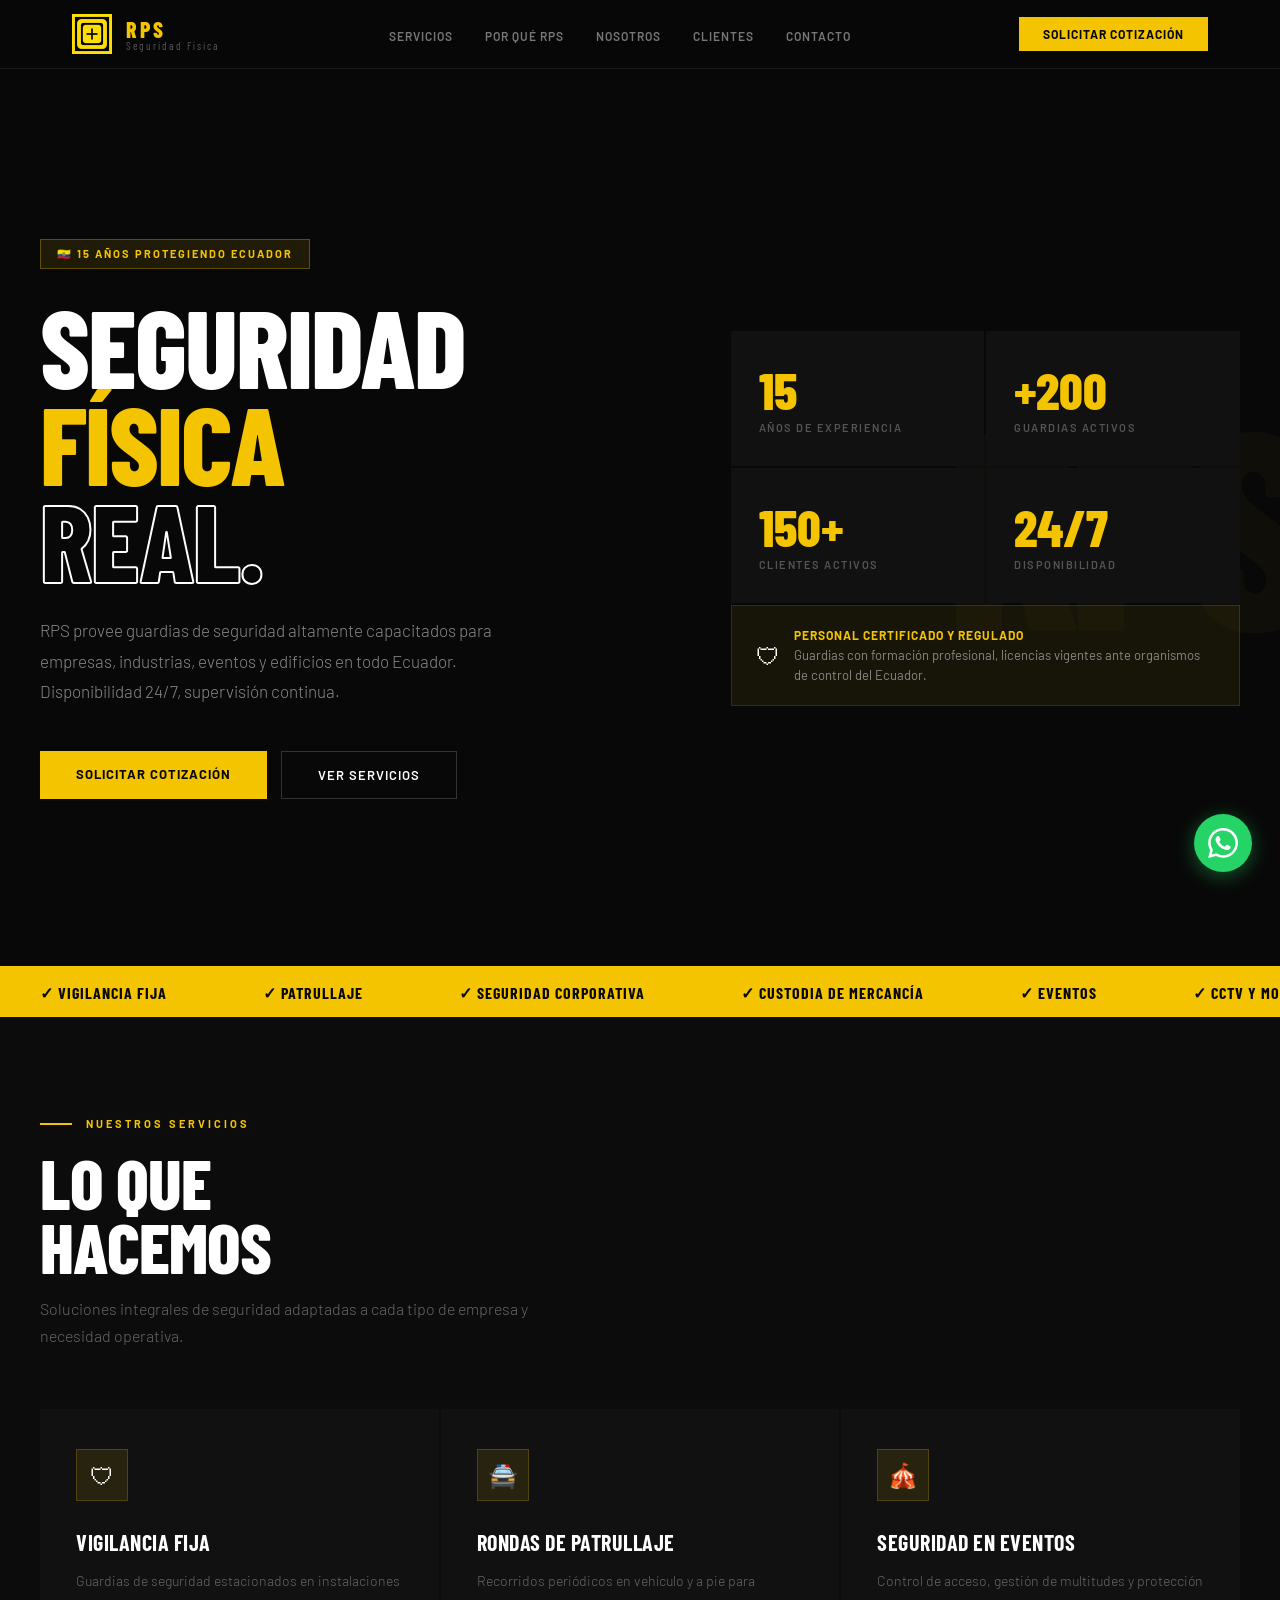
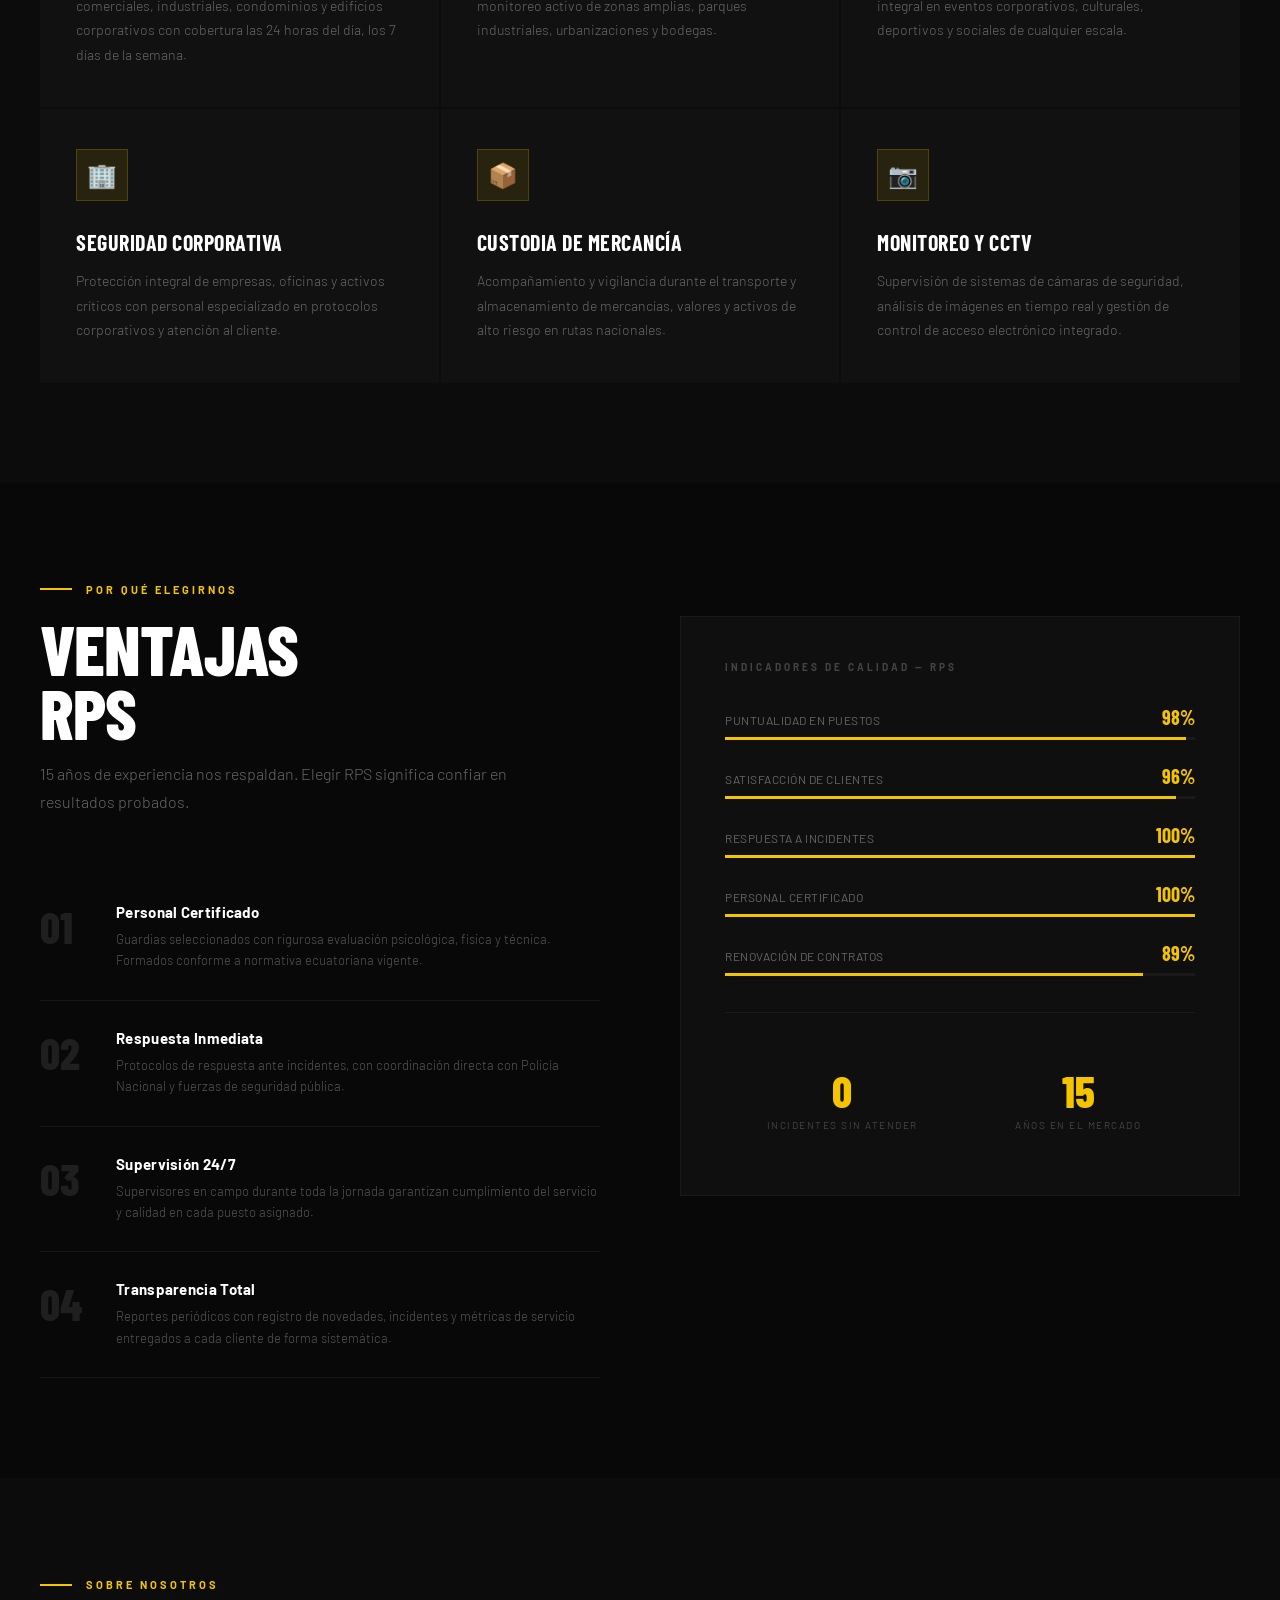
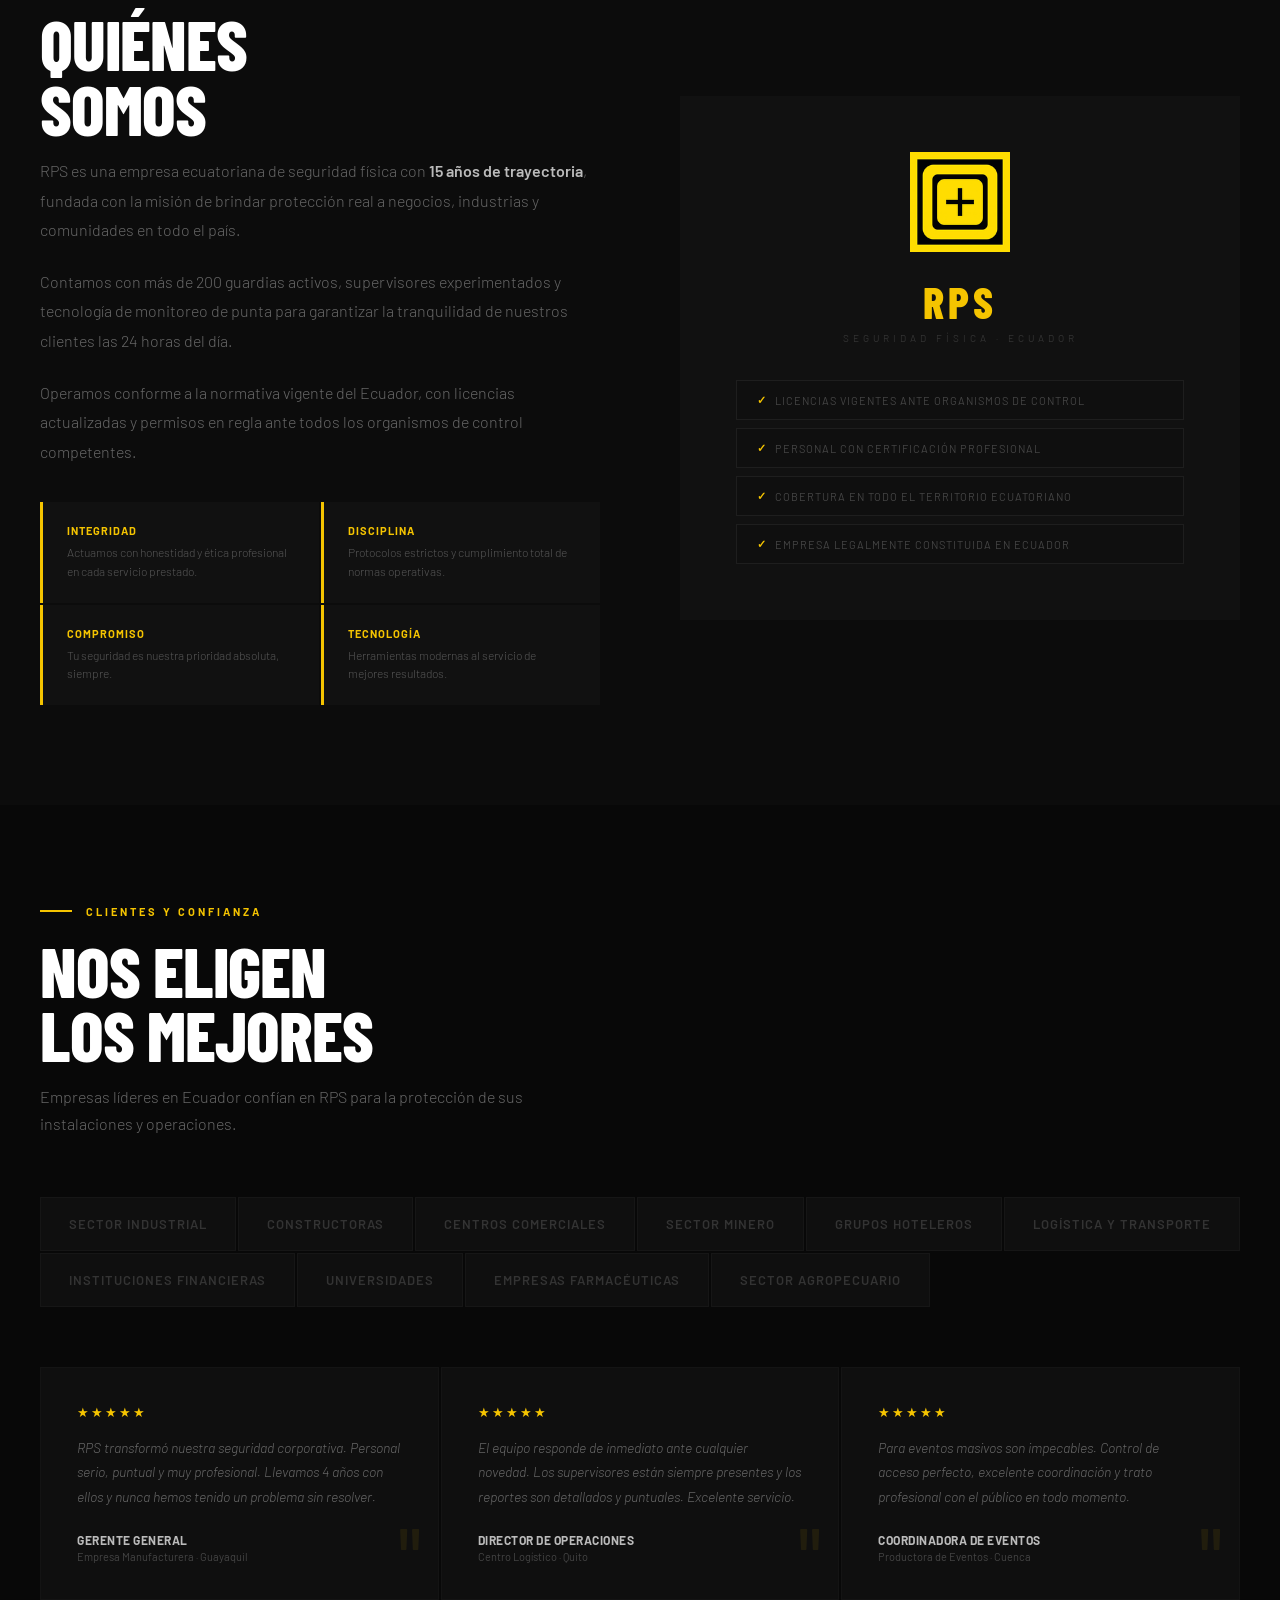
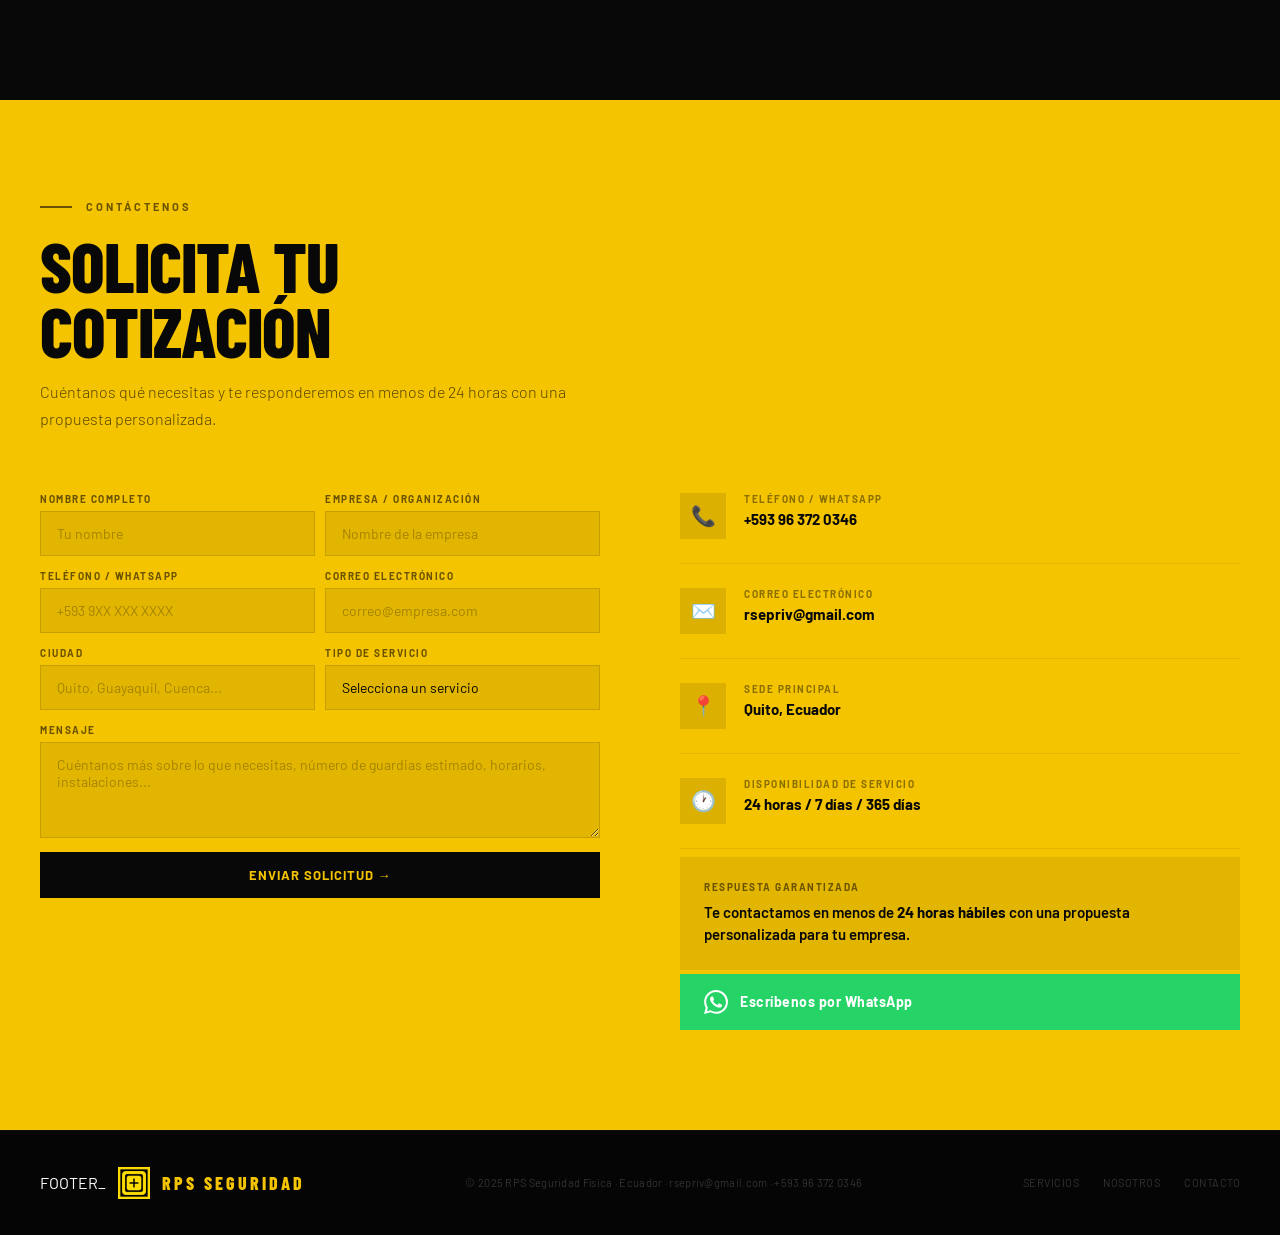
==== index.html @ f6c8dfe0 "Rename RPS_Seguridad_Website.html to index.html" ====
<!DOCTYPE html>
<html lang="es">
<head>
<meta charset="UTF-8">
<meta name="viewport" content="width=device-width, initial-scale=1.0">
<title>RPS Seguridad – Guardias de Seguridad Física en Ecuador</title>
<meta name="description" content="RPS Seguridad Física: empresa ecuatoriana con 15 años de experiencia en guardias de seguridad, vigilancia, patrullaje y protección corporativa en Ecuador.">
<link rel="preconnect" href="https://fonts.googleapis.com">
<link href="https://fonts.googleapis.com/css2?family=Barlow+Condensed:wght@400;600;700;800&family=Barlow:wght@300;400;500;600&display=swap" rel="stylesheet">
<style>
*{margin:0;padding:0;box-sizing:border-box}
:root{--black:#080808;--dark:#111;--mid:#1a1a1a;--yellow:#F5C400;--yellow-hover:#ffd700;--white:#fff;--gray-text:#aaa;--gray-dim:#666;--border:#222}
html{scroll-behavior:smooth}
body{background:var(--black);color:var(--white);font-family:'Barlow',sans-serif;overflow-x:hidden}

/* NAV */
nav{position:sticky;top:0;z-index:999;background:rgba(8,8,8,0.97);backdrop-filter:blur(10px);border-bottom:1px solid #1a1a1a}
.nav-inner{max-width:1200px;margin:0 auto;display:flex;align-items:center;justify-content:space-between;height:68px;padding:0 32px}
.logo-wrap{display:flex;align-items:center;gap:14px;text-decoration:none}
.logo-img{width:40px;height:40px;object-fit:contain}
.logo-text{font-family:'Barlow Condensed',sans-serif;font-weight:800;font-size:22px;letter-spacing:3px;color:var(--yellow);line-height:1}
.logo-text span{color:#555;font-weight:400;font-size:11px;letter-spacing:2px;display:block}
.nav-links{display:flex;gap:32px;list-style:none}
.nav-links a{color:#777;text-decoration:none;font-size:12px;font-weight:600;letter-spacing:1px;text-transform:uppercase;transition:color .2s}
.nav-links a:hover{color:var(--yellow)}
.nav-cta{background:var(--yellow);color:var(--black);padding:10px 24px;font-weight:700;font-size:12px;letter-spacing:1px;text-transform:uppercase;border:none;cursor:pointer;font-family:'Barlow',sans-serif;transition:background .2s;text-decoration:none;display:inline-block}
.nav-cta:hover{background:var(--yellow-hover)}

/* HERO */
.hero{min-height:100vh;background:var(--black);display:flex;align-items:center;padding:80px 32px;position:relative;overflow:hidden}
.hero-bg-text{position:absolute;right:-2%;top:50%;transform:translateY(-50%);font-family:'Barlow Condensed',sans-serif;font-size:clamp(160px,22vw,320px);font-weight:800;color:rgba(245,196,0,0.028);letter-spacing:-12px;user-select:none;pointer-events:none;line-height:1}
.hero-stripe{position:absolute;left:0;bottom:0;width:100%;height:3px;background:var(--yellow)}
.hero-content{position:relative;z-index:2;max-width:1200px;margin:0 auto;width:100%;display:grid;grid-template-columns:1.2fr 1fr;gap:80px;align-items:center}
.hero-badge{display:inline-flex;align-items:center;gap:8px;background:rgba(245,196,0,0.1);border:1px solid rgba(245,196,0,0.3);color:var(--yellow);font-size:11px;font-weight:700;letter-spacing:2px;text-transform:uppercase;padding:7px 16px;margin-bottom:28px}
.hero h1{font-family:'Barlow Condensed',sans-serif;font-size:clamp(60px,9vw,110px);font-weight:800;line-height:0.88;text-transform:uppercase;letter-spacing:-2px;margin-bottom:28px}
.hero h1 .accent{color:var(--yellow)}
.hero h1 .outline{-webkit-text-stroke:2px #fff;color:transparent}
.hero-sub{font-size:17px;color:#888;max-width:480px;line-height:1.8;margin-bottom:44px;font-weight:300}
.hero-btns{display:flex;gap:14px;flex-wrap:wrap}
.btn-primary{background:var(--yellow);color:var(--black);padding:15px 36px;font-weight:700;font-size:13px;letter-spacing:1px;text-transform:uppercase;border:none;cursor:pointer;font-family:'Barlow',sans-serif;transition:background .2s;text-decoration:none;display:inline-block}
.btn-primary:hover{background:var(--yellow-hover)}
.btn-ghost{background:transparent;color:var(--white);padding:15px 36px;font-weight:600;font-size:13px;letter-spacing:1px;text-transform:uppercase;border:1.5px solid #333;cursor:pointer;font-family:'Barlow',sans-serif;transition:all .2s;text-decoration:none;display:inline-block}
.btn-ghost:hover{border-color:var(--yellow);color:var(--yellow)}
.hero-right{display:flex;flex-direction:column;gap:0}
.hero-stats{display:grid;grid-template-columns:1fr 1fr;gap:2px}
.stat-box{background:#111;padding:32px 28px}
.stat-box:hover{background:#161616}
.stat-num{font-family:'Barlow Condensed',sans-serif;font-size:52px;font-weight:800;color:var(--yellow);line-height:1}
.stat-label{font-size:11px;color:#555;text-transform:uppercase;letter-spacing:1.5px;margin-top:6px;font-weight:600}
.hero-certif{background:rgba(245,196,0,0.06);border:1px solid rgba(245,196,0,0.15);padding:20px 24px;margin-top:2px;display:flex;align-items:center;gap:14px}
.certif-icon{font-size:24px}
.certif-text{font-size:13px;color:#888;line-height:1.5}
.certif-text strong{color:var(--yellow);display:block;font-size:12px;letter-spacing:1px;text-transform:uppercase;margin-bottom:2px}

/* STRIP */
.strip{background:var(--yellow);padding:14px 32px;overflow:hidden}
.strip-inner{max-width:1200px;margin:0 auto;display:flex;align-items:center;gap:48px;white-space:nowrap}
.strip-item{font-family:'Barlow Condensed',sans-serif;font-size:16px;font-weight:700;letter-spacing:1px;text-transform:uppercase;color:var(--black);display:flex;align-items:center;gap:10px;flex-shrink:0}
.strip-dot{width:5px;height:5px;background:rgba(0,0,0,0.3);border-radius:50%}

/* SERVICIOS */
#servicios{background:#0c0c0c;padding:100px 32px}
.container{max-width:1200px;margin:0 auto}
.section-eyebrow{display:flex;align-items:center;gap:14px;margin-bottom:20px}
.eyebrow-line{width:32px;height:2px;background:var(--yellow)}
.eyebrow-text{font-size:11px;font-weight:700;letter-spacing:3px;text-transform:uppercase;color:var(--yellow)}
.section-title{font-family:'Barlow Condensed',sans-serif;font-size:clamp(40px,6vw,70px);font-weight:800;line-height:0.92;text-transform:uppercase;letter-spacing:-1px;margin-bottom:16px}
.section-sub{font-size:16px;color:#666;max-width:540px;line-height:1.7;font-weight:300;margin-bottom:60px}
.services-grid{display:grid;grid-template-columns:repeat(3,1fr);gap:2px}
.service-card{background:#111;padding:40px 36px;position:relative;overflow:hidden;transition:background .25s;cursor:default}
.service-card::before{content:'';position:absolute;top:0;left:0;width:3px;height:0;background:var(--yellow);transition:height .4s}
.service-card:hover{background:#161616}
.service-card:hover::before{height:100%}
.s-icon{width:52px;height:52px;background:rgba(245,196,0,0.1);border:1px solid rgba(245,196,0,0.2);display:flex;align-items:center;justify-content:center;margin-bottom:28px;font-size:24px}
.s-title{font-family:'Barlow Condensed',sans-serif;font-size:22px;font-weight:700;text-transform:uppercase;letter-spacing:0.5px;margin-bottom:14px;color:var(--white)}
.s-desc{font-size:14px;color:#666;line-height:1.75;font-weight:300}

/* POR QUÉ */
#porque{background:var(--black);padding:100px 32px}
.porque-layout{display:grid;grid-template-columns:1fr 1fr;gap:80px;align-items:start}
.porque-items{display:flex;flex-direction:column}
.pq-item{display:grid;grid-template-columns:56px 1fr;gap:20px;padding:28px 0;border-bottom:1px solid #161616;align-items:start}
.pq-num{font-family:'Barlow Condensed',sans-serif;font-size:44px;font-weight:800;color:#1f1f1f;line-height:1;padding-top:2px}
.pq-title{font-size:15px;font-weight:700;letter-spacing:0.3px;margin-bottom:8px;color:var(--white)}
.pq-desc{font-size:13px;color:#555;line-height:1.65;font-weight:300}
.dashboard{background:#0f0f0f;border:1px solid #1a1a1a;padding:44px}
.dash-title{font-size:10px;font-weight:700;letter-spacing:3px;text-transform:uppercase;color:#444;margin-bottom:32px}
.metric{margin-bottom:24px}
.metric-top{display:flex;justify-content:space-between;align-items:baseline;margin-bottom:8px}
.metric-name{font-size:12px;color:#666;text-transform:uppercase;letter-spacing:0.5px}
.metric-val{font-family:'Barlow Condensed',sans-serif;font-size:20px;font-weight:700;color:var(--yellow)}
.metric-track{height:3px;background:#1a1a1a;position:relative}
.metric-fill{height:3px;background:var(--yellow);position:absolute;top:0;left:0;transition:width 1s}
.dash-kpis{display:grid;grid-template-columns:1fr 1fr;gap:2px;margin-top:36px;border-top:1px solid #1a1a1a;padding-top:36px}
.kpi{text-align:center;padding:20px}
.kpi-val{font-family:'Barlow Condensed',sans-serif;font-size:44px;font-weight:800;color:var(--yellow);line-height:1}
.kpi-label{font-size:10px;color:#444;text-transform:uppercase;letter-spacing:1.5px;margin-top:6px}

/* NOSOTROS */
#nosotros{background:#0c0c0c;padding:100px 32px}
.about-layout{display:grid;grid-template-columns:1fr 1fr;gap:80px;align-items:center}
.about-p{font-size:16px;color:#666;line-height:1.85;font-weight:300;margin-bottom:22px}
.values{display:grid;grid-template-columns:1fr 1fr;gap:2px;margin-top:36px}
.val{background:#111;padding:22px 24px;border-left:3px solid var(--yellow)}
.val-t{font-size:11px;font-weight:700;text-transform:uppercase;letter-spacing:1px;color:var(--yellow);margin-bottom:6px}
.val-d{font-size:12px;color:#555;line-height:1.55;font-weight:300}
.about-visual{background:#111;padding:56px;display:flex;flex-direction:column;align-items:center;justify-content:center;min-height:480px;gap:0}
.av-logo{width:100px;height:100px;object-fit:contain;margin-bottom:28px}
.av-name{font-family:'Barlow Condensed',sans-serif;font-size:44px;font-weight:800;letter-spacing:4px;color:var(--yellow);line-height:1}
.av-sub{font-size:10px;color:#333;letter-spacing:4px;text-transform:uppercase;margin-top:8px;margin-bottom:36px}
.badges{display:flex;flex-direction:column;gap:8px;width:100%}
.badge{background:#0f0f0f;border:1px solid #1e1e1e;padding:12px 20px;font-size:11px;color:#444;text-transform:uppercase;letter-spacing:1px;display:flex;align-items:center;gap:8px}
.badge::before{content:'✓';color:var(--yellow);font-weight:700}

/* CLIENTES */
#clientes{background:var(--black);padding:100px 32px}
.clients-logos{display:flex;flex-wrap:wrap;gap:2px;margin-bottom:60px}
.client-tag{background:#0f0f0f;border:1px solid #161616;padding:18px 28px;font-size:13px;font-weight:600;color:#333;text-transform:uppercase;letter-spacing:1px;transition:all .25s;cursor:default}
.client-tag:hover{background:#131300;border-color:rgba(245,196,0,0.3);color:var(--yellow)}
.testimonials{display:grid;grid-template-columns:repeat(3,1fr);gap:2px}
.tcard{background:#0f0f0f;border:1px solid #141414;padding:36px;position:relative;overflow:hidden}
.tcard::after{content:'"';font-family:'Barlow Condensed',sans-serif;font-size:100px;color:var(--yellow);position:absolute;bottom:-10px;right:16px;line-height:1;opacity:0.08;pointer-events:none}
.ttext{font-size:14px;color:#666;line-height:1.75;margin-bottom:24px;font-weight:300;font-style:italic}
.tauthor{font-size:12px;font-weight:700;text-transform:uppercase;letter-spacing:0.5px;color:#bbb}
.trole{font-size:11px;color:#444;margin-top:3px}
.tstar{color:var(--yellow);font-size:13px;margin-bottom:16px;letter-spacing:2px}

/* CONTACTO */
#contacto{background:var(--yellow);padding:100px 32px}
.contact-layout{display:grid;grid-template-columns:1fr 1fr;gap:80px}
#contacto .eyebrow-text{color:#6a5200}
#contacto .eyebrow-line{background:#6a5200}
#contacto .section-title{color:var(--black)}
#contacto .section-sub{color:#5a4700}
.cform{display:flex;flex-direction:column;gap:14px}
.frow{display:grid;grid-template-columns:1fr 1fr;gap:10px}
.fgroup{display:flex;flex-direction:column;gap:6px}
.fgroup label{font-size:10px;font-weight:700;text-transform:uppercase;letter-spacing:1.5px;color:#6a5200}
.fgroup input,.fgroup select,.fgroup textarea{background:rgba(0,0,0,0.08);border:1.5px solid rgba(0,0,0,0.12);padding:13px 16px;font-size:14px;color:var(--black);font-family:'Barlow',sans-serif;outline:none;transition:border .2s;-webkit-appearance:none}
.fgroup input::placeholder,.fgroup textarea::placeholder{color:rgba(0,0,0,0.28)}
.fgroup input:focus,.fgroup select:focus,.fgroup textarea:focus{border-color:rgba(0,0,0,0.45)}
.fgroup textarea{min-height:96px;resize:vertical}
.btn-dark{background:var(--black);color:var(--yellow);padding:15px 0;font-weight:700;font-size:13px;letter-spacing:1px;text-transform:uppercase;border:none;cursor:pointer;font-family:'Barlow',sans-serif;width:100%;transition:background .2s}
.btn-dark:hover{background:#1a1a1a}
.cinfo{display:flex;flex-direction:column;gap:0}
.citem{display:flex;gap:18px;align-items:flex-start;padding:24px 0;border-bottom:1px solid rgba(0,0,0,0.08)}
.citem:first-child{padding-top:0}
.cico{width:46px;height:46px;background:rgba(0,0,0,0.1);display:flex;align-items:center;justify-content:center;font-size:20px;flex-shrink:0}
.cdl{font-size:10px;font-weight:700;text-transform:uppercase;letter-spacing:1.5px;color:#8a6f00;margin-bottom:5px}
.cdv{font-size:15px;font-weight:700;color:var(--black)}
.cdv a{color:var(--black);text-decoration:none}
.cdv a:hover{text-decoration:underline}
.cbox{background:rgba(0,0,0,0.08);padding:24px;margin-top:8px}
.cbox-t{font-size:10px;font-weight:700;text-transform:uppercase;letter-spacing:1.5px;color:#6a5200;margin-bottom:8px}
.cbox-d{font-size:15px;font-weight:600;color:var(--black);line-height:1.5}

/* FOOTER */
footer{background:#050505;border-top:1px solid #111;padding:36px 32px}
.foot-inner{max-width:1200px;margin:0 auto;display:flex;align-items:center;justify-content:space-between;flex-wrap:wrap;gap:20px}
.foot-logo{display:flex;align-items:center;gap:12px}
.foot-logo img{width:32px;height:32px;object-fit:contain}
.foot-logo-text{font-family:'Barlow Condensed',sans-serif;font-weight:800;font-size:18px;letter-spacing:3px;color:var(--yellow)}
.foot-copy{font-size:11px;color:#333;letter-spacing:0.3px}
.foot-links{display:flex;gap:24px}
.foot-links a{font-size:11px;color:#333;text-decoration:none;transition:color .2s;letter-spacing:0.5px;text-transform:uppercase}
.foot-links a:hover{color:var(--yellow)}

/* WHATSAPP FLOAT */
.wa-btn{position:fixed;bottom:28px;right:28px;z-index:9999;width:58px;height:58px;background:#25D366;border-radius:50%;display:flex;align-items:center;justify-content:center;text-decoration:none;box-shadow:0 4px 20px rgba(37,211,102,0.4);transition:transform .2s,box-shadow .2s}
.wa-btn:hover{transform:scale(1.08);box-shadow:0 6px 28px rgba(37,211,102,0.55)}
.wa-btn svg{width:30px;height:30px;fill:white}

@media(max-width:900px){
  .hero-content,.porque-layout,.about-layout,.contact-layout{grid-template-columns:1fr}
  .hero-right{display:none}
  .services-grid{grid-template-columns:1fr 1fr}
  .testimonials{grid-template-columns:1fr}
  .nav-links{display:none}
}
@media(max-width:600px){
  .services-grid{grid-template-columns:1fr}
  .values{grid-template-columns:1fr}
  .frow{grid-template-columns:1fr}
  .hero-stats{grid-template-columns:1fr 1fr}
}
</style>
</head>
<body>

<!-- WHATSAPP -->
<a href="https://wa.me/593963720346?text=Hola,%20me%20interesa%20solicitar%20información%20sobre%20sus%20servicios%20de%20seguridad." class="wa-btn" target="_blank" aria-label="Contáctanos por WhatsApp">
  <svg viewBox="0 0 24 24" xmlns="http://www.w3.org/2000/svg"><path d="M17.472 14.382c-.297-.149-1.758-.867-2.03-.967-.273-.099-.471-.148-.67.15-.197.297-.767.966-.94 1.164-.173.199-.347.223-.644.075-.297-.15-1.255-.463-2.39-1.475-.883-.788-1.48-1.761-1.653-2.059-.173-.297-.018-.458.13-.606.134-.133.298-.347.446-.52.149-.174.198-.298.298-.497.099-.198.05-.371-.025-.52-.075-.149-.669-1.612-.916-2.207-.242-.579-.487-.5-.669-.51-.173-.008-.371-.01-.57-.01-.198 0-.52.074-.792.372-.272.297-1.04 1.016-1.04 2.479 0 1.462 1.065 2.875 1.213 3.074.149.198 2.096 3.2 5.077 4.487.709.306 1.262.489 1.694.625.712.227 1.36.195 1.871.118.571-.085 1.758-.719 2.006-1.413.248-.694.248-1.289.173-1.413-.074-.124-.272-.198-.57-.347m-5.421 7.403h-.004a9.87 9.87 0 01-5.031-1.378l-.361-.214-3.741.982.998-3.648-.235-.374a9.86 9.86 0 01-1.51-5.26c.001-5.45 4.436-9.884 9.888-9.884 2.64 0 5.122 1.03 6.988 2.898a9.825 9.825 0 012.893 6.994c-.003 5.45-4.437 9.884-9.885 9.884m8.413-18.297A11.815 11.815 0 0012.05 0C5.495 0 .16 5.335.157 11.892c0 2.096.547 4.142 1.588 5.945L.057 24l6.305-1.654a11.882 11.882 0 005.683 1.448h.005c6.554 0 11.89-5.335 11.893-11.893a11.821 11.821 0 00-3.48-8.413z"/></svg>
</a>

<!-- NAV -->
<nav>
  <div class="nav-inner">
    <a class="logo-wrap" href="#">
      <img src="[data-uri]" alt="Logo RPS Seguridad" class="logo-img">
      <div class="logo-text">RPS<span>Seguridad Física</span></div>
    </a>
    <ul class="nav-links">
      <li><a href="#servicios">Servicios</a></li>
      <li><a href="#porque">Por qué RPS</a></li>
      <li><a href="#nosotros">Nosotros</a></li>
      <li><a href="#clientes">Clientes</a></li>
      <li><a href="#contacto">Contacto</a></li>
    </ul>
    <a class="nav-cta" href="#contacto">Solicitar Cotización</a>
  </div>
</nav>

<!-- HERO -->
<section class="hero">
  <div class="hero-bg-text">RPS</div>
  <div class="hero-stripe"></div>
  <div class="hero-content">
    <div>
      <div class="hero-badge">🇪🇨 15 años protegiendo Ecuador</div>
      <h1>
        SEGURIDAD<br>
        <span class="accent">FÍSICA</span><br>
        <span class="outline">REAL.</span>
      </h1>
      <p class="hero-sub">RPS provee guardias de seguridad altamente capacitados para empresas, industrias, eventos y edificios en todo Ecuador. Disponibilidad 24/7, supervisión continua.</p>
      <div class="hero-btns">
        <a class="btn-primary" href="#contacto">Solicitar Cotización</a>
        <a class="btn-ghost" href="#servicios">Ver Servicios</a>
      </div>
    </div>
    <div class="hero-right">
      <div class="hero-stats">
        <div class="stat-box"><div class="stat-num">15</div><div class="stat-label">Años de Experiencia</div></div>
        <div class="stat-box"><div class="stat-num">+200</div><div class="stat-label">Guardias Activos</div></div>
        <div class="stat-box"><div class="stat-num">150+</div><div class="stat-label">Clientes Activos</div></div>
        <div class="stat-box"><div class="stat-num">24/7</div><div class="stat-label">Disponibilidad</div></div>
      </div>
      <div class="hero-certif">
        <div class="certif-icon">🛡</div>
        <div class="certif-text"><strong>Personal certificado y regulado</strong>Guardias con formación profesional, licencias vigentes ante organismos de control del Ecuador.</div>
      </div>
    </div>
  </div>
</section>

<!-- STRIP -->
<div class="strip">
  <div class="strip-inner">
    <div class="strip-item">✓ Vigilancia Fija</div>
    <div class="strip-dot"></div>
    <div class="strip-item">✓ Patrullaje</div>
    <div class="strip-dot"></div>
    <div class="strip-item">✓ Seguridad Corporativa</div>
    <div class="strip-dot"></div>
    <div class="strip-item">✓ Custodia de Mercancía</div>
    <div class="strip-dot"></div>
    <div class="strip-item">✓ Eventos</div>
    <div class="strip-dot"></div>
    <div class="strip-item">✓ CCTV y Monitoreo</div>
    <div class="strip-dot"></div>
    <div class="strip-item">✓ Respuesta Rápida</div>
  </div>
</div>

<!-- SERVICIOS -->
<section id="servicios">
  <div class="container">
    <div class="section-eyebrow"><div class="eyebrow-line"></div><div class="eyebrow-text">Nuestros Servicios</div></div>
    <h2 class="section-title">LO QUE<br>HACEMOS</h2>
    <p class="section-sub">Soluciones integrales de seguridad adaptadas a cada tipo de empresa y necesidad operativa.</p>
    <div class="services-grid">
      <div class="service-card">
        <div class="s-icon">🛡</div>
        <div class="s-title">Vigilancia Fija</div>
        <p class="s-desc">Guardias de seguridad estacionados en instalaciones comerciales, industriales, condominios y edificios corporativos con cobertura las 24 horas del día, los 7 días de la semana.</p>
      </div>
      <div class="service-card">
        <div class="s-icon">🚔</div>
        <div class="s-title">Rondas de Patrullaje</div>
        <p class="s-desc">Recorridos periódicos en vehículo y a pie para monitoreo activo de zonas amplias, parques industriales, urbanizaciones y bodegas.</p>
      </div>
      <div class="service-card">
        <div class="s-icon">🎪</div>
        <div class="s-title">Seguridad en Eventos</div>
        <p class="s-desc">Control de acceso, gestión de multitudes y protección integral en eventos corporativos, culturales, deportivos y sociales de cualquier escala.</p>
      </div>
      <div class="service-card">
        <div class="s-icon">🏢</div>
        <div class="s-title">Seguridad Corporativa</div>
        <p class="s-desc">Protección integral de empresas, oficinas y activos críticos con personal especializado en protocolos corporativos y atención al cliente.</p>
      </div>
      <div class="service-card">
        <div class="s-icon">📦</div>
        <div class="s-title">Custodia de Mercancía</div>
        <p class="s-desc">Acompañamiento y vigilancia durante el transporte y almacenamiento de mercancías, valores y activos de alto riesgo en rutas nacionales.</p>
      </div>
      <div class="service-card">
        <div class="s-icon">📷</div>
        <div class="s-title">Monitoreo y CCTV</div>
        <p class="s-desc">Supervisión de sistemas de cámaras de seguridad, análisis de imágenes en tiempo real y gestión de control de acceso electrónico integrado.</p>
      </div>
    </div>
  </div>
</section>

<!-- POR QUÉ -->
<section id="porque">
  <div class="container">
    <div class="section-eyebrow"><div class="eyebrow-line"></div><div class="eyebrow-text">Por qué elegirnos</div></div>
    <div class="porque-layout">
      <div>
        <h2 class="section-title">VENTAJAS<br>RPS</h2>
        <p class="section-sub">15 años de experiencia nos respaldan. Elegir RPS significa confiar en resultados probados.</p>
        <div class="porque-items">
          <div class="pq-item">
            <div class="pq-num">01</div>
            <div><div class="pq-title">Personal Certificado</div><p class="pq-desc">Guardias seleccionados con rigurosa evaluación psicológica, física y técnica. Formados conforme a normativa ecuatoriana vigente.</p></div>
          </div>
          <div class="pq-item">
            <div class="pq-num">02</div>
            <div><div class="pq-title">Respuesta Inmediata</div><p class="pq-desc">Protocolos de respuesta ante incidentes, con coordinación directa con Policía Nacional y fuerzas de seguridad pública.</p></div>
          </div>
          <div class="pq-item">
            <div class="pq-num">03</div>
            <div><div class="pq-title">Supervisión 24/7</div><p class="pq-desc">Supervisores en campo durante toda la jornada garantizan cumplimiento del servicio y calidad en cada puesto asignado.</p></div>
          </div>
          <div class="pq-item">
            <div class="pq-num">04</div>
            <div><div class="pq-title">Transparencia Total</div><p class="pq-desc">Reportes periódicos con registro de novedades, incidentes y métricas de servicio entregados a cada cliente de forma sistemática.</p></div>
          </div>
        </div>
      </div>
      <div class="dashboard">
        <div class="dash-title">Indicadores de Calidad — RPS</div>
        <div class="metric"><div class="metric-top"><span class="metric-name">Puntualidad en puestos</span><span class="metric-val">98%</span></div><div class="metric-track"><div class="metric-fill" style="width:98%"></div></div></div>
        <div class="metric"><div class="metric-top"><span class="metric-name">Satisfacción de clientes</span><span class="metric-val">96%</span></div><div class="metric-track"><div class="metric-fill" style="width:96%"></div></div></div>
        <div class="metric"><div class="metric-top"><span class="metric-name">Respuesta a incidentes</span><span class="metric-val">100%</span></div><div class="metric-track"><div class="metric-fill" style="width:100%"></div></div></div>
        <div class="metric"><div class="metric-top"><span class="metric-name">Personal certificado</span><span class="metric-val">100%</span></div><div class="metric-track"><div class="metric-fill" style="width:100%"></div></div></div>
        <div class="metric"><div class="metric-top"><span class="metric-name">Renovación de contratos</span><span class="metric-val">89%</span></div><div class="metric-track"><div class="metric-fill" style="width:89%"></div></div></div>
        <div class="dash-kpis">
          <div class="kpi"><div class="kpi-val">0</div><div class="kpi-label">Incidentes sin atender</div></div>
          <div class="kpi"><div class="kpi-val">15</div><div class="kpi-label">Años en el mercado</div></div>
        </div>
      </div>
    </div>
  </div>
</section>

<!-- NOSOTROS -->
<section id="nosotros">
  <div class="container">
    <div class="section-eyebrow"><div class="eyebrow-line"></div><div class="eyebrow-text">Sobre Nosotros</div></div>
    <div class="about-layout">
      <div>
        <h2 class="section-title">QUIÉNES<br>SOMOS</h2>
        <p class="about-p">RPS es una empresa ecuatoriana de seguridad física con <strong style="color:#bbb;font-weight:600">15 años de trayectoria</strong>, fundada con la misión de brindar protección real a negocios, industrias y comunidades en todo el país.</p>
        <p class="about-p">Contamos con más de 200 guardias activos, supervisores experimentados y tecnología de monitoreo de punta para garantizar la tranquilidad de nuestros clientes las 24 horas del día.</p>
        <p class="about-p">Operamos conforme a la normativa vigente del Ecuador, con licencias actualizadas y permisos en regla ante todos los organismos de control competentes.</p>
        <div class="values">
          <div class="val"><div class="val-t">Integridad</div><div class="val-d">Actuamos con honestidad y ética profesional en cada servicio prestado.</div></div>
          <div class="val"><div class="val-t">Disciplina</div><div class="val-d">Protocolos estrictos y cumplimiento total de normas operativas.</div></div>
          <div class="val"><div class="val-t">Compromiso</div><div class="val-d">Tu seguridad es nuestra prioridad absoluta, siempre.</div></div>
          <div class="val"><div class="val-t">Tecnología</div><div class="val-d">Herramientas modernas al servicio de mejores resultados.</div></div>
        </div>
      </div>
      <div class="about-visual">
        <img src="[data-uri]" alt="Logo RPS" class="av-logo">
        <div class="av-name">RPS</div>
        <div class="av-sub">Seguridad Física · Ecuador</div>
        <div class="badges">
          <div class="badge">Licencias vigentes ante organismos de control</div>
          <div class="badge">Personal con certificación profesional</div>
          <div class="badge">Cobertura en todo el territorio ecuatoriano</div>
          <div class="badge">Empresa legalmente constituida en Ecuador</div>
        </div>
      </div>
    </div>
  </div>
</section>

<!-- CLIENTES -->
<section id="clientes">
  <div class="container">
    <div class="section-eyebrow"><div class="eyebrow-line"></div><div class="eyebrow-text">Clientes y Confianza</div></div>
    <h2 class="section-title">NOS ELIGEN<br>LOS MEJORES</h2>
    <p class="section-sub">Empresas líderes en Ecuador confían en RPS para la protección de sus instalaciones y operaciones.</p>
    <div class="clients-logos">
      <div class="client-tag">Sector Industrial</div>
      <div class="client-tag">Constructoras</div>
      <div class="client-tag">Centros Comerciales</div>
      <div class="client-tag">Sector Minero</div>
      <div class="client-tag">Grupos Hoteleros</div>
      <div class="client-tag">Logística y Transporte</div>
      <div class="client-tag">Instituciones Financieras</div>
      <div class="client-tag">Universidades</div>
      <div class="client-tag">Empresas Farmacéuticas</div>
      <div class="client-tag">Sector Agropecuario</div>
    </div>
    <div class="testimonials">
      <div class="tcard">
        <div class="tstar">★★★★★</div>
        <p class="ttext">RPS transformó nuestra seguridad corporativa. Personal serio, puntual y muy profesional. Llevamos 4 años con ellos y nunca hemos tenido un problema sin resolver.</p>
        <div class="tauthor">Gerente General</div>
        <div class="trole">Empresa Manufacturera · Guayaquil</div>
      </div>
      <div class="tcard">
        <div class="tstar">★★★★★</div>
        <p class="ttext">El equipo responde de inmediato ante cualquier novedad. Los supervisores están siempre presentes y los reportes son detallados y puntuales. Excelente servicio.</p>
        <div class="tauthor">Director de Operaciones</div>
        <div class="trole">Centro Logístico · Quito</div>
      </div>
      <div class="tcard">
        <div class="tstar">★★★★★</div>
        <p class="ttext">Para eventos masivos son impecables. Control de acceso perfecto, excelente coordinación y trato profesional con el público en todo momento.</p>
        <div class="tauthor">Coordinadora de Eventos</div>
        <div class="trole">Productora de Eventos · Cuenca</div>
      </div>
    </div>
  </div>
</section>

<!-- CONTACTO -->
<section id="contacto">
  <div class="container">
    <div class="section-eyebrow"><div class="eyebrow-line"></div><div class="eyebrow-text">Contáctenos</div></div>
    <h2 class="section-title">SOLICITA TU<br>COTIZACIÓN</h2>
    <p class="section-sub">Cuéntanos qué necesitas y te responderemos en menos de 24 horas con una propuesta personalizada.</p>
    <div class="contact-layout">
      <div class="cform">
        <div class="frow">
          <div class="fgroup"><label>Nombre completo</label><input type="text" placeholder="Tu nombre"></div>
          <div class="fgroup"><label>Empresa / Organización</label><input type="text" placeholder="Nombre de la empresa"></div>
        </div>
        <div class="frow">
          <div class="fgroup"><label>Teléfono / WhatsApp</label><input type="tel" placeholder="+593 9XX XXX XXXX"></div>
          <div class="fgroup"><label>Correo electrónico</label><input type="email" placeholder="correo@empresa.com"></div>
        </div>
        <div class="frow">
          <div class="fgroup"><label>Ciudad</label><input type="text" placeholder="Quito, Guayaquil, Cuenca..."></div>
          <div class="fgroup"><label>Tipo de servicio</label>
            <select>
              <option value="">Selecciona un servicio</option>
              <option>Vigilancia fija</option>
              <option>Rondas de patrullaje</option>
              <option>Seguridad en eventos</option>
              <option>Seguridad corporativa</option>
              <option>Custodia de mercancía</option>
              <option>Monitoreo y CCTV</option>
              <option>Consulta general</option>
            </select>
          </div>
        </div>
        <div class="fgroup"><label>Mensaje</label><textarea placeholder="Cuéntanos más sobre lo que necesitas, número de guardias estimado, horarios, instalaciones..."></textarea></div>
        <button class="btn-dark">Enviar Solicitud →</button>
      </div>
      <div class="cinfo">
        <div class="citem">
          <div class="cico">📞</div>
          <div><div class="cdl">Teléfono / WhatsApp</div><div class="cdv"><a href="tel:+593963720346">+593 96 372 0346</a></div></div>
        </div>
        <div class="citem">
          <div class="cico">✉️</div>
          <div><div class="cdl">Correo Electrónico</div><div class="cdv"><a href="mailto:rsepriv@gmail.com">rsepriv@gmail.com</a></div></div>
        </div>
        <div class="citem">
          <div class="cico">📍</div>
          <div><div class="cdl">Sede principal</div><div class="cdv">Quito, Ecuador</div></div>
        </div>
        <div class="citem">
          <div class="cico">🕐</div>
          <div><div class="cdl">Disponibilidad de servicio</div><div class="cdv">24 horas / 7 días / 365 días</div></div>
        </div>
        <div class="cbox">
          <div class="cbox-t">Respuesta garantizada</div>
          <div class="cbox-d">Te contactamos en menos de <strong>24 horas hábiles</strong> con una propuesta personalizada para tu empresa.</div>
        </div>
        <a href="https://wa.me/593963720346?text=Hola,%20me%20interesa%20solicitar%20información%20sobre%20sus%20servicios%20de%20seguridad." target="_blank" style="display:flex;align-items:center;gap:12px;background:#25D366;padding:16px 24px;text-decoration:none;margin-top:4px">
          <svg width="24" height="24" viewBox="0 0 24 24" fill="white"><path d="M17.472 14.382c-.297-.149-1.758-.867-2.03-.967-.273-.099-.471-.148-.67.15-.197.297-.767.966-.94 1.164-.173.199-.347.223-.644.075-.297-.15-1.255-.463-2.39-1.475-.883-.788-1.48-1.761-1.653-2.059-.173-.297-.018-.458.13-.606.134-.133.298-.347.446-.52.149-.174.198-.298.298-.497.099-.198.05-.371-.025-.52-.075-.149-.669-1.612-.916-2.207-.242-.579-.487-.5-.669-.51-.173-.008-.371-.01-.57-.01-.198 0-.52.074-.792.372-.272.297-1.04 1.016-1.04 2.479 0 1.462 1.065 2.875 1.213 3.074.149.198 2.096 3.2 5.077 4.487.709.306 1.262.489 1.694.625.712.227 1.36.195 1.871.118.571-.085 1.758-.719 2.006-1.413.248-.694.248-1.289.173-1.413-.074-.124-.272-.198-.57-.347m-5.421 7.403h-.004a9.87 9.87 0 01-5.031-1.378l-.361-.214-3.741.982.998-3.648-.235-.374a9.86 9.86 0 01-1.51-5.26c.001-5.45 4.436-9.884 9.888-9.884 2.64 0 5.122 1.03 6.988 2.898a9.825 9.825 0 012.893 6.994c-.003 5.45-4.437 9.884-9.885 9.884m8.413-18.297A11.815 11.815 0 0012.05 0C5.495 0 .16 5.335.157 11.892c0 2.096.547 4.142 1.588 5.945L.057 24l6.305-1.654a11.882 11.882 0 005.683 1.448h.005c6.554 0 11.89-5.335 11.893-11.893a11.821 11.821 0 00-3.48-8.413z"/></svg>
          <span style="font-weight:700;font-size:14px;color:white;letter-spacing:0.5px">Escríbenos por WhatsApp</span>
        </a>
      </div>
    </div>
  </div>
</section>

<!-- FOOTER -->
<footer>
  <div class="foot-inner">
    <div class="foot-logo">
      FOOTER_<img src="[data-uri]" alt="Logo RPS Seguridad" class="logo-img">
      <div class="foot-logo-text">RPS SEGURIDAD</div>
    </div>
    <div class="foot-copy">© 2025 RPS Seguridad Física · Ecuador · rsepriv@gmail.com · +593 96 372 0346</div>
    <div class="foot-links">
      <a href="#servicios">Servicios</a>
      <a href="#nosotros">Nosotros</a>
      <a href="#contacto">Contacto</a>
    </div>
  </div>
</footer>

</body>
</html>
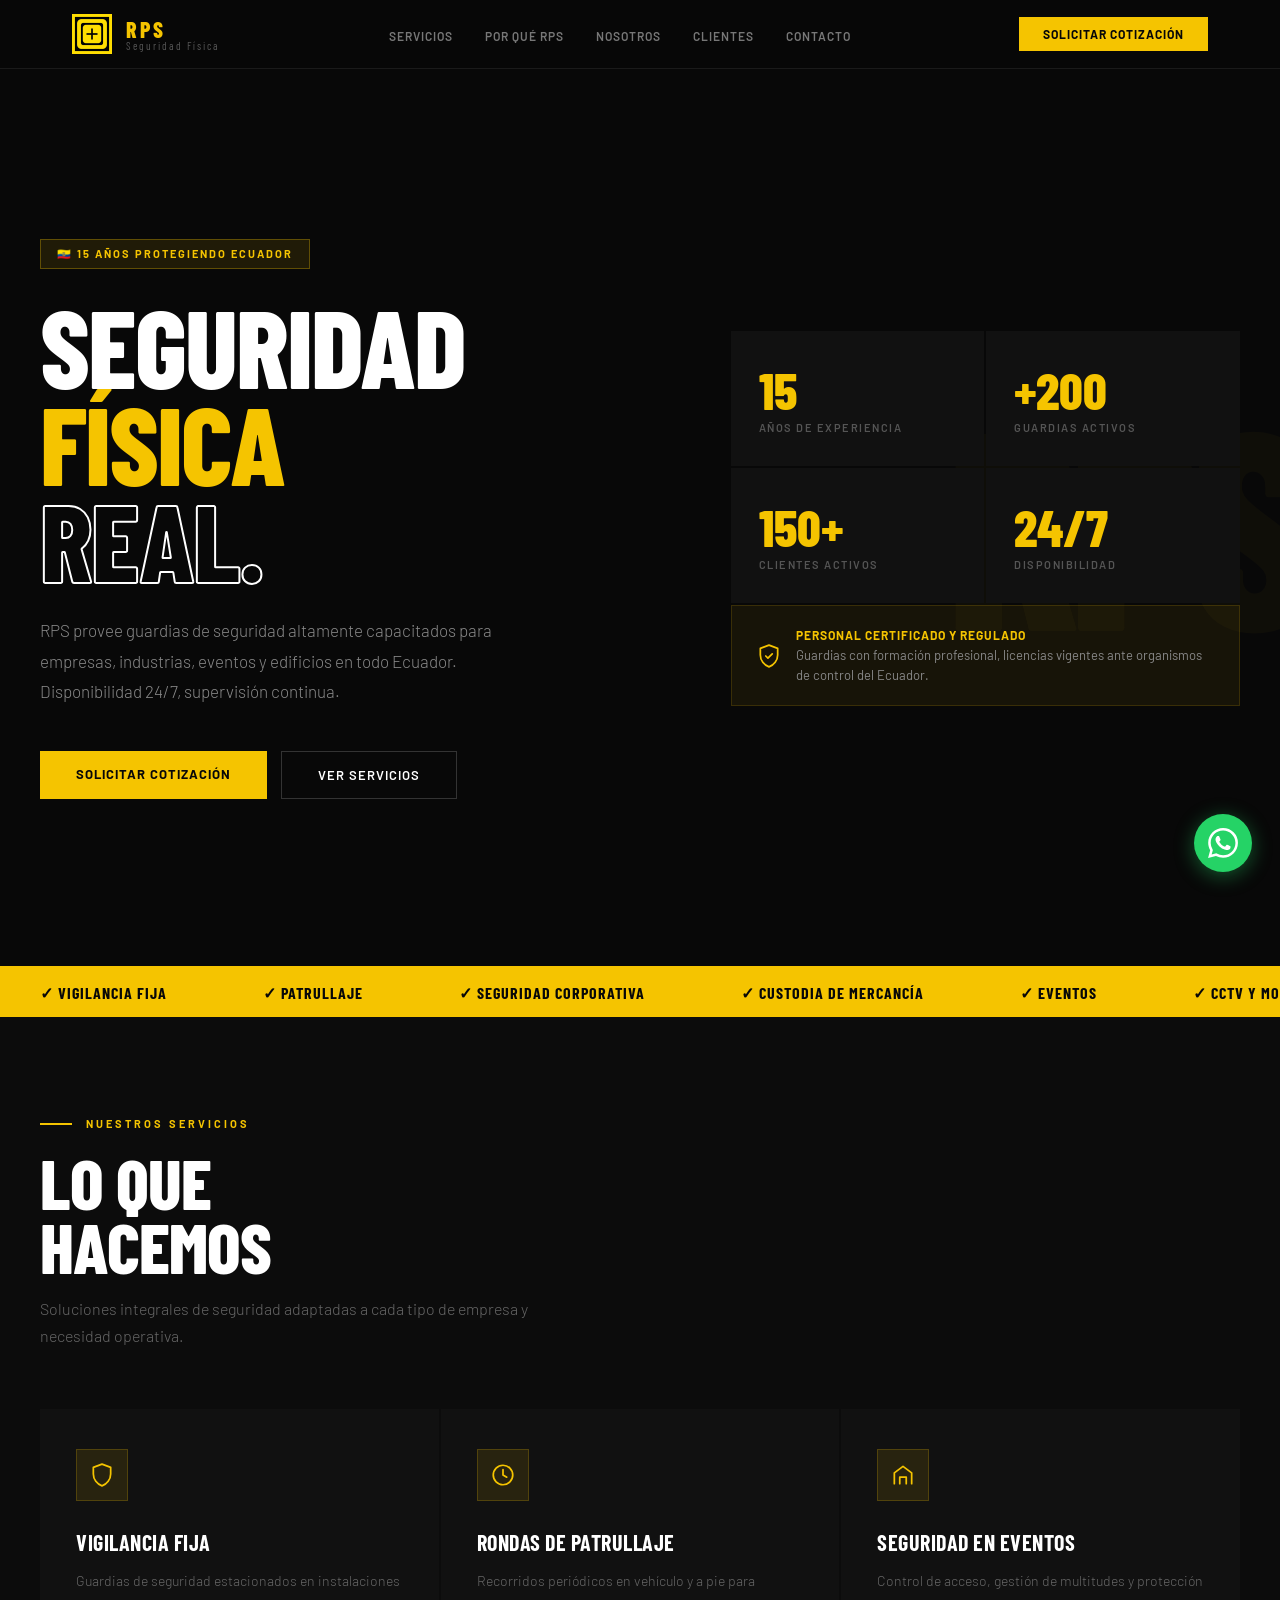
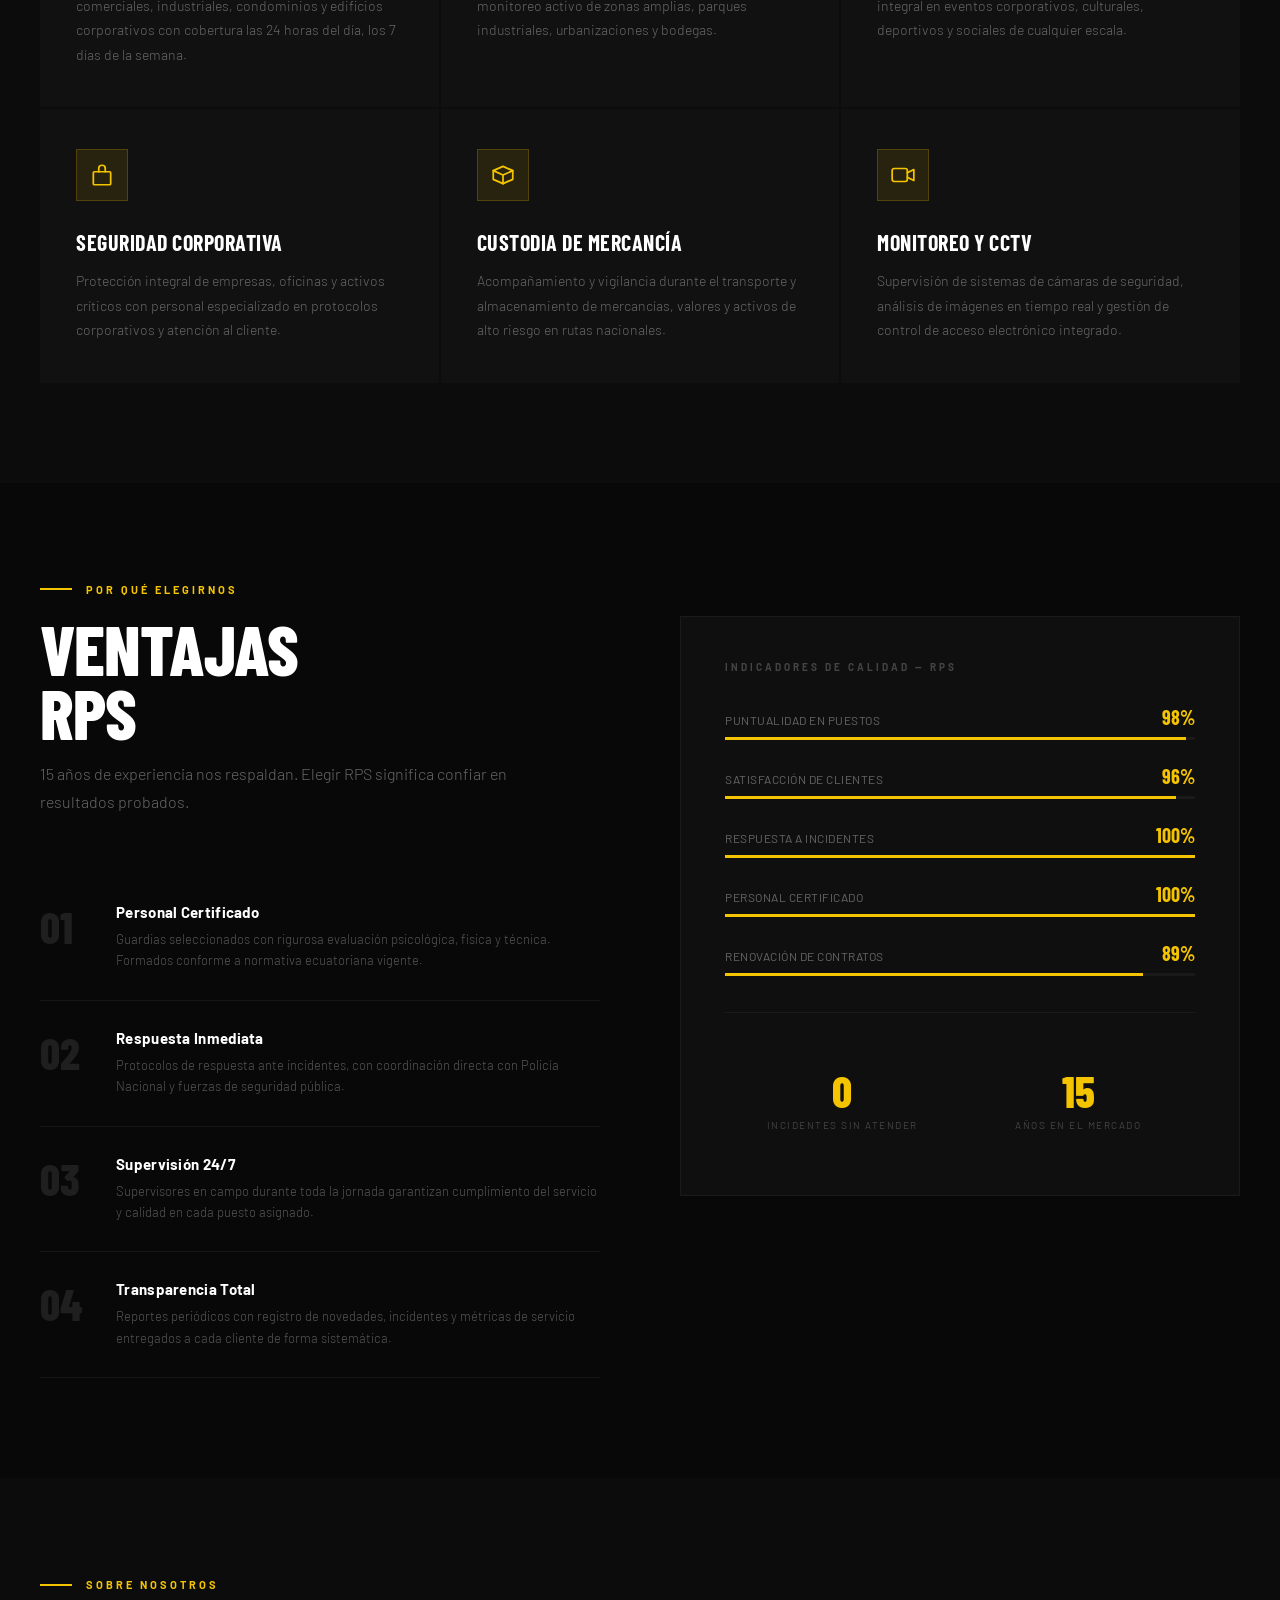
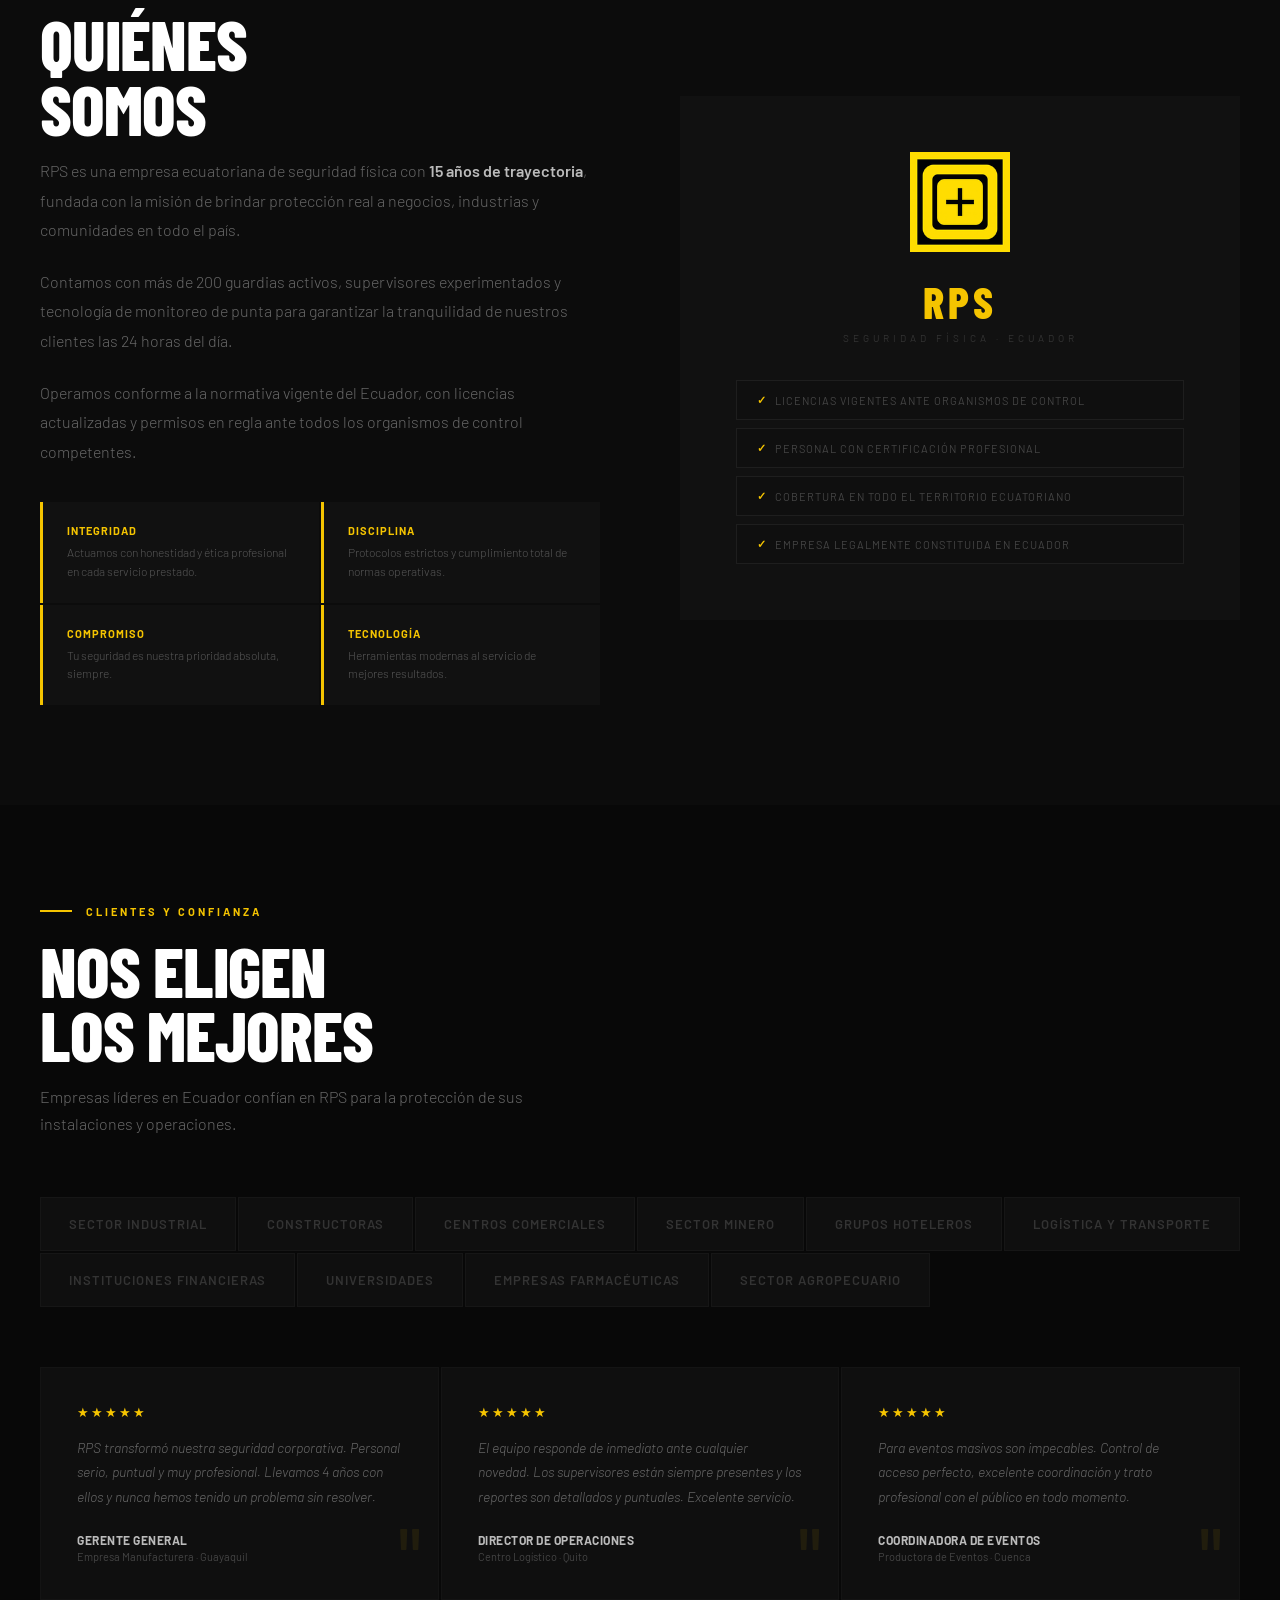
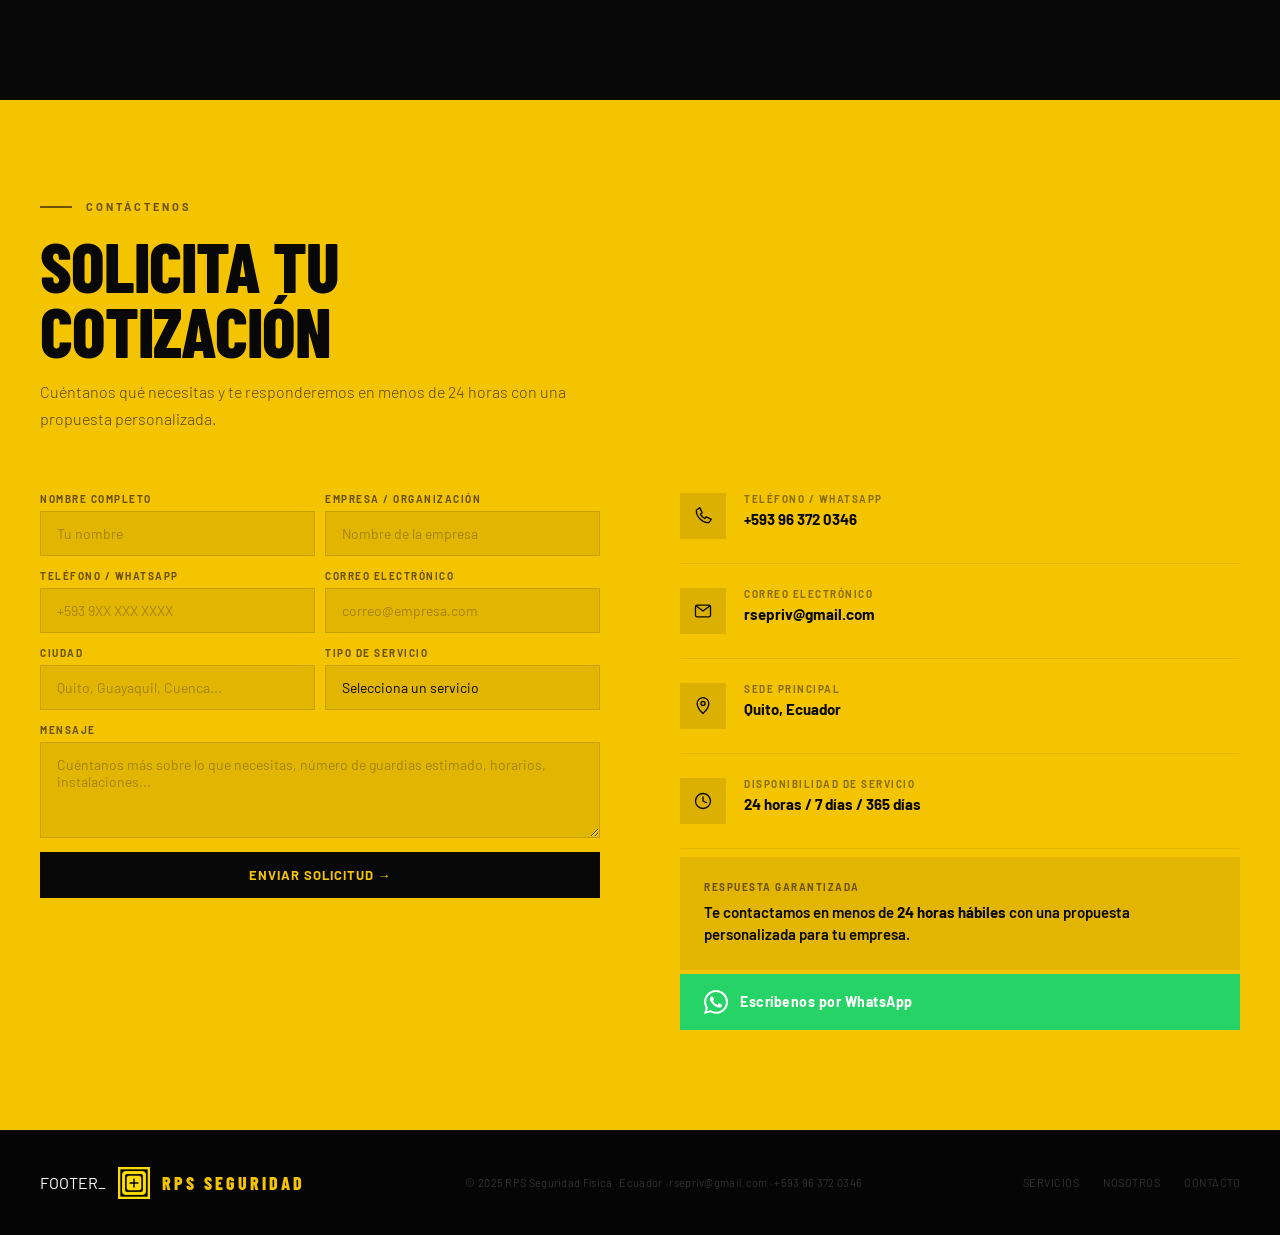
==== commit 1e10c680: "Add files via upload" ====
--- a/index.html
+++ b/index.html
@@ -5,6 +5,15 @@
 <meta name="viewport" content="width=device-width, initial-scale=1.0">
 <title>RPS Seguridad – Guardias de Seguridad Física en Ecuador</title>
 <meta name="description" content="RPS Seguridad Física: empresa ecuatoriana con 15 años de experiencia en guardias de seguridad, vigilancia, patrullaje y protección corporativa en Ecuador.">
+<meta name="theme-color" content="#080808">
+<meta property="og:type" content="website">
+<meta property="og:site_name" content="RPS Seguridad Física">
+<meta property="og:title" content="RPS Seguridad Física – Guardias de Seguridad en Ecuador">
+<meta property="og:description" content="15 años protegiendo empresas, industrias y eventos en todo Ecuador. Guardias certificados, supervisión 24/7, respuesta inmediata.">
+<meta property="og:locale" content="es_EC">
+<meta name="twitter:card" content="summary">
+<meta name="twitter:title" content="RPS Seguridad Física – Guardias de Seguridad en Ecuador">
+<meta name="twitter:description" content="15 años protegiendo empresas, industrias y eventos en todo Ecuador. Guardias certificados, supervisión 24/7, respuesta inmediata.">
 <link rel="preconnect" href="https://fonts.googleapis.com">
 <link href="https://fonts.googleapis.com/css2?family=Barlow+Condensed:wght@400;600;700;800&family=Barlow:wght@300;400;500;600&display=swap" rel="stylesheet">
 <style>
@@ -23,8 +32,19 @@
 .nav-links{display:flex;gap:32px;list-style:none}
 .nav-links a{color:#777;text-decoration:none;font-size:12px;font-weight:600;letter-spacing:1px;text-transform:uppercase;transition:color .2s}
 .nav-links a:hover{color:var(--yellow)}
-.nav-cta{background:var(--yellow);color:var(--black);padding:10px 24px;font-weight:700;font-size:12px;letter-spacing:1px;text-transform:uppercase;border:none;cursor:pointer;font-family:'Barlow',sans-serif;transition:background .2s;text-decoration:none;display:inline-block}
+.nav-cta{background:var(--yellow);color:var(--black);padding:10px 24px;font-weight:700;font-size:12px;letter-spacing:1px;text-transform:uppercase;border:none;cursor:pointer;font-family:'Barlow',sans-serif;transition:background .2s,transform .12s ease-out;text-decoration:none;display:inline-block}
 .nav-cta:hover{background:var(--yellow-hover)}
+.nav-cta:active,.btn-primary:active,.btn-dark:active,.btn-ghost:active{transform:scale(0.97)}
+.nav-burger{display:none;flex-direction:column;justify-content:center;gap:5px;width:34px;height:34px;background:none;border:none;cursor:pointer;padding:0}
+.nav-burger span{display:block;width:100%;height:2px;background:var(--white);transition:transform .25s ease-out,opacity .2s}
+.nav-burger[aria-expanded="true"] span:nth-child(1){transform:translateY(7px) rotate(45deg)}
+.nav-burger[aria-expanded="true"] span:nth-child(2){opacity:0}
+.nav-burger[aria-expanded="true"] span:nth-child(3){transform:translateY(-7px) rotate(-45deg)}
+.mobile-nav{display:flex;position:fixed;top:68px;left:0;right:0;background:rgba(8,8,8,0.98);backdrop-filter:blur(10px);border-bottom:1px solid #1a1a1a;padding:8px 24px 20px;flex-direction:column;gap:2px;z-index:998;transform:translateY(-8px);opacity:0;visibility:hidden;pointer-events:none;transition:transform .22s ease-out,opacity .18s,visibility 0s linear .22s}
+.mobile-nav.open{transform:translateY(0);opacity:1;visibility:visible;pointer-events:auto;transition:transform .22s ease-out,opacity .18s}
+@media(min-width:901px){.mobile-nav{display:none}}
+.mobile-nav a{color:#999;text-decoration:none;font-size:13px;font-weight:600;letter-spacing:1px;text-transform:uppercase;padding:14px 4px;border-bottom:1px solid #161616;transition:color .2s}
+.mobile-nav a:hover,.mobile-nav a:active{color:var(--yellow)}
 
 /* HERO */
 .hero{min-height:100vh;background:var(--black);display:flex;align-items:center;padding:80px 32px;position:relative;overflow:hidden}
@@ -166,9 +186,39 @@
 .foot-links a:hover{color:var(--yellow)}
 
 /* WHATSAPP FLOAT */
-.wa-btn{position:fixed;bottom:28px;right:28px;z-index:9999;width:58px;height:58px;background:#25D366;border-radius:50%;display:flex;align-items:center;justify-content:center;text-decoration:none;box-shadow:0 4px 20px rgba(37,211,102,0.4);transition:transform .2s,box-shadow .2s}
+.wa-btn{position:fixed;bottom:28px;right:28px;z-index:9999;width:58px;height:58px;background:#25D366;border-radius:50%;display:flex;align-items:center;justify-content:center;text-decoration:none;box-shadow:0 4px 20px rgba(37,211,102,0.4);transition:transform .2s,box-shadow .2s;animation:wa-pulse 2.6s ease-out 1.5s 3}
 .wa-btn:hover{transform:scale(1.08);box-shadow:0 6px 28px rgba(37,211,102,0.55)}
+.wa-btn:active{transform:scale(0.95)}
 .wa-btn svg{width:30px;height:30px;fill:white}
+@keyframes wa-pulse{0%,100%{box-shadow:0 4px 20px rgba(37,211,102,0.4)}50%{box-shadow:0 4px 20px rgba(37,211,102,0.4),0 0 0 10px rgba(37,211,102,0.18)}}
+
+/* ICONS */
+.icon{width:1em;height:1em;stroke:currentColor;fill:none;stroke-width:1.6;stroke-linecap:round;stroke-linejoin:round;display:block}
+.s-icon .icon,.certif-icon .icon{width:26px;height:26px;color:var(--yellow)}
+.cico .icon{width:20px;height:20px;color:var(--black)}
+
+/* SCROLL REVEAL */
+[data-reveal]{opacity:0;transform:translateY(22px);transition:opacity .6s cubic-bezier(0.16,1,0.3,1),transform .6s cubic-bezier(0.16,1,0.3,1)}
+[data-reveal].in-view{opacity:1;transform:translateY(0)}
+[data-reveal-group].in-view [data-reveal-item]{opacity:1;transform:translateY(0)}
+[data-reveal-item]{opacity:0;transform:translateY(18px);transition:opacity .55s cubic-bezier(0.16,1,0.3,1),transform .55s cubic-bezier(0.16,1,0.3,1)}
+[data-reveal-item]:nth-child(1){transition-delay:0ms}
+[data-reveal-item]:nth-child(2){transition-delay:60ms}
+[data-reveal-item]:nth-child(3){transition-delay:120ms}
+[data-reveal-item]:nth-child(4){transition-delay:180ms}
+[data-reveal-item]:nth-child(5){transition-delay:240ms}
+[data-reveal-item]:nth-child(6){transition-delay:300ms}
+
+/* FOCUS (keyboard accessibility) */
+a:focus-visible,button:focus-visible,input:focus-visible,select:focus-visible,textarea:focus-visible{outline:2px solid var(--yellow);outline-offset:2px}
+#contacto a:focus-visible,#contacto button:focus-visible,#contacto input:focus-visible,#contacto select:focus-visible,#contacto textarea:focus-visible{outline-color:var(--black)}
+
+@media(prefers-reduced-motion:reduce){
+  html{scroll-behavior:auto}
+  [data-reveal],[data-reveal-item]{opacity:1!important;transform:none!important;transition:none!important}
+  .wa-btn{animation:none}
+  *{animation-duration:.01ms!important;transition-duration:.01ms!important}
+}
 
 @media(max-width:900px){
   .hero-content,.porque-layout,.about-layout,.contact-layout{grid-template-columns:1fr}
@@ -176,6 +226,7 @@
   .services-grid{grid-template-columns:1fr 1fr}
   .testimonials{grid-template-columns:1fr}
   .nav-links{display:none}
+  .nav-burger{display:flex}
 }
 @media(max-width:600px){
   .services-grid{grid-template-columns:1fr}
@@ -207,6 +258,16 @@
       <li><a href="#contacto">Contacto</a></li>
     </ul>
     <a class="nav-cta" href="#contacto">Solicitar Cotización</a>
+    <button class="nav-burger" id="navBurger" aria-label="Abrir menú" aria-expanded="false" aria-controls="mobileNav">
+      <span></span><span></span><span></span>
+    </button>
+  </div>
+  <div class="mobile-nav" id="mobileNav">
+    <a href="#servicios">Servicios</a>
+    <a href="#porque">Por qué RPS</a>
+    <a href="#nosotros">Nosotros</a>
+    <a href="#clientes">Clientes</a>
+    <a href="#contacto">Contacto</a>
   </div>
 </nav>
 
@@ -215,7 +276,7 @@
   <div class="hero-bg-text">RPS</div>
   <div class="hero-stripe"></div>
   <div class="hero-content">
-    <div>
+    <div data-reveal>
       <div class="hero-badge">🇪🇨 15 años protegiendo Ecuador</div>
       <h1>
         SEGURIDAD<br>
@@ -228,7 +289,7 @@
         <a class="btn-ghost" href="#servicios">Ver Servicios</a>
       </div>
     </div>
-    <div class="hero-right">
+    <div class="hero-right" data-reveal>
       <div class="hero-stats">
         <div class="stat-box"><div class="stat-num">15</div><div class="stat-label">Años de Experiencia</div></div>
         <div class="stat-box"><div class="stat-num">+200</div><div class="stat-label">Guardias Activos</div></div>
@@ -236,7 +297,7 @@
         <div class="stat-box"><div class="stat-num">24/7</div><div class="stat-label">Disponibilidad</div></div>
       </div>
       <div class="hero-certif">
-        <div class="certif-icon">🛡</div>
+        <div class="certif-icon"><svg class="icon" viewBox="0 0 24 24"><path d="M12 2 4 5v6c0 5 3.4 9.4 8 11 4.6-1.6 8-6 8-11V5l-8-3Z"/><path d="m9 12 2 2 4-4"/></svg></div>
         <div class="certif-text"><strong>Personal certificado y regulado</strong>Guardias con formación profesional, licencias vigentes ante organismos de control del Ecuador.</div>
       </div>
     </div>
@@ -265,37 +326,37 @@
 <!-- SERVICIOS -->
 <section id="servicios">
   <div class="container">
-    <div class="section-eyebrow"><div class="eyebrow-line"></div><div class="eyebrow-text">Nuestros Servicios</div></div>
-    <h2 class="section-title">LO QUE<br>HACEMOS</h2>
-    <p class="section-sub">Soluciones integrales de seguridad adaptadas a cada tipo de empresa y necesidad operativa.</p>
-    <div class="services-grid">
-      <div class="service-card">
-        <div class="s-icon">🛡</div>
+    <div class="section-eyebrow" data-reveal><div class="eyebrow-line"></div><div class="eyebrow-text">Nuestros Servicios</div></div>
+    <h2 class="section-title" data-reveal>LO QUE<br>HACEMOS</h2>
+    <p class="section-sub" data-reveal>Soluciones integrales de seguridad adaptadas a cada tipo de empresa y necesidad operativa.</p>
+    <div class="services-grid" data-reveal-group>
+      <div class="service-card" data-reveal-item>
+        <div class="s-icon"><svg class="icon" viewBox="0 0 24 24"><path d="M12 2 4 5v6c0 5 3.4 9.4 8 11 4.6-1.6 8-6 8-11V5l-8-3Z"/></svg></div>
         <div class="s-title">Vigilancia Fija</div>
         <p class="s-desc">Guardias de seguridad estacionados en instalaciones comerciales, industriales, condominios y edificios corporativos con cobertura las 24 horas del día, los 7 días de la semana.</p>
       </div>
-      <div class="service-card">
-        <div class="s-icon">🚔</div>
+      <div class="service-card" data-reveal-item>
+        <div class="s-icon"><svg class="icon" viewBox="0 0 24 24"><circle cx="12" cy="12" r="9"/><path d="M12 7v5l3.5 2"/></svg></div>
         <div class="s-title">Rondas de Patrullaje</div>
         <p class="s-desc">Recorridos periódicos en vehículo y a pie para monitoreo activo de zonas amplias, parques industriales, urbanizaciones y bodegas.</p>
       </div>
-      <div class="service-card">
-        <div class="s-icon">🎪</div>
+      <div class="service-card" data-reveal-item>
+        <div class="s-icon"><svg class="icon" viewBox="0 0 24 24"><path d="M4 20V10l8-6 8 6v10"/><path d="M9 20v-6h6v6"/></svg></div>
         <div class="s-title">Seguridad en Eventos</div>
         <p class="s-desc">Control de acceso, gestión de multitudes y protección integral en eventos corporativos, culturales, deportivos y sociales de cualquier escala.</p>
       </div>
-      <div class="service-card">
-        <div class="s-icon">🏢</div>
+      <div class="service-card" data-reveal-item>
+        <div class="s-icon"><svg class="icon" viewBox="0 0 24 24"><rect x="4" y="9" width="16" height="12" rx="1"/><path d="M9 9V6a3 3 0 0 1 6 0v3"/></svg></div>
         <div class="s-title">Seguridad Corporativa</div>
         <p class="s-desc">Protección integral de empresas, oficinas y activos críticos con personal especializado en protocolos corporativos y atención al cliente.</p>
       </div>
-      <div class="service-card">
-        <div class="s-icon">📦</div>
+      <div class="service-card" data-reveal-item>
+        <div class="s-icon"><svg class="icon" viewBox="0 0 24 24"><path d="M3 8 12 4l9 4-9 4-9-4Z"/><path d="M3 8v8l9 4 9-4V8"/><path d="M12 12v8"/></svg></div>
         <div class="s-title">Custodia de Mercancía</div>
         <p class="s-desc">Acompañamiento y vigilancia durante el transporte y almacenamiento de mercancías, valores y activos de alto riesgo en rutas nacionales.</p>
       </div>
-      <div class="service-card">
-        <div class="s-icon">📷</div>
+      <div class="service-card" data-reveal-item>
+        <div class="s-icon"><svg class="icon" viewBox="0 0 24 24"><rect x="2" y="6" width="14" height="12" rx="2"/><path d="m16 10 6-3v10l-6-3"/></svg></div>
         <div class="s-title">Monitoreo y CCTV</div>
         <p class="s-desc">Supervisión de sistemas de cámaras de seguridad, análisis de imágenes en tiempo real y gestión de control de acceso electrónico integrado.</p>
       </div>
@@ -306,9 +367,9 @@
 <!-- POR QUÉ -->
 <section id="porque">
   <div class="container">
-    <div class="section-eyebrow"><div class="eyebrow-line"></div><div class="eyebrow-text">Por qué elegirnos</div></div>
+    <div class="section-eyebrow" data-reveal><div class="eyebrow-line"></div><div class="eyebrow-text">Por qué elegirnos</div></div>
     <div class="porque-layout">
-      <div>
+      <div data-reveal>
         <h2 class="section-title">VENTAJAS<br>RPS</h2>
         <p class="section-sub">15 años de experiencia nos respaldan. Elegir RPS significa confiar en resultados probados.</p>
         <div class="porque-items">
@@ -330,7 +391,7 @@
           </div>
         </div>
       </div>
-      <div class="dashboard">
+      <div class="dashboard" data-reveal>
         <div class="dash-title">Indicadores de Calidad — RPS</div>
         <div class="metric"><div class="metric-top"><span class="metric-name">Puntualidad en puestos</span><span class="metric-val">98%</span></div><div class="metric-track"><div class="metric-fill" style="width:98%"></div></div></div>
         <div class="metric"><div class="metric-top"><span class="metric-name">Satisfacción de clientes</span><span class="metric-val">96%</span></div><div class="metric-track"><div class="metric-fill" style="width:96%"></div></div></div>
@@ -349,9 +410,9 @@
 <!-- NOSOTROS -->
 <section id="nosotros">
   <div class="container">
-    <div class="section-eyebrow"><div class="eyebrow-line"></div><div class="eyebrow-text">Sobre Nosotros</div></div>
+    <div class="section-eyebrow" data-reveal><div class="eyebrow-line"></div><div class="eyebrow-text">Sobre Nosotros</div></div>
     <div class="about-layout">
-      <div>
+      <div data-reveal>
         <h2 class="section-title">QUIÉNES<br>SOMOS</h2>
         <p class="about-p">RPS es una empresa ecuatoriana de seguridad física con <strong style="color:#bbb;font-weight:600">15 años de trayectoria</strong>, fundada con la misión de brindar protección real a negocios, industrias y comunidades en todo el país.</p>
         <p class="about-p">Contamos con más de 200 guardias activos, supervisores experimentados y tecnología de monitoreo de punta para garantizar la tranquilidad de nuestros clientes las 24 horas del día.</p>
@@ -363,7 +424,7 @@
           <div class="val"><div class="val-t">Tecnología</div><div class="val-d">Herramientas modernas al servicio de mejores resultados.</div></div>
         </div>
       </div>
-      <div class="about-visual">
+      <div class="about-visual" data-reveal>
         <img src="[data-uri]" alt="Logo RPS" class="av-logo">
         <div class="av-name">RPS</div>
         <div class="av-sub">Seguridad Física · Ecuador</div>
@@ -381,35 +442,35 @@
 <!-- CLIENTES -->
 <section id="clientes">
   <div class="container">
-    <div class="section-eyebrow"><div class="eyebrow-line"></div><div class="eyebrow-text">Clientes y Confianza</div></div>
-    <h2 class="section-title">NOS ELIGEN<br>LOS MEJORES</h2>
-    <p class="section-sub">Empresas líderes en Ecuador confían en RPS para la protección de sus instalaciones y operaciones.</p>
-    <div class="clients-logos">
-      <div class="client-tag">Sector Industrial</div>
-      <div class="client-tag">Constructoras</div>
-      <div class="client-tag">Centros Comerciales</div>
-      <div class="client-tag">Sector Minero</div>
-      <div class="client-tag">Grupos Hoteleros</div>
-      <div class="client-tag">Logística y Transporte</div>
-      <div class="client-tag">Instituciones Financieras</div>
-      <div class="client-tag">Universidades</div>
-      <div class="client-tag">Empresas Farmacéuticas</div>
-      <div class="client-tag">Sector Agropecuario</div>
-    </div>
-    <div class="testimonials">
-      <div class="tcard">
+    <div class="section-eyebrow" data-reveal><div class="eyebrow-line"></div><div class="eyebrow-text">Clientes y Confianza</div></div>
+    <h2 class="section-title" data-reveal>NOS ELIGEN<br>LOS MEJORES</h2>
+    <p class="section-sub" data-reveal>Empresas líderes en Ecuador confían en RPS para la protección de sus instalaciones y operaciones.</p>
+    <div class="clients-logos" data-reveal-group>
+      <div class="client-tag" data-reveal-item>Sector Industrial</div>
+      <div class="client-tag" data-reveal-item>Constructoras</div>
+      <div class="client-tag" data-reveal-item>Centros Comerciales</div>
+      <div class="client-tag" data-reveal-item>Sector Minero</div>
+      <div class="client-tag" data-reveal-item>Grupos Hoteleros</div>
+      <div class="client-tag" data-reveal-item>Logística y Transporte</div>
+      <div class="client-tag" data-reveal-item>Instituciones Financieras</div>
+      <div class="client-tag" data-reveal-item>Universidades</div>
+      <div class="client-tag" data-reveal-item>Empresas Farmacéuticas</div>
+      <div class="client-tag" data-reveal-item>Sector Agropecuario</div>
+    </div>
+    <div class="testimonials" data-reveal-group>
+      <div class="tcard" data-reveal-item>
         <div class="tstar">★★★★★</div>
         <p class="ttext">RPS transformó nuestra seguridad corporativa. Personal serio, puntual y muy profesional. Llevamos 4 años con ellos y nunca hemos tenido un problema sin resolver.</p>
         <div class="tauthor">Gerente General</div>
         <div class="trole">Empresa Manufacturera · Guayaquil</div>
       </div>
-      <div class="tcard">
+      <div class="tcard" data-reveal-item>
         <div class="tstar">★★★★★</div>
         <p class="ttext">El equipo responde de inmediato ante cualquier novedad. Los supervisores están siempre presentes y los reportes son detallados y puntuales. Excelente servicio.</p>
         <div class="tauthor">Director de Operaciones</div>
         <div class="trole">Centro Logístico · Quito</div>
       </div>
-      <div class="tcard">
+      <div class="tcard" data-reveal-item>
         <div class="tstar">★★★★★</div>
         <p class="ttext">Para eventos masivos son impecables. Control de acceso perfecto, excelente coordinación y trato profesional con el público en todo momento.</p>
         <div class="tauthor">Coordinadora de Eventos</div>
@@ -422,23 +483,23 @@
 <!-- CONTACTO -->
 <section id="contacto">
   <div class="container">
-    <div class="section-eyebrow"><div class="eyebrow-line"></div><div class="eyebrow-text">Contáctenos</div></div>
-    <h2 class="section-title">SOLICITA TU<br>COTIZACIÓN</h2>
-    <p class="section-sub">Cuéntanos qué necesitas y te responderemos en menos de 24 horas con una propuesta personalizada.</p>
+    <div class="section-eyebrow" data-reveal><div class="eyebrow-line"></div><div class="eyebrow-text">Contáctenos</div></div>
+    <h2 class="section-title" data-reveal>SOLICITA TU<br>COTIZACIÓN</h2>
+    <p class="section-sub" data-reveal>Cuéntanos qué necesitas y te responderemos en menos de 24 horas con una propuesta personalizada.</p>
     <div class="contact-layout">
-      <div class="cform">
+      <form class="cform" id="cotizarForm" data-reveal>
         <div class="frow">
-          <div class="fgroup"><label>Nombre completo</label><input type="text" placeholder="Tu nombre"></div>
-          <div class="fgroup"><label>Empresa / Organización</label><input type="text" placeholder="Nombre de la empresa"></div>
+          <div class="fgroup"><label for="cf-nombre">Nombre completo</label><input id="cf-nombre" name="nombre" type="text" placeholder="Tu nombre" required></div>
+          <div class="fgroup"><label for="cf-empresa">Empresa / Organización</label><input id="cf-empresa" name="empresa" type="text" placeholder="Nombre de la empresa"></div>
         </div>
         <div class="frow">
-          <div class="fgroup"><label>Teléfono / WhatsApp</label><input type="tel" placeholder="+593 9XX XXX XXXX"></div>
-          <div class="fgroup"><label>Correo electrónico</label><input type="email" placeholder="correo@empresa.com"></div>
+          <div class="fgroup"><label for="cf-telefono">Teléfono / WhatsApp</label><input id="cf-telefono" name="telefono" type="tel" placeholder="+593 9XX XXX XXXX" required></div>
+          <div class="fgroup"><label for="cf-email">Correo electrónico</label><input id="cf-email" name="email" type="email" placeholder="correo@empresa.com"></div>
         </div>
         <div class="frow">
-          <div class="fgroup"><label>Ciudad</label><input type="text" placeholder="Quito, Guayaquil, Cuenca..."></div>
-          <div class="fgroup"><label>Tipo de servicio</label>
-            <select>
+          <div class="fgroup"><label for="cf-ciudad">Ciudad</label><input id="cf-ciudad" name="ciudad" type="text" placeholder="Quito, Guayaquil, Cuenca..."></div>
+          <div class="fgroup"><label for="cf-servicio">Tipo de servicio</label>
+            <select id="cf-servicio" name="servicio" required>
               <option value="">Selecciona un servicio</option>
               <option>Vigilancia fija</option>
               <option>Rondas de patrullaje</option>
@@ -450,24 +511,24 @@
             </select>
           </div>
         </div>
-        <div class="fgroup"><label>Mensaje</label><textarea placeholder="Cuéntanos más sobre lo que necesitas, número de guardias estimado, horarios, instalaciones..."></textarea></div>
-        <button class="btn-dark">Enviar Solicitud →</button>
-      </div>
+        <div class="fgroup"><label for="cf-mensaje">Mensaje</label><textarea id="cf-mensaje" name="mensaje" placeholder="Cuéntanos más sobre lo que necesitas, número de guardias estimado, horarios, instalaciones..."></textarea></div>
+        <button class="btn-dark" type="submit">Enviar Solicitud →</button>
+      </form>
       <div class="cinfo">
         <div class="citem">
-          <div class="cico">📞</div>
+          <div class="cico"><svg class="icon" viewBox="0 0 24 24"><path d="M4 5c0 8 7 15 15 15l3-4-6-3-2 2c-2-1-4-3-5-5l2-2-3-6-4 3Z"/></svg></div>
           <div><div class="cdl">Teléfono / WhatsApp</div><div class="cdv"><a href="tel:+593963720346">+593 96 372 0346</a></div></div>
         </div>
         <div class="citem">
-          <div class="cico">✉️</div>
+          <div class="cico"><svg class="icon" viewBox="0 0 24 24"><rect x="3" y="5" width="18" height="14" rx="2"/><path d="m4 6 8 6 8-6"/></svg></div>
           <div><div class="cdl">Correo Electrónico</div><div class="cdv"><a href="mailto:rsepriv@gmail.com">rsepriv@gmail.com</a></div></div>
         </div>
         <div class="citem">
-          <div class="cico">📍</div>
+          <div class="cico"><svg class="icon" viewBox="0 0 24 24"><path d="M12 21s7-6.5 7-12a7 7 0 1 0-14 0c0 5.5 7 12 7 12Z"/><circle cx="12" cy="9" r="2.4"/></svg></div>
           <div><div class="cdl">Sede principal</div><div class="cdv">Quito, Ecuador</div></div>
         </div>
         <div class="citem">
-          <div class="cico">🕐</div>
+          <div class="cico"><svg class="icon" viewBox="0 0 24 24"><circle cx="12" cy="12" r="9"/><path d="M12 7v5l4 2"/></svg></div>
           <div><div class="cdl">Disponibilidad de servicio</div><div class="cdv">24 horas / 7 días / 365 días</div></div>
         </div>
         <div class="cbox">
@@ -499,5 +560,78 @@
   </div>
 </footer>
 
+<script>
+(function(){
+  "use strict";
+
+  /* Menú móvil */
+  var burger = document.getElementById('navBurger');
+  var mobileNav = document.getElementById('mobileNav');
+  if (burger && mobileNav) {
+    burger.addEventListener('click', function(){
+      var open = mobileNav.classList.toggle('open');
+      burger.setAttribute('aria-expanded', open ? 'true' : 'false');
+    });
+    mobileNav.querySelectorAll('a').forEach(function(link){
+      link.addEventListener('click', function(){
+        mobileNav.classList.remove('open');
+        burger.setAttribute('aria-expanded', 'false');
+      });
+    });
+  }
+
+  /* Animación al hacer scroll (respeta prefers-reduced-motion) */
+  var reduceMotion = window.matchMedia && window.matchMedia('(prefers-reduced-motion: reduce)').matches;
+  var revealTargets = document.querySelectorAll('[data-reveal], [data-reveal-group]');
+  if (reduceMotion || !('IntersectionObserver' in window)) {
+    revealTargets.forEach(function(el){ el.classList.add('in-view'); });
+  } else {
+    var io = new IntersectionObserver(function(entries){
+      entries.forEach(function(entry){
+        if (entry.isIntersecting) {
+          entry.target.classList.add('in-view');
+          io.unobserve(entry.target);
+        }
+      });
+    }, { threshold: 0.15, rootMargin: '0px 0px -40px 0px' });
+    revealTargets.forEach(function(el){ io.observe(el); });
+  }
+
+  /* Formulario de cotización -> WhatsApp (sitio estático, sin backend) */
+  var form = document.getElementById('cotizarForm');
+  if (form) {
+    form.addEventListener('submit', function(e){
+      e.preventDefault();
+      var v = function(id){ var el = document.getElementById(id); return el ? el.value.trim() : ''; };
+      var nombre = v('cf-nombre'), empresa = v('cf-empresa'), telefono = v('cf-telefono'),
+          email = v('cf-email'), ciudad = v('cf-ciudad'), servicio = v('cf-servicio'), mensaje = v('cf-mensaje');
+
+      if (!nombre || !telefono || !servicio) {
+        form.reportValidity();
+        return;
+      }
+
+      var lines = [
+        'Hola, quiero solicitar una cotización de seguridad.',
+        'Nombre: ' + nombre,
+        empresa ? 'Empresa: ' + empresa : null,
+        'Teléfono: ' + telefono,
+        email ? 'Correo: ' + email : null,
+        ciudad ? 'Ciudad: ' + ciudad : null,
+        'Servicio: ' + servicio,
+        mensaje ? 'Mensaje: ' + mensaje : null
+      ].filter(Boolean).join('\n');
+
+      var btn = form.querySelector('button[type="submit"]');
+      if (btn) btn.textContent = 'Abriendo WhatsApp...';
+
+      window.open('https://wa.me/593963720346?text=' + encodeURIComponent(lines), '_blank');
+
+      if (btn) setTimeout(function(){ btn.textContent = 'Enviar Solicitud →'; }, 2500);
+    });
+  }
+})();
+</script>
+
 </body>
 </html>
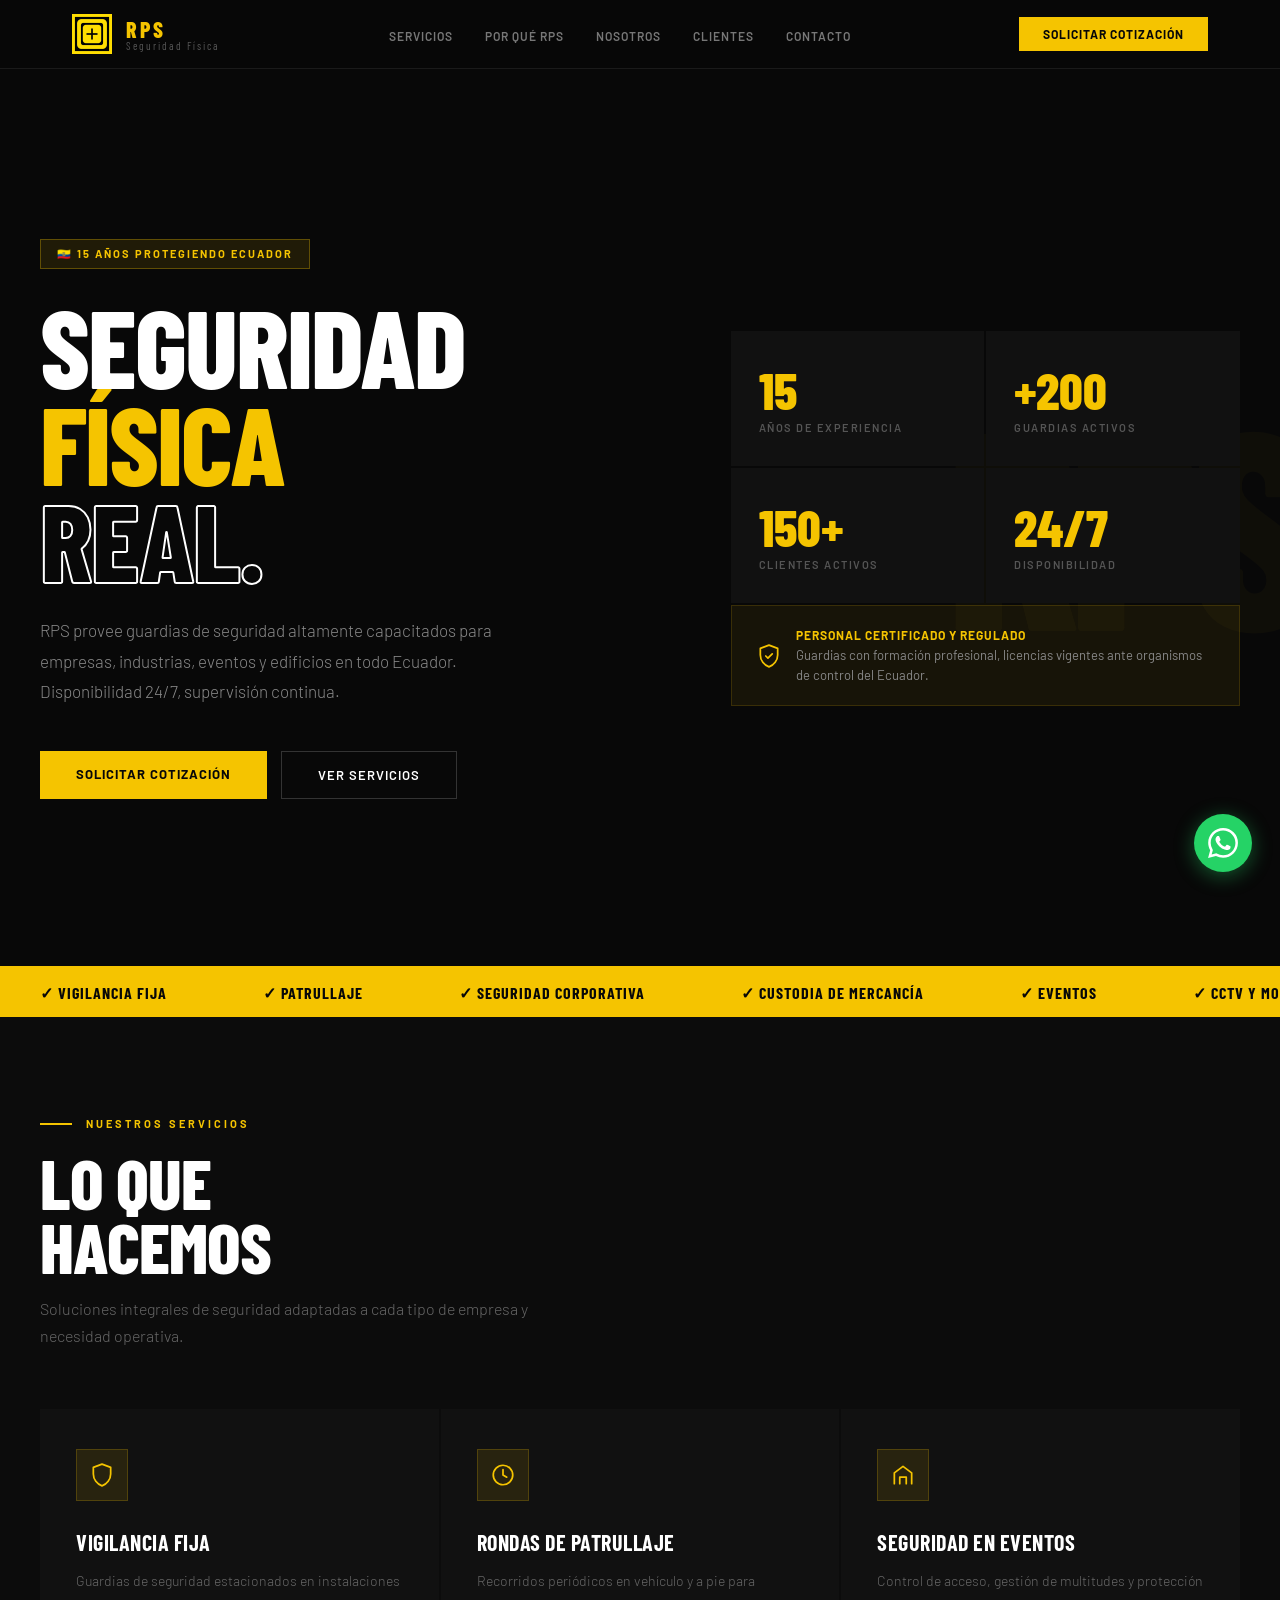
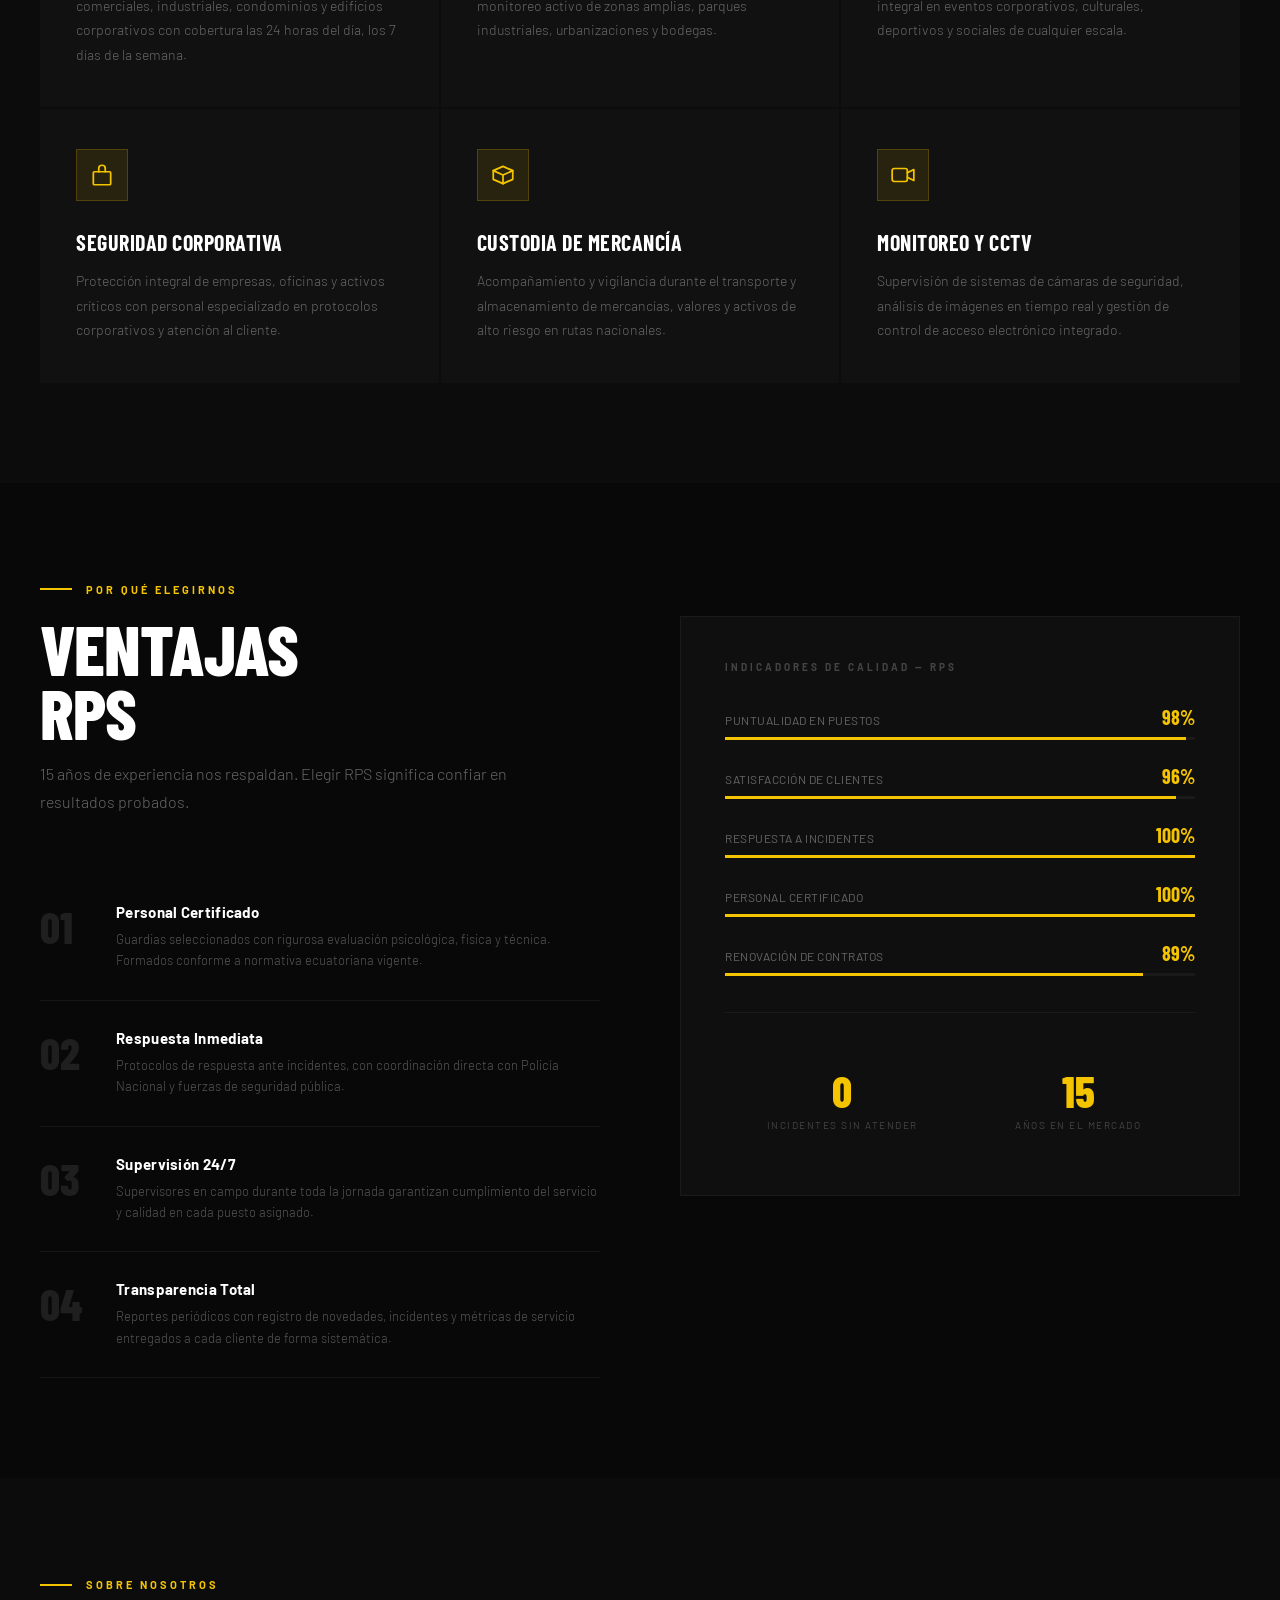
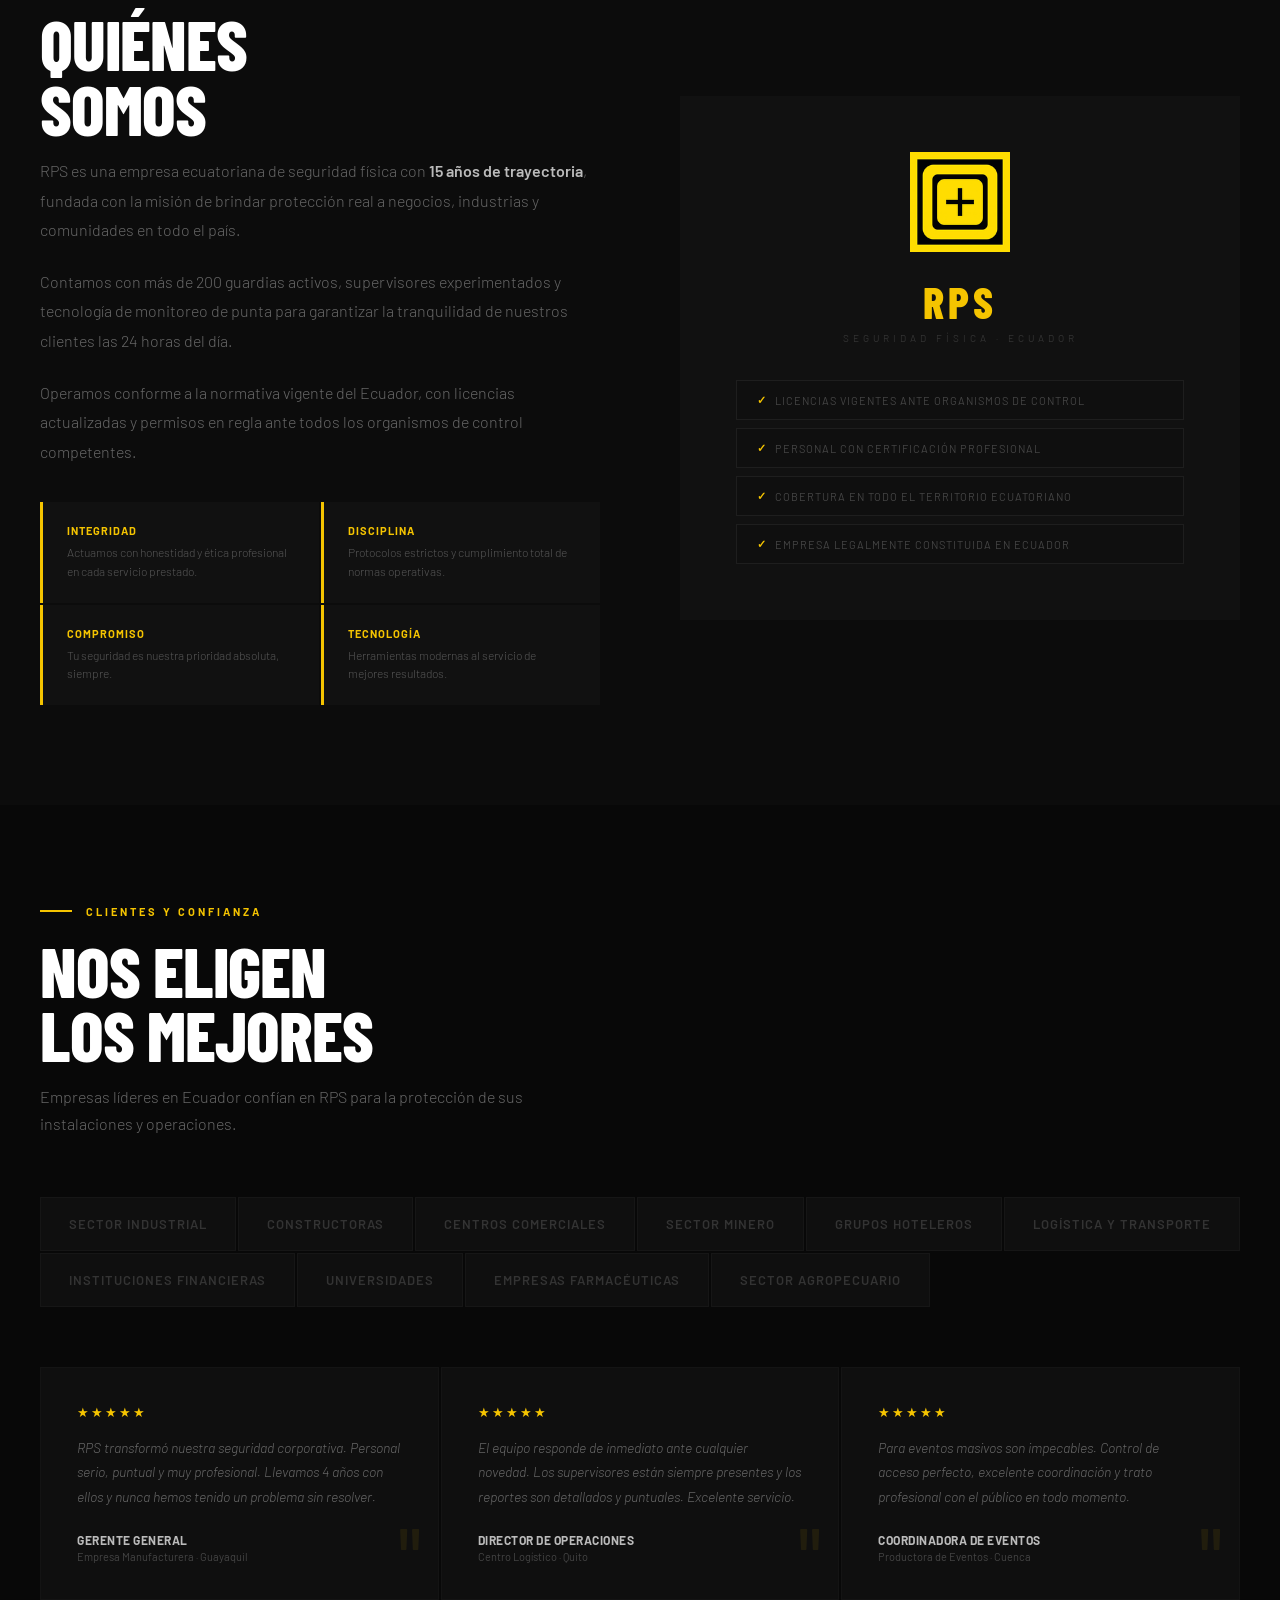
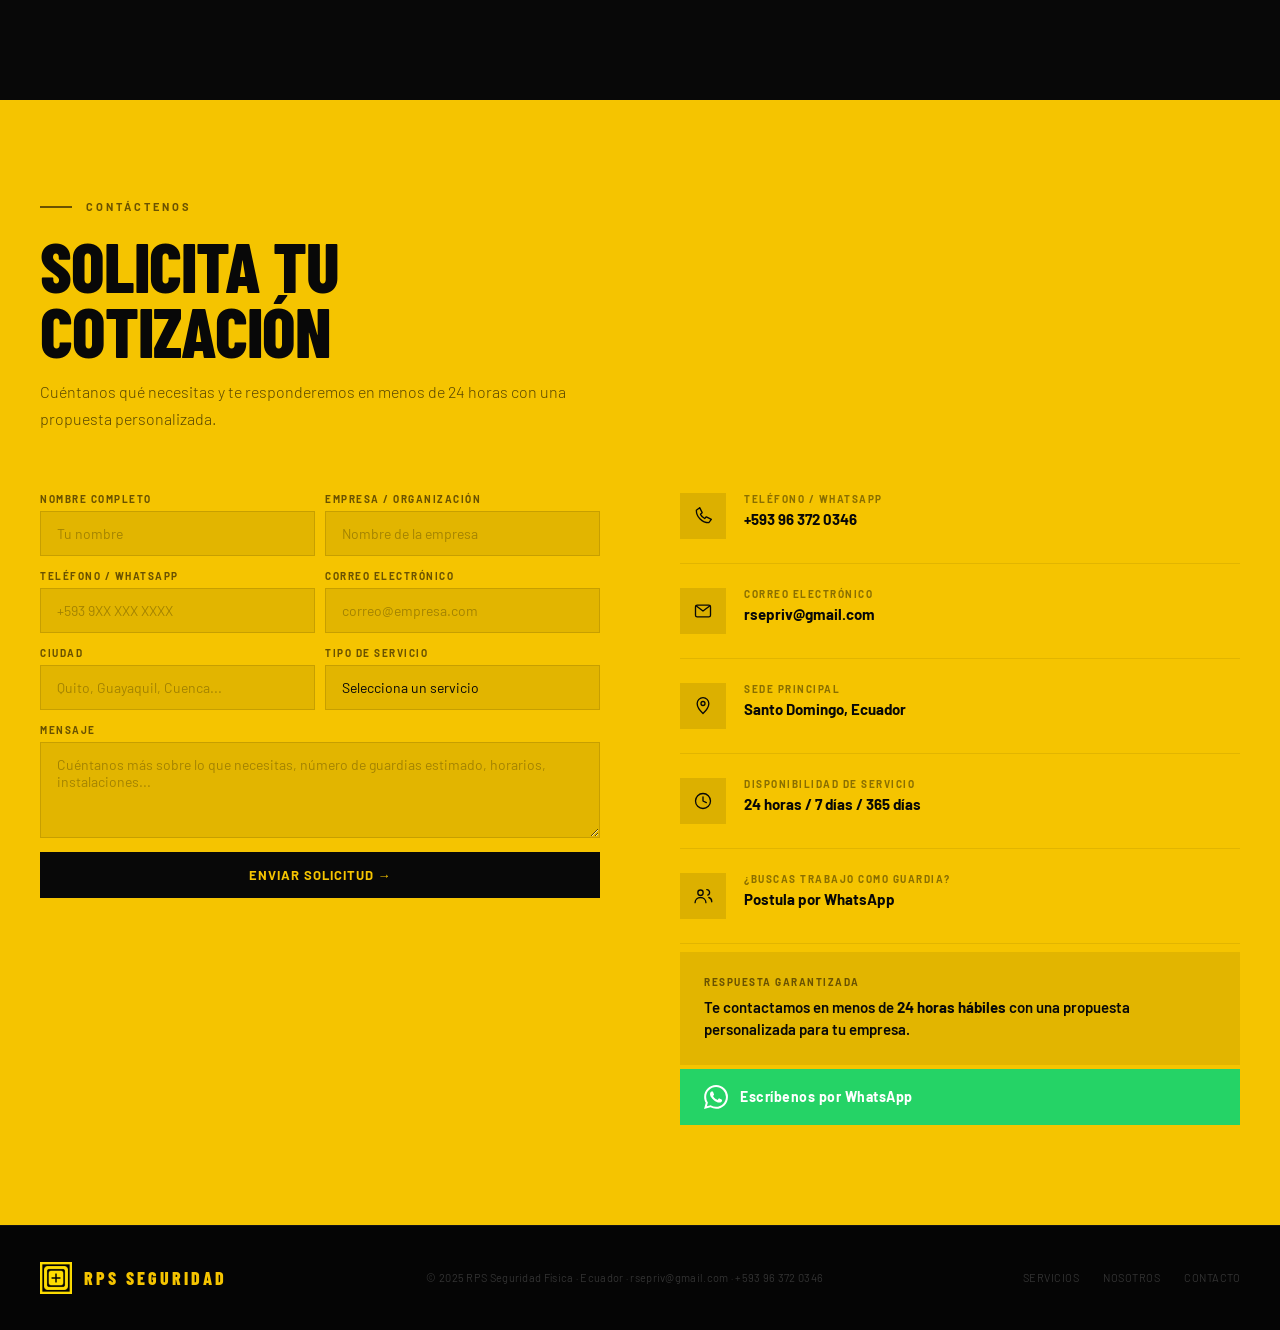
==== commit 1c2ee9bb: "Rename index_1.html to index.html" ====
--- a/index.html
+++ b/index.html
@@ -525,11 +525,15 @@
         </div>
         <div class="citem">
           <div class="cico"><svg class="icon" viewBox="0 0 24 24"><path d="M12 21s7-6.5 7-12a7 7 0 1 0-14 0c0 5.5 7 12 7 12Z"/><circle cx="12" cy="9" r="2.4"/></svg></div>
-          <div><div class="cdl">Sede principal</div><div class="cdv">Quito, Ecuador</div></div>
+          <div><div class="cdl">Sede principal</div><div class="cdv">Santo Domingo, Ecuador</div></div>
         </div>
         <div class="citem">
           <div class="cico"><svg class="icon" viewBox="0 0 24 24"><circle cx="12" cy="12" r="9"/><path d="M12 7v5l4 2"/></svg></div>
           <div><div class="cdl">Disponibilidad de servicio</div><div class="cdv">24 horas / 7 días / 365 días</div></div>
+        </div>
+        <div class="citem">
+          <div class="cico"><svg class="icon" viewBox="0 0 24 24"><circle cx="9" cy="8" r="3.2"/><path d="M2.5 20c0-3.6 2.9-6.2 6.5-6.2s6.5 2.6 6.5 6.2"/><path d="M16.5 4.3A3.5 3.5 0 0 1 17.8 11"/><path d="M19 13.8c2.4.6 3.5 2.6 3.5 5.2"/></svg></div>
+          <div><div class="cdl">¿Buscas trabajo como guardia?</div><div class="cdv"><a href="https://wa.me/593963720346?text=Hola,%20quiero%20postular%20para%20trabajar%20como%20guardia%20de%20seguridad%20en%20RPS." target="_blank">Postula por WhatsApp</a></div></div>
         </div>
         <div class="cbox">
           <div class="cbox-t">Respuesta garantizada</div>
@@ -548,7 +552,7 @@
 <footer>
   <div class="foot-inner">
     <div class="foot-logo">
-      FOOTER_<img src="[data-uri]" alt="Logo RPS Seguridad" class="logo-img">
+      <img src="[data-uri]" alt="Logo RPS Seguridad" class="logo-img">
       <div class="foot-logo-text">RPS SEGURIDAD</div>
     </div>
     <div class="foot-copy">© 2025 RPS Seguridad Física · Ecuador · rsepriv@gmail.com · +593 96 372 0346</div>
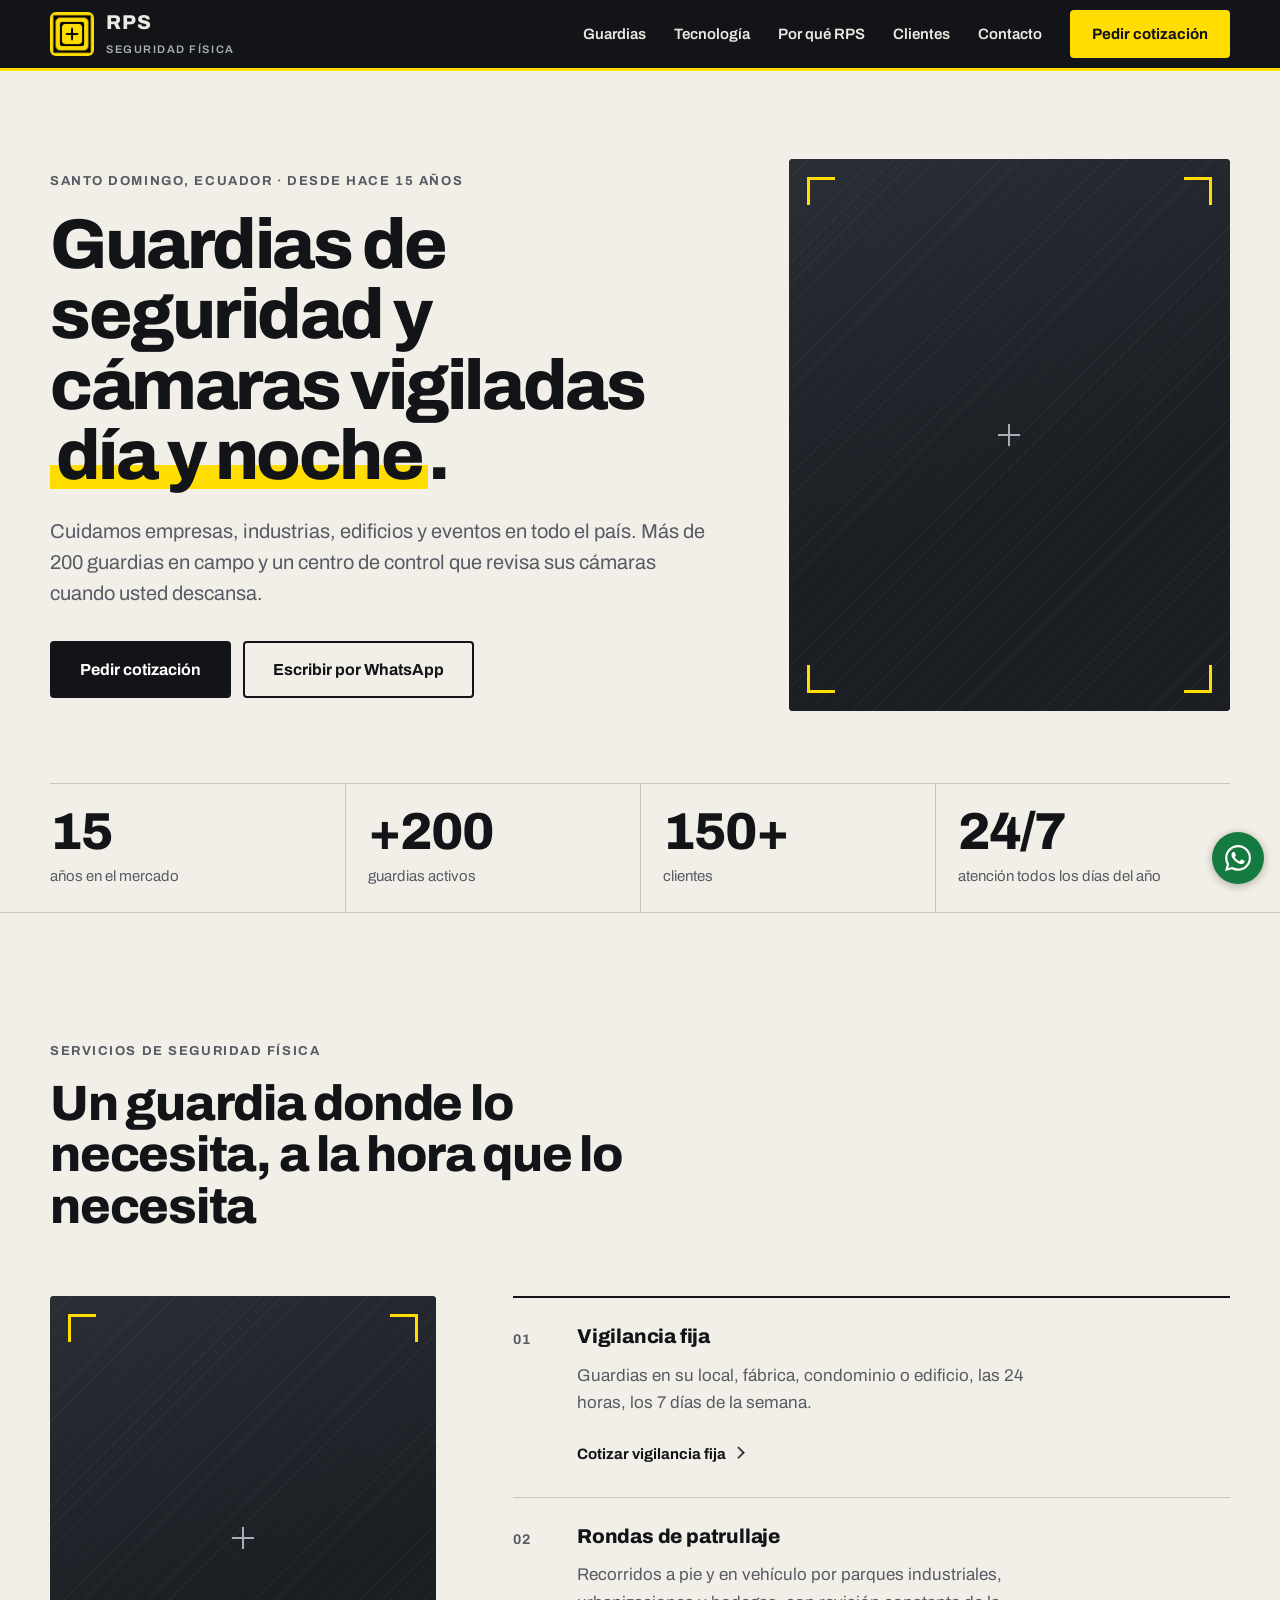
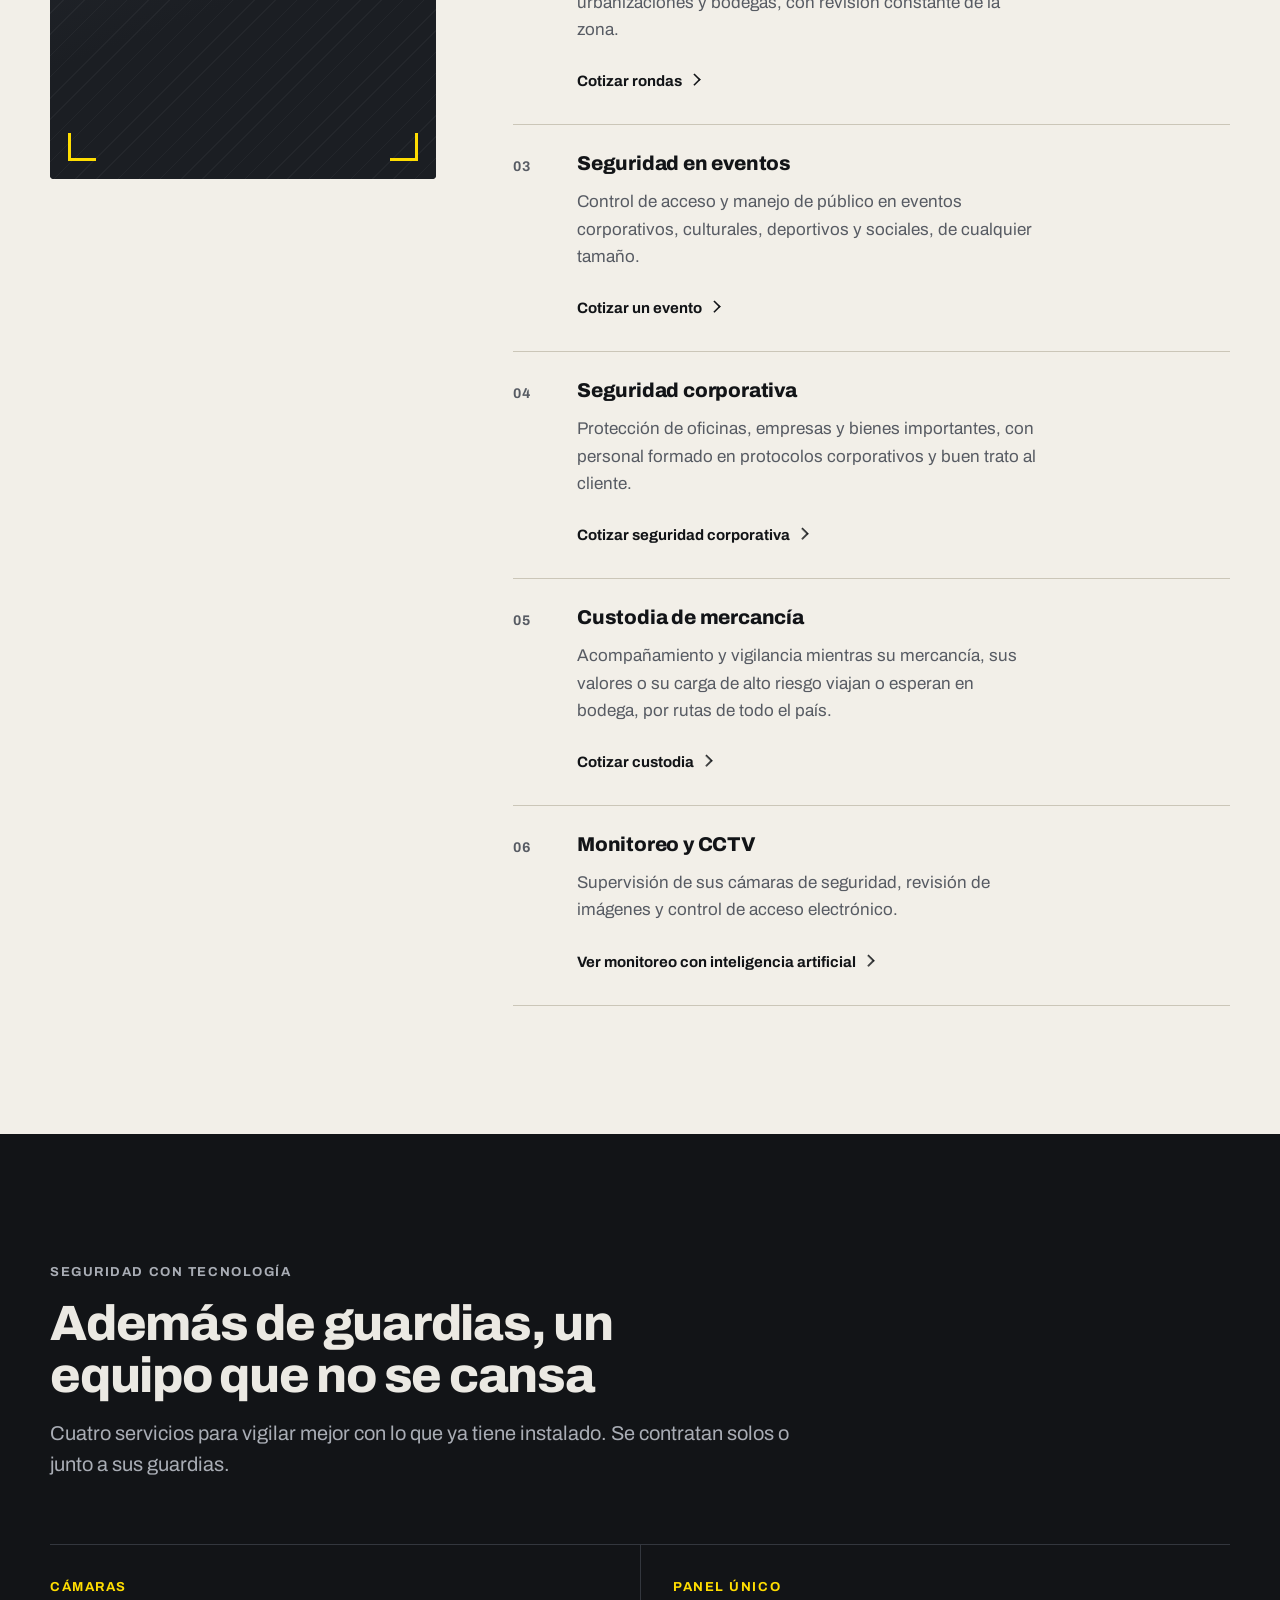
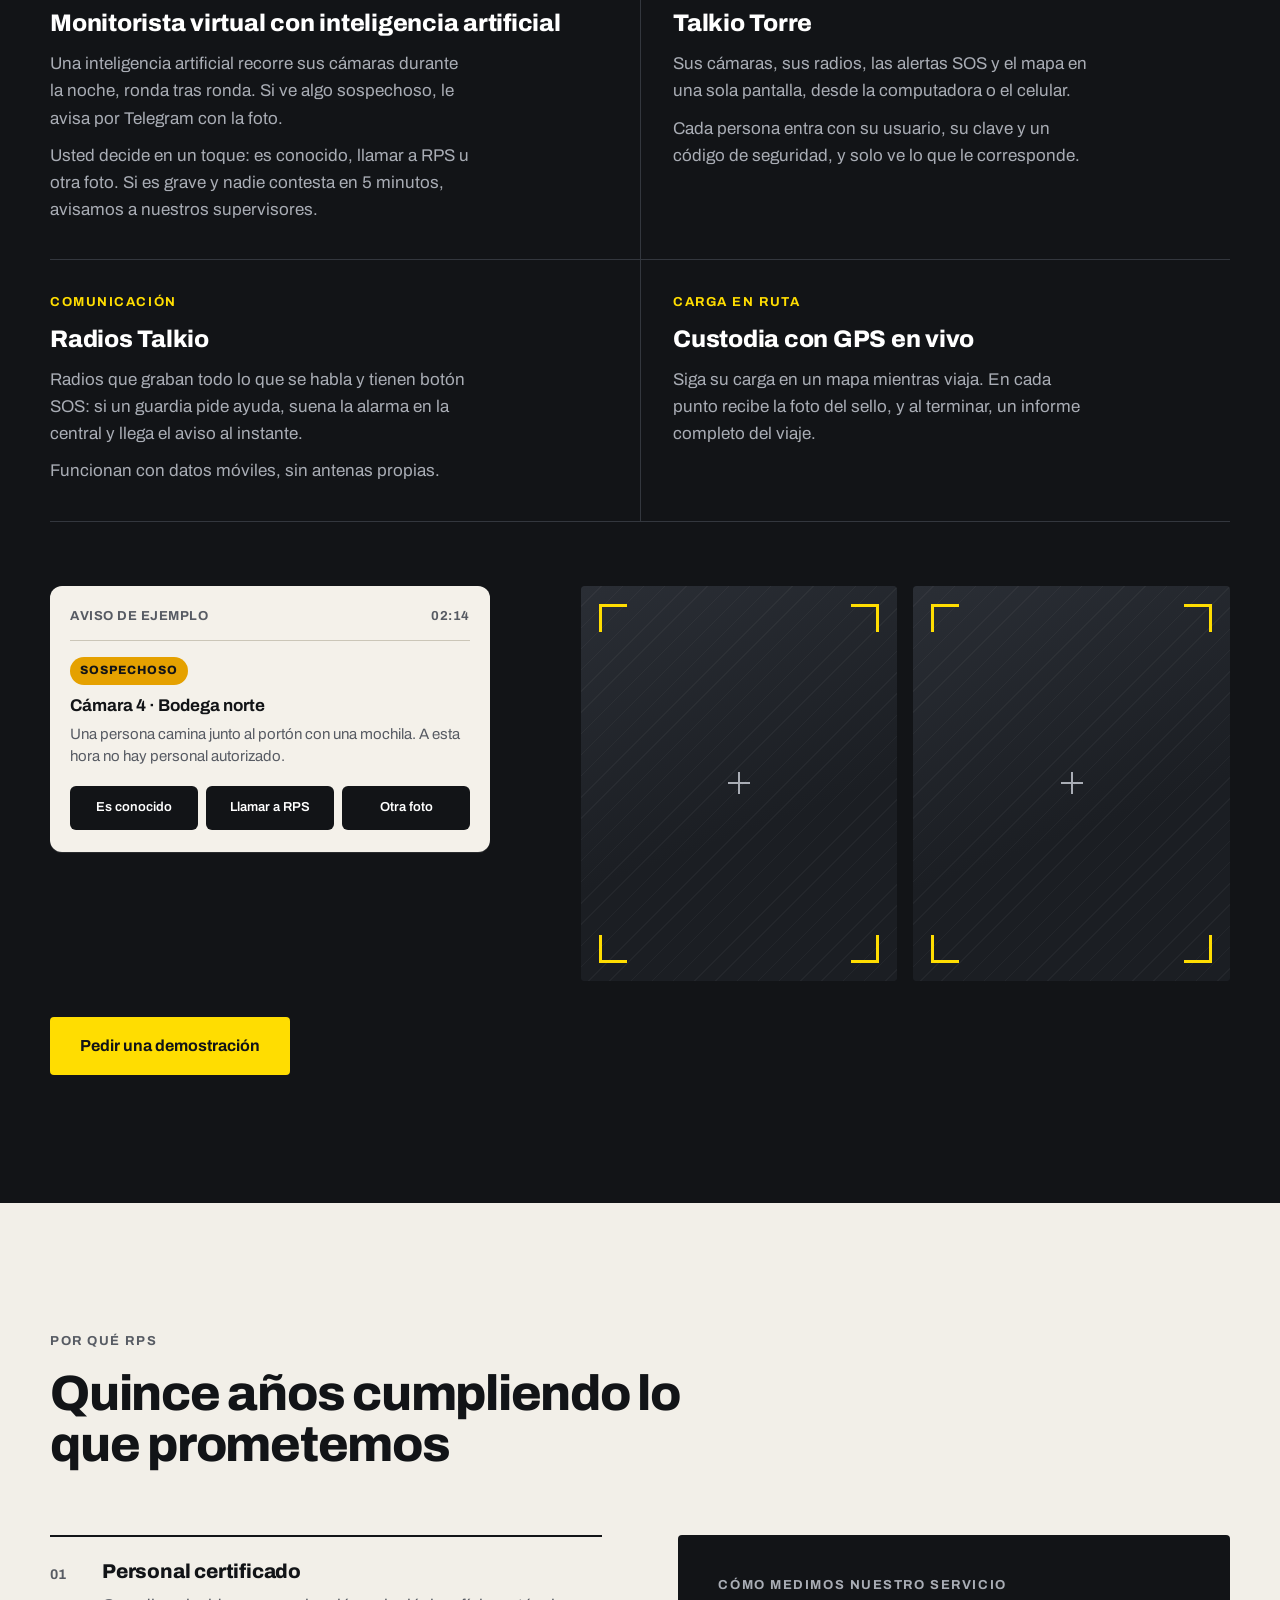
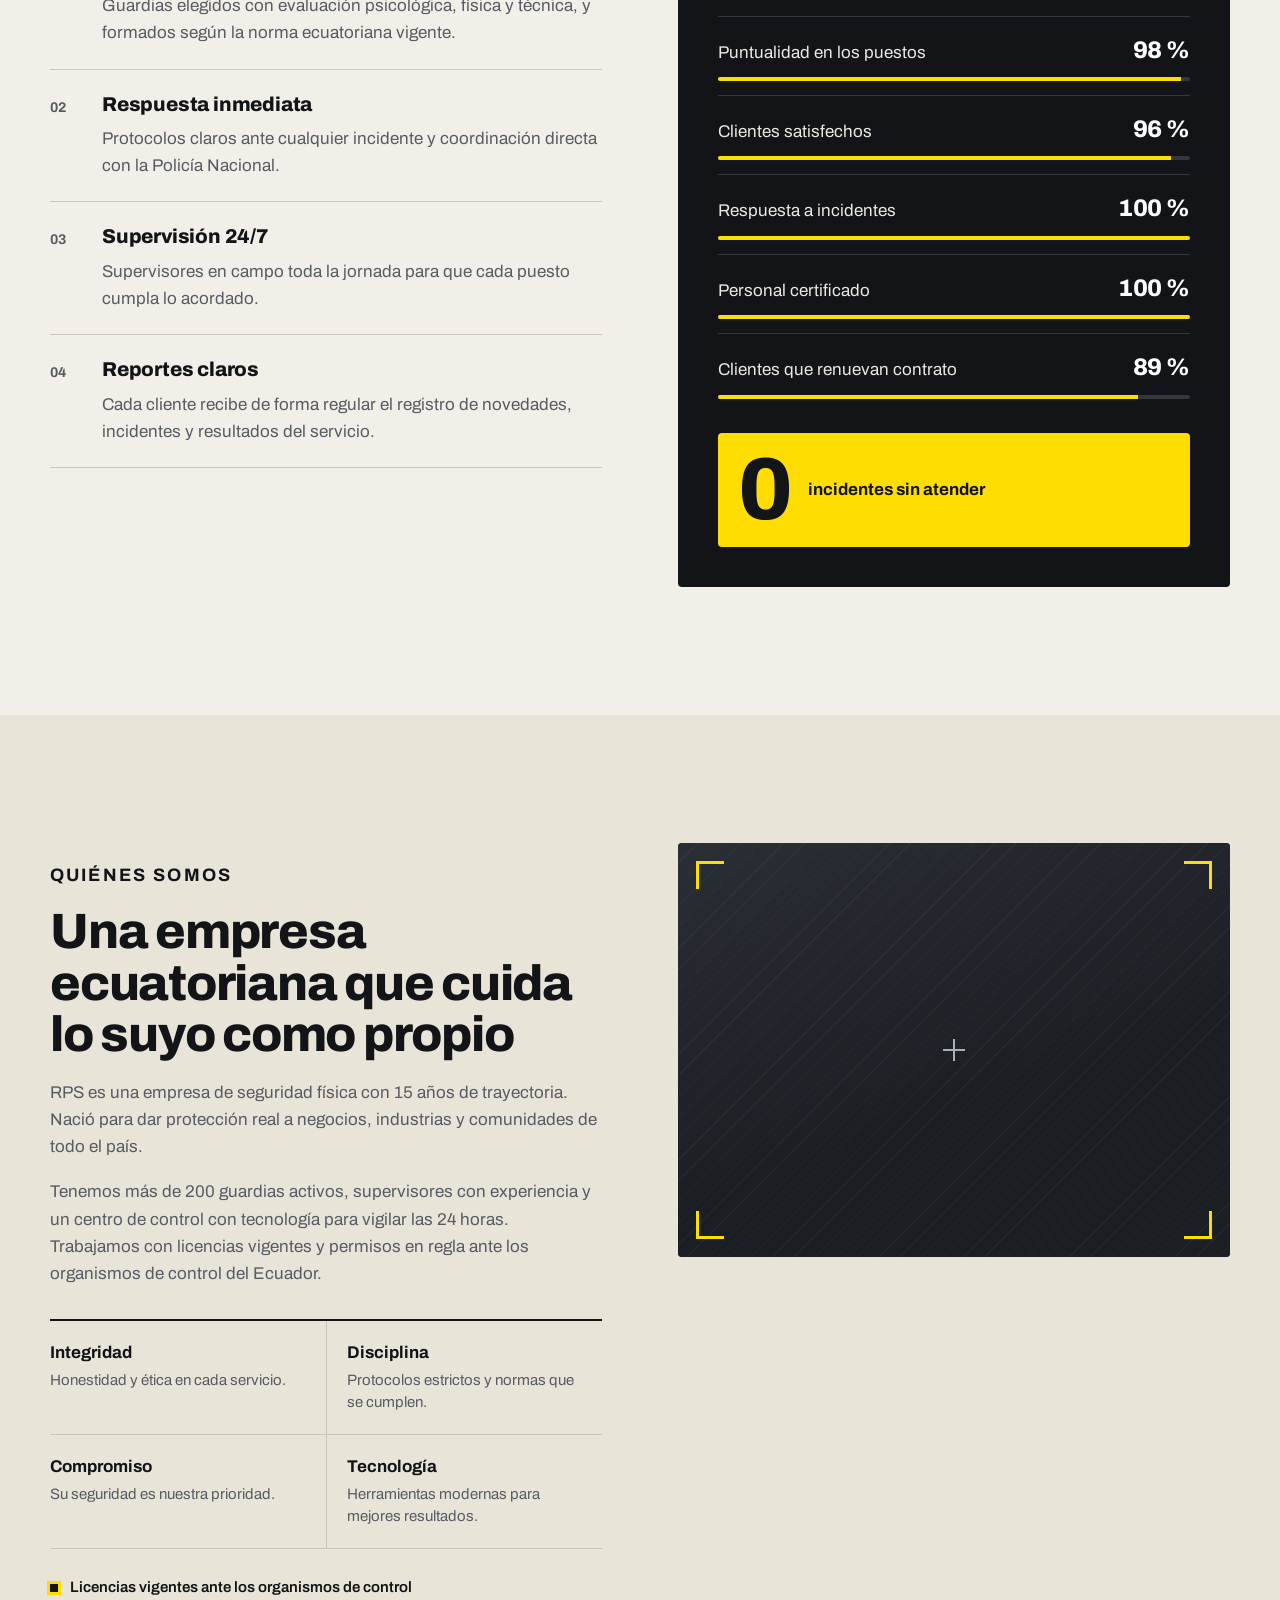
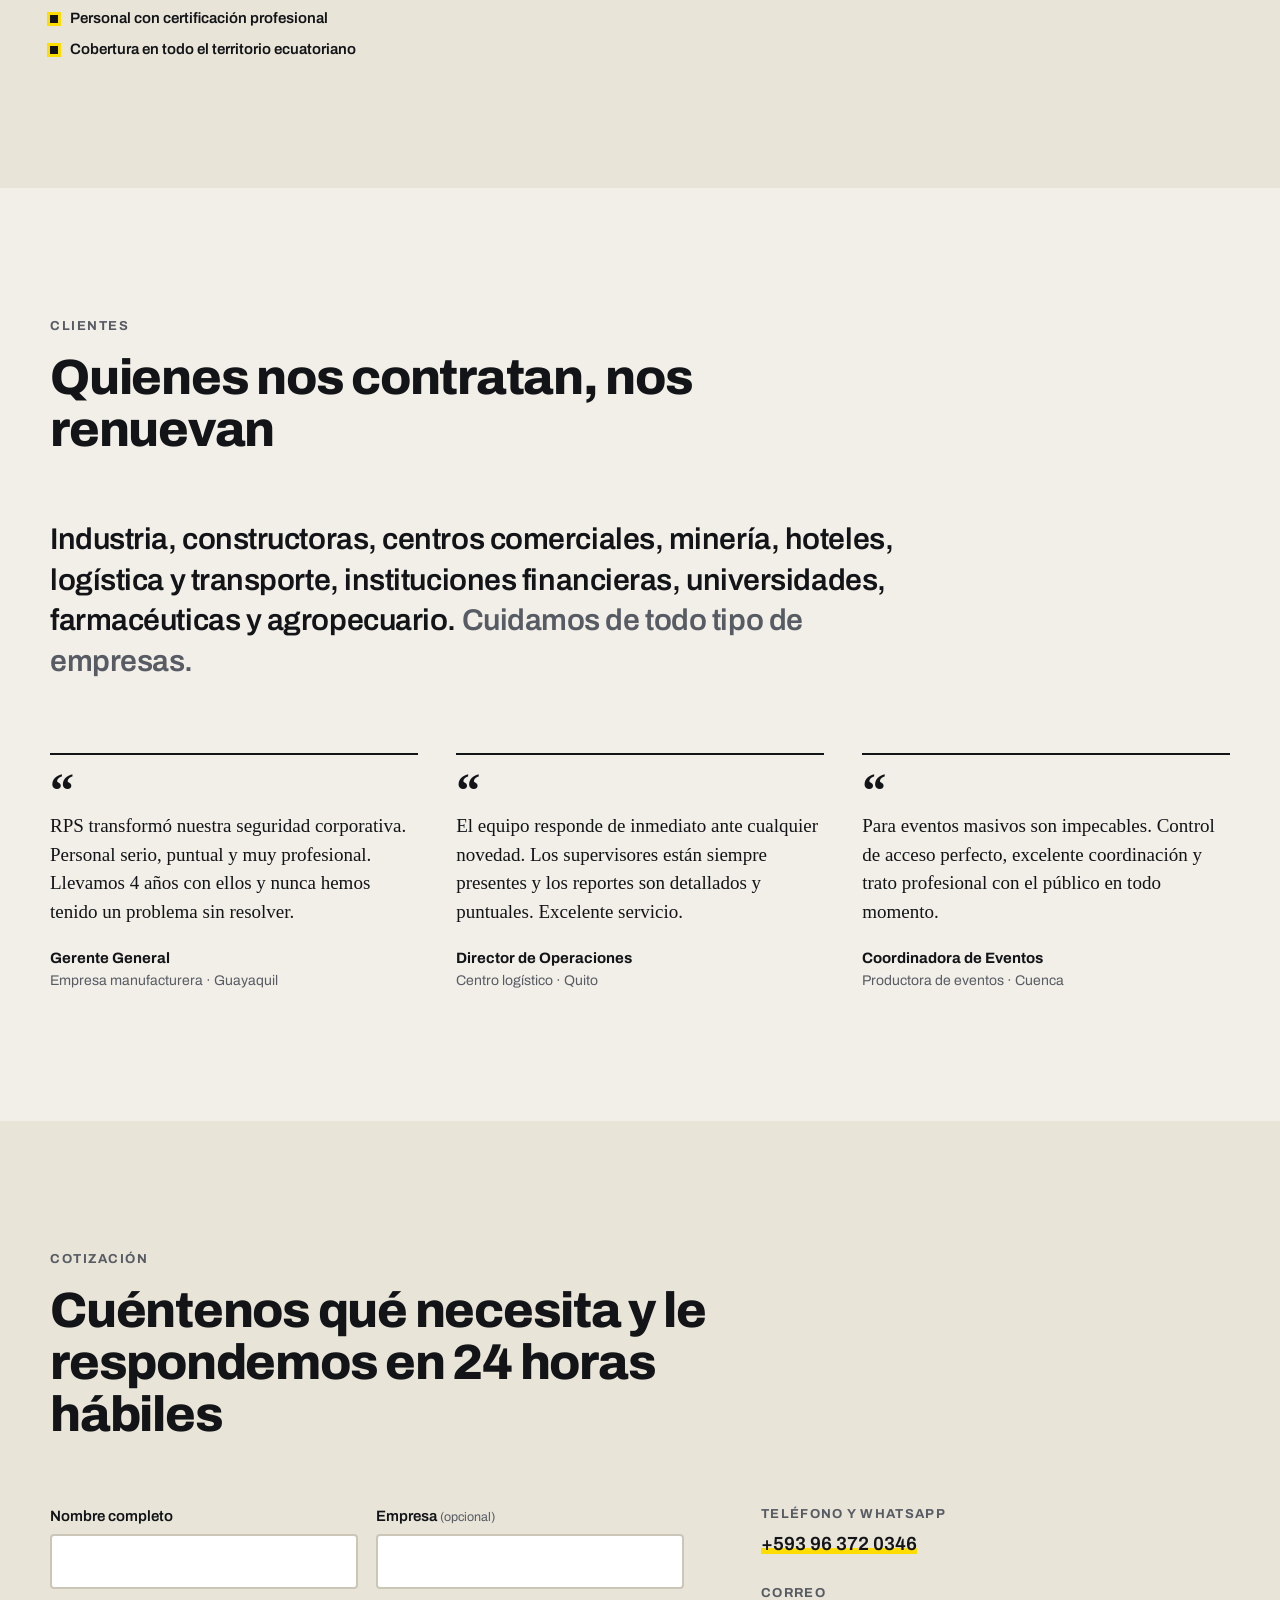
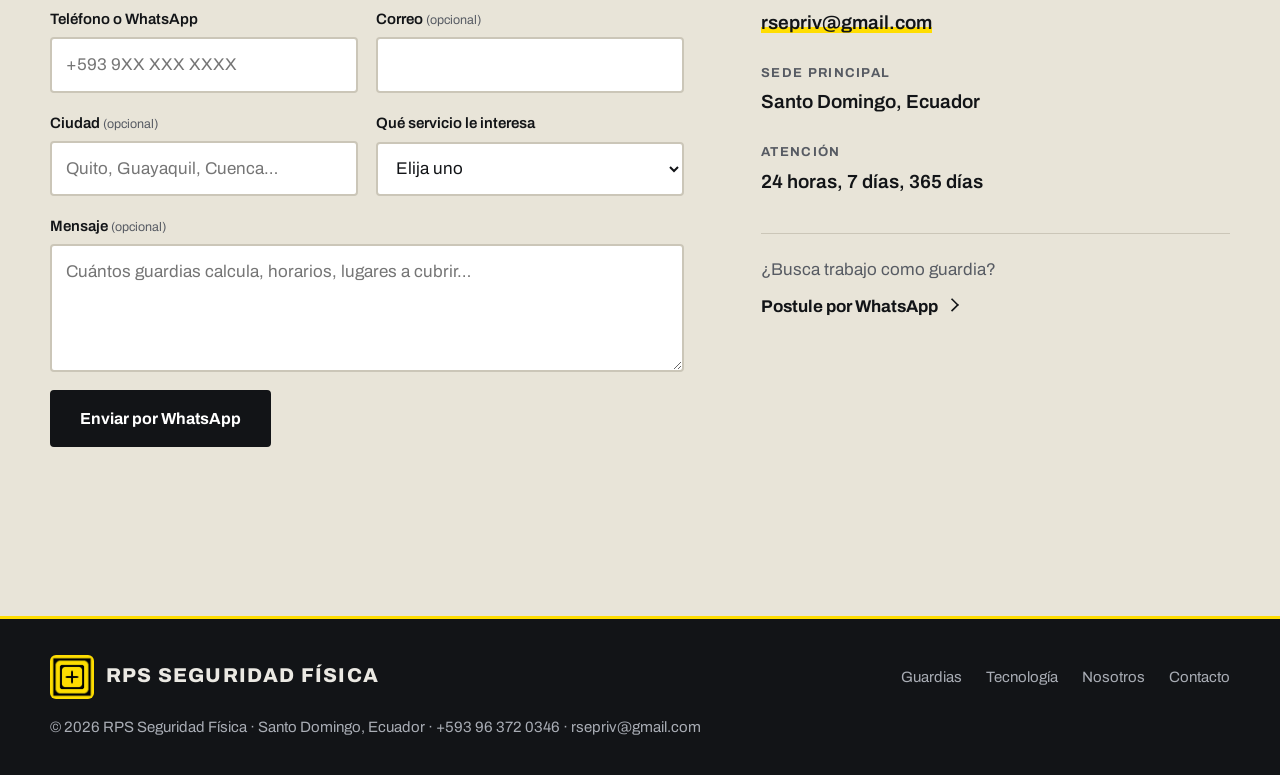
==== commit eaf62ef0: "Rediseño del sitio: una página con guardias y servicios tecnológicos de RPS Co-Authored-By: Claude S" ====
--- a/index.html
+++ b/index.html
@@ -2,640 +2,395 @@
 <html lang="es">
 <head>
 <meta charset="UTF-8">
-<meta name="viewport" content="width=device-width, initial-scale=1.0">
-<title>RPS Seguridad – Guardias de Seguridad Física en Ecuador</title>
-<meta name="description" content="RPS Seguridad Física: empresa ecuatoriana con 15 años de experiencia en guardias de seguridad, vigilancia, patrullaje y protección corporativa en Ecuador.">
-<meta name="theme-color" content="#080808">
+<meta name="viewport" content="width=device-width, initial-scale=1">
+<title>RPS Seguridad Física | Guardias de seguridad y monitoreo con cámaras en Ecuador</title>
+<meta name="description" content="RPS Seguridad Física, de Santo Domingo, Ecuador: 15 años con guardias, rondas, custodia de mercancía y monitoreo con cámaras e inteligencia artificial para empresas, industrias y eventos.">
+<meta name="theme-color" content="#121417">
+<link rel="canonical" href="https://rpssec.com/">
 <meta property="og:type" content="website">
 <meta property="og:site_name" content="RPS Seguridad Física">
-<meta property="og:title" content="RPS Seguridad Física – Guardias de Seguridad en Ecuador">
-<meta property="og:description" content="15 años protegiendo empresas, industrias y eventos en todo Ecuador. Guardias certificados, supervisión 24/7, respuesta inmediata.">
+<meta property="og:title" content="RPS Seguridad Física: guardias y monitoreo con cámaras en Ecuador">
+<meta property="og:description" content="15 años cuidando empresas, industrias y eventos. Más de 200 guardias y un centro de control que revisa sus cámaras de noche.">
+<meta property="og:url" content="https://rpssec.com/">
 <meta property="og:locale" content="es_EC">
-<meta name="twitter:card" content="summary">
-<meta name="twitter:title" content="RPS Seguridad Física – Guardias de Seguridad en Ecuador">
-<meta name="twitter:description" content="15 años protegiendo empresas, industrias y eventos en todo Ecuador. Guardias certificados, supervisión 24/7, respuesta inmediata.">
-<link rel="preconnect" href="https://fonts.googleapis.com">
-<link href="https://fonts.googleapis.com/css2?family=Barlow+Condensed:wght@400;600;700;800&family=Barlow:wght@300;400;500;600&display=swap" rel="stylesheet">
-<style>
-*{margin:0;padding:0;box-sizing:border-box}
-:root{--black:#080808;--dark:#111;--mid:#1a1a1a;--yellow:#F5C400;--yellow-hover:#ffd700;--white:#fff;--gray-text:#aaa;--gray-dim:#666;--border:#222}
-html{scroll-behavior:smooth}
-body{background:var(--black);color:var(--white);font-family:'Barlow',sans-serif;overflow-x:hidden}
-
-/* NAV */
-nav{position:sticky;top:0;z-index:999;background:rgba(8,8,8,0.97);backdrop-filter:blur(10px);border-bottom:1px solid #1a1a1a}
-.nav-inner{max-width:1200px;margin:0 auto;display:flex;align-items:center;justify-content:space-between;height:68px;padding:0 32px}
-.logo-wrap{display:flex;align-items:center;gap:14px;text-decoration:none}
-.logo-img{width:40px;height:40px;object-fit:contain}
-.logo-text{font-family:'Barlow Condensed',sans-serif;font-weight:800;font-size:22px;letter-spacing:3px;color:var(--yellow);line-height:1}
-.logo-text span{color:#555;font-weight:400;font-size:11px;letter-spacing:2px;display:block}
-.nav-links{display:flex;gap:32px;list-style:none}
-.nav-links a{color:#777;text-decoration:none;font-size:12px;font-weight:600;letter-spacing:1px;text-transform:uppercase;transition:color .2s}
-.nav-links a:hover{color:var(--yellow)}
-.nav-cta{background:var(--yellow);color:var(--black);padding:10px 24px;font-weight:700;font-size:12px;letter-spacing:1px;text-transform:uppercase;border:none;cursor:pointer;font-family:'Barlow',sans-serif;transition:background .2s,transform .12s ease-out;text-decoration:none;display:inline-block}
-.nav-cta:hover{background:var(--yellow-hover)}
-.nav-cta:active,.btn-primary:active,.btn-dark:active,.btn-ghost:active{transform:scale(0.97)}
-.nav-burger{display:none;flex-direction:column;justify-content:center;gap:5px;width:34px;height:34px;background:none;border:none;cursor:pointer;padding:0}
-.nav-burger span{display:block;width:100%;height:2px;background:var(--white);transition:transform .25s ease-out,opacity .2s}
-.nav-burger[aria-expanded="true"] span:nth-child(1){transform:translateY(7px) rotate(45deg)}
-.nav-burger[aria-expanded="true"] span:nth-child(2){opacity:0}
-.nav-burger[aria-expanded="true"] span:nth-child(3){transform:translateY(-7px) rotate(-45deg)}
-.mobile-nav{display:flex;position:fixed;top:68px;left:0;right:0;background:rgba(8,8,8,0.98);backdrop-filter:blur(10px);border-bottom:1px solid #1a1a1a;padding:8px 24px 20px;flex-direction:column;gap:2px;z-index:998;transform:translateY(-8px);opacity:0;visibility:hidden;pointer-events:none;transition:transform .22s ease-out,opacity .18s,visibility 0s linear .22s}
-.mobile-nav.open{transform:translateY(0);opacity:1;visibility:visible;pointer-events:auto;transition:transform .22s ease-out,opacity .18s}
-@media(min-width:901px){.mobile-nav{display:none}}
-.mobile-nav a{color:#999;text-decoration:none;font-size:13px;font-weight:600;letter-spacing:1px;text-transform:uppercase;padding:14px 4px;border-bottom:1px solid #161616;transition:color .2s}
-.mobile-nav a:hover,.mobile-nav a:active{color:var(--yellow)}
-
-/* HERO */
-.hero{min-height:100vh;background:var(--black);display:flex;align-items:center;padding:80px 32px;position:relative;overflow:hidden}
-.hero-bg-text{position:absolute;right:-2%;top:50%;transform:translateY(-50%);font-family:'Barlow Condensed',sans-serif;font-size:clamp(160px,22vw,320px);font-weight:800;color:rgba(245,196,0,0.028);letter-spacing:-12px;user-select:none;pointer-events:none;line-height:1}
-.hero-stripe{position:absolute;left:0;bottom:0;width:100%;height:3px;background:var(--yellow)}
-.hero-content{position:relative;z-index:2;max-width:1200px;margin:0 auto;width:100%;display:grid;grid-template-columns:1.2fr 1fr;gap:80px;align-items:center}
-.hero-badge{display:inline-flex;align-items:center;gap:8px;background:rgba(245,196,0,0.1);border:1px solid rgba(245,196,0,0.3);color:var(--yellow);font-size:11px;font-weight:700;letter-spacing:2px;text-transform:uppercase;padding:7px 16px;margin-bottom:28px}
-.hero h1{font-family:'Barlow Condensed',sans-serif;font-size:clamp(60px,9vw,110px);font-weight:800;line-height:0.88;text-transform:uppercase;letter-spacing:-2px;margin-bottom:28px}
-.hero h1 .accent{color:var(--yellow)}
-.hero h1 .outline{-webkit-text-stroke:2px #fff;color:transparent}
-.hero-sub{font-size:17px;color:#888;max-width:480px;line-height:1.8;margin-bottom:44px;font-weight:300}
-.hero-btns{display:flex;gap:14px;flex-wrap:wrap}
-.btn-primary{background:var(--yellow);color:var(--black);padding:15px 36px;font-weight:700;font-size:13px;letter-spacing:1px;text-transform:uppercase;border:none;cursor:pointer;font-family:'Barlow',sans-serif;transition:background .2s;text-decoration:none;display:inline-block}
-.btn-primary:hover{background:var(--yellow-hover)}
-.btn-ghost{background:transparent;color:var(--white);padding:15px 36px;font-weight:600;font-size:13px;letter-spacing:1px;text-transform:uppercase;border:1.5px solid #333;cursor:pointer;font-family:'Barlow',sans-serif;transition:all .2s;text-decoration:none;display:inline-block}
-.btn-ghost:hover{border-color:var(--yellow);color:var(--yellow)}
-.hero-right{display:flex;flex-direction:column;gap:0}
-.hero-stats{display:grid;grid-template-columns:1fr 1fr;gap:2px}
-.stat-box{background:#111;padding:32px 28px}
-.stat-box:hover{background:#161616}
-.stat-num{font-family:'Barlow Condensed',sans-serif;font-size:52px;font-weight:800;color:var(--yellow);line-height:1}
-.stat-label{font-size:11px;color:#555;text-transform:uppercase;letter-spacing:1.5px;margin-top:6px;font-weight:600}
-.hero-certif{background:rgba(245,196,0,0.06);border:1px solid rgba(245,196,0,0.15);padding:20px 24px;margin-top:2px;display:flex;align-items:center;gap:14px}
-.certif-icon{font-size:24px}
-.certif-text{font-size:13px;color:#888;line-height:1.5}
-.certif-text strong{color:var(--yellow);display:block;font-size:12px;letter-spacing:1px;text-transform:uppercase;margin-bottom:2px}
-
-/* STRIP */
-.strip{background:var(--yellow);padding:14px 32px;overflow:hidden}
-.strip-inner{max-width:1200px;margin:0 auto;display:flex;align-items:center;gap:48px;white-space:nowrap}
-.strip-item{font-family:'Barlow Condensed',sans-serif;font-size:16px;font-weight:700;letter-spacing:1px;text-transform:uppercase;color:var(--black);display:flex;align-items:center;gap:10px;flex-shrink:0}
-.strip-dot{width:5px;height:5px;background:rgba(0,0,0,0.3);border-radius:50%}
-
-/* SERVICIOS */
-#servicios{background:#0c0c0c;padding:100px 32px}
-.container{max-width:1200px;margin:0 auto}
-.section-eyebrow{display:flex;align-items:center;gap:14px;margin-bottom:20px}
-.eyebrow-line{width:32px;height:2px;background:var(--yellow)}
-.eyebrow-text{font-size:11px;font-weight:700;letter-spacing:3px;text-transform:uppercase;color:var(--yellow)}
-.section-title{font-family:'Barlow Condensed',sans-serif;font-size:clamp(40px,6vw,70px);font-weight:800;line-height:0.92;text-transform:uppercase;letter-spacing:-1px;margin-bottom:16px}
-.section-sub{font-size:16px;color:#666;max-width:540px;line-height:1.7;font-weight:300;margin-bottom:60px}
-.services-grid{display:grid;grid-template-columns:repeat(3,1fr);gap:2px}
-.service-card{background:#111;padding:40px 36px;position:relative;overflow:hidden;transition:background .25s;cursor:default}
-.service-card::before{content:'';position:absolute;top:0;left:0;width:3px;height:0;background:var(--yellow);transition:height .4s}
-.service-card:hover{background:#161616}
-.service-card:hover::before{height:100%}
-.s-icon{width:52px;height:52px;background:rgba(245,196,0,0.1);border:1px solid rgba(245,196,0,0.2);display:flex;align-items:center;justify-content:center;margin-bottom:28px;font-size:24px}
-.s-title{font-family:'Barlow Condensed',sans-serif;font-size:22px;font-weight:700;text-transform:uppercase;letter-spacing:0.5px;margin-bottom:14px;color:var(--white)}
-.s-desc{font-size:14px;color:#666;line-height:1.75;font-weight:300}
-
-/* POR QUÉ */
-#porque{background:var(--black);padding:100px 32px}
-.porque-layout{display:grid;grid-template-columns:1fr 1fr;gap:80px;align-items:start}
-.porque-items{display:flex;flex-direction:column}
-.pq-item{display:grid;grid-template-columns:56px 1fr;gap:20px;padding:28px 0;border-bottom:1px solid #161616;align-items:start}
-.pq-num{font-family:'Barlow Condensed',sans-serif;font-size:44px;font-weight:800;color:#1f1f1f;line-height:1;padding-top:2px}
-.pq-title{font-size:15px;font-weight:700;letter-spacing:0.3px;margin-bottom:8px;color:var(--white)}
-.pq-desc{font-size:13px;color:#555;line-height:1.65;font-weight:300}
-.dashboard{background:#0f0f0f;border:1px solid #1a1a1a;padding:44px}
-.dash-title{font-size:10px;font-weight:700;letter-spacing:3px;text-transform:uppercase;color:#444;margin-bottom:32px}
-.metric{margin-bottom:24px}
-.metric-top{display:flex;justify-content:space-between;align-items:baseline;margin-bottom:8px}
-.metric-name{font-size:12px;color:#666;text-transform:uppercase;letter-spacing:0.5px}
-.metric-val{font-family:'Barlow Condensed',sans-serif;font-size:20px;font-weight:700;color:var(--yellow)}
-.metric-track{height:3px;background:#1a1a1a;position:relative}
-.metric-fill{height:3px;background:var(--yellow);position:absolute;top:0;left:0;transition:width 1s}
-.dash-kpis{display:grid;grid-template-columns:1fr 1fr;gap:2px;margin-top:36px;border-top:1px solid #1a1a1a;padding-top:36px}
-.kpi{text-align:center;padding:20px}
-.kpi-val{font-family:'Barlow Condensed',sans-serif;font-size:44px;font-weight:800;color:var(--yellow);line-height:1}
-.kpi-label{font-size:10px;color:#444;text-transform:uppercase;letter-spacing:1.5px;margin-top:6px}
-
-/* NOSOTROS */
-#nosotros{background:#0c0c0c;padding:100px 32px}
-.about-layout{display:grid;grid-template-columns:1fr 1fr;gap:80px;align-items:center}
-.about-p{font-size:16px;color:#666;line-height:1.85;font-weight:300;margin-bottom:22px}
-.values{display:grid;grid-template-columns:1fr 1fr;gap:2px;margin-top:36px}
-.val{background:#111;padding:22px 24px;border-left:3px solid var(--yellow)}
-.val-t{font-size:11px;font-weight:700;text-transform:uppercase;letter-spacing:1px;color:var(--yellow);margin-bottom:6px}
-.val-d{font-size:12px;color:#555;line-height:1.55;font-weight:300}
-.about-visual{background:#111;padding:56px;display:flex;flex-direction:column;align-items:center;justify-content:center;min-height:480px;gap:0}
-.av-logo{width:100px;height:100px;object-fit:contain;margin-bottom:28px}
-.av-name{font-family:'Barlow Condensed',sans-serif;font-size:44px;font-weight:800;letter-spacing:4px;color:var(--yellow);line-height:1}
-.av-sub{font-size:10px;color:#333;letter-spacing:4px;text-transform:uppercase;margin-top:8px;margin-bottom:36px}
-.badges{display:flex;flex-direction:column;gap:8px;width:100%}
-.badge{background:#0f0f0f;border:1px solid #1e1e1e;padding:12px 20px;font-size:11px;color:#444;text-transform:uppercase;letter-spacing:1px;display:flex;align-items:center;gap:8px}
-.badge::before{content:'✓';color:var(--yellow);font-weight:700}
-
-/* CLIENTES */
-#clientes{background:var(--black);padding:100px 32px}
-.clients-logos{display:flex;flex-wrap:wrap;gap:2px;margin-bottom:60px}
-.client-tag{background:#0f0f0f;border:1px solid #161616;padding:18px 28px;font-size:13px;font-weight:600;color:#333;text-transform:uppercase;letter-spacing:1px;transition:all .25s;cursor:default}
-.client-tag:hover{background:#131300;border-color:rgba(245,196,0,0.3);color:var(--yellow)}
-.testimonials{display:grid;grid-template-columns:repeat(3,1fr);gap:2px}
-.tcard{background:#0f0f0f;border:1px solid #141414;padding:36px;position:relative;overflow:hidden}
-.tcard::after{content:'"';font-family:'Barlow Condensed',sans-serif;font-size:100px;color:var(--yellow);position:absolute;bottom:-10px;right:16px;line-height:1;opacity:0.08;pointer-events:none}
-.ttext{font-size:14px;color:#666;line-height:1.75;margin-bottom:24px;font-weight:300;font-style:italic}
-.tauthor{font-size:12px;font-weight:700;text-transform:uppercase;letter-spacing:0.5px;color:#bbb}
-.trole{font-size:11px;color:#444;margin-top:3px}
-.tstar{color:var(--yellow);font-size:13px;margin-bottom:16px;letter-spacing:2px}
-
-/* CONTACTO */
-#contacto{background:var(--yellow);padding:100px 32px}
-.contact-layout{display:grid;grid-template-columns:1fr 1fr;gap:80px}
-#contacto .eyebrow-text{color:#6a5200}
-#contacto .eyebrow-line{background:#6a5200}
-#contacto .section-title{color:var(--black)}
-#contacto .section-sub{color:#5a4700}
-.cform{display:flex;flex-direction:column;gap:14px}
-.frow{display:grid;grid-template-columns:1fr 1fr;gap:10px}
-.fgroup{display:flex;flex-direction:column;gap:6px}
-.fgroup label{font-size:10px;font-weight:700;text-transform:uppercase;letter-spacing:1.5px;color:#6a5200}
-.fgroup input,.fgroup select,.fgroup textarea{background:rgba(0,0,0,0.08);border:1.5px solid rgba(0,0,0,0.12);padding:13px 16px;font-size:14px;color:var(--black);font-family:'Barlow',sans-serif;outline:none;transition:border .2s;-webkit-appearance:none}
-.fgroup input::placeholder,.fgroup textarea::placeholder{color:rgba(0,0,0,0.28)}
-.fgroup input:focus,.fgroup select:focus,.fgroup textarea:focus{border-color:rgba(0,0,0,0.45)}
-.fgroup textarea{min-height:96px;resize:vertical}
-.btn-dark{background:var(--black);color:var(--yellow);padding:15px 0;font-weight:700;font-size:13px;letter-spacing:1px;text-transform:uppercase;border:none;cursor:pointer;font-family:'Barlow',sans-serif;width:100%;transition:background .2s}
-.btn-dark:hover{background:#1a1a1a}
-.cinfo{display:flex;flex-direction:column;gap:0}
-.citem{display:flex;gap:18px;align-items:flex-start;padding:24px 0;border-bottom:1px solid rgba(0,0,0,0.08)}
-.citem:first-child{padding-top:0}
-.cico{width:46px;height:46px;background:rgba(0,0,0,0.1);display:flex;align-items:center;justify-content:center;font-size:20px;flex-shrink:0}
-.cdl{font-size:10px;font-weight:700;text-transform:uppercase;letter-spacing:1.5px;color:#8a6f00;margin-bottom:5px}
-.cdv{font-size:15px;font-weight:700;color:var(--black)}
-.cdv a{color:var(--black);text-decoration:none}
-.cdv a:hover{text-decoration:underline}
-.cbox{background:rgba(0,0,0,0.08);padding:24px;margin-top:8px}
-.cbox-t{font-size:10px;font-weight:700;text-transform:uppercase;letter-spacing:1.5px;color:#6a5200;margin-bottom:8px}
-.cbox-d{font-size:15px;font-weight:600;color:var(--black);line-height:1.5}
-
-/* FOOTER */
-footer{background:#050505;border-top:1px solid #111;padding:36px 32px}
-.foot-inner{max-width:1200px;margin:0 auto;display:flex;align-items:center;justify-content:space-between;flex-wrap:wrap;gap:20px}
-.foot-logo{display:flex;align-items:center;gap:12px}
-.foot-logo img{width:32px;height:32px;object-fit:contain}
-.foot-logo-text{font-family:'Barlow Condensed',sans-serif;font-weight:800;font-size:18px;letter-spacing:3px;color:var(--yellow)}
-.foot-copy{font-size:11px;color:#333;letter-spacing:0.3px}
-.foot-links{display:flex;gap:24px}
-.foot-links a{font-size:11px;color:#333;text-decoration:none;transition:color .2s;letter-spacing:0.5px;text-transform:uppercase}
-.foot-links a:hover{color:var(--yellow)}
-
-/* WHATSAPP FLOAT */
-.wa-btn{position:fixed;bottom:28px;right:28px;z-index:9999;width:58px;height:58px;background:#25D366;border-radius:50%;display:flex;align-items:center;justify-content:center;text-decoration:none;box-shadow:0 4px 20px rgba(37,211,102,0.4);transition:transform .2s,box-shadow .2s;animation:wa-pulse 2.6s ease-out 1.5s 3}
-.wa-btn:hover{transform:scale(1.08);box-shadow:0 6px 28px rgba(37,211,102,0.55)}
-.wa-btn:active{transform:scale(0.95)}
-.wa-btn svg{width:30px;height:30px;fill:white}
-@keyframes wa-pulse{0%,100%{box-shadow:0 4px 20px rgba(37,211,102,0.4)}50%{box-shadow:0 4px 20px rgba(37,211,102,0.4),0 0 0 10px rgba(37,211,102,0.18)}}
-
-/* ICONS */
-.icon{width:1em;height:1em;stroke:currentColor;fill:none;stroke-width:1.6;stroke-linecap:round;stroke-linejoin:round;display:block}
-.s-icon .icon,.certif-icon .icon{width:26px;height:26px;color:var(--yellow)}
-.cico .icon{width:20px;height:20px;color:var(--black)}
-
-/* SCROLL REVEAL */
-[data-reveal]{opacity:0;transform:translateY(22px);transition:opacity .6s cubic-bezier(0.16,1,0.3,1),transform .6s cubic-bezier(0.16,1,0.3,1)}
-[data-reveal].in-view{opacity:1;transform:translateY(0)}
-[data-reveal-group].in-view [data-reveal-item]{opacity:1;transform:translateY(0)}
-[data-reveal-item]{opacity:0;transform:translateY(18px);transition:opacity .55s cubic-bezier(0.16,1,0.3,1),transform .55s cubic-bezier(0.16,1,0.3,1)}
-[data-reveal-item]:nth-child(1){transition-delay:0ms}
-[data-reveal-item]:nth-child(2){transition-delay:60ms}
-[data-reveal-item]:nth-child(3){transition-delay:120ms}
-[data-reveal-item]:nth-child(4){transition-delay:180ms}
-[data-reveal-item]:nth-child(5){transition-delay:240ms}
-[data-reveal-item]:nth-child(6){transition-delay:300ms}
-
-/* FOCUS (keyboard accessibility) */
-a:focus-visible,button:focus-visible,input:focus-visible,select:focus-visible,textarea:focus-visible{outline:2px solid var(--yellow);outline-offset:2px}
-#contacto a:focus-visible,#contacto button:focus-visible,#contacto input:focus-visible,#contacto select:focus-visible,#contacto textarea:focus-visible{outline-color:var(--black)}
-
-@media(prefers-reduced-motion:reduce){
-  html{scroll-behavior:auto}
-  [data-reveal],[data-reveal-item]{opacity:1!important;transform:none!important;transition:none!important}
-  .wa-btn{animation:none}
-  *{animation-duration:.01ms!important;transition-duration:.01ms!important}
+<meta property="og:image" content="https://rpssec.com/img/compartir.png">
+<meta property="og:image:width" content="1200">
+<meta property="og:image:height" content="630">
+<meta name="twitter:card" content="summary_large_image">
+<link rel="icon" type="image/png" sizes="48x48" href="img/favicon-48.png">
+<link rel="apple-touch-icon" href="img/icono-160.png">
+<link rel="preload" href="fonts/archivo-latin.woff2" as="font" type="font/woff2" crossorigin>
+<link rel="stylesheet" href="css/estilo.css">
+<script type="application/ld+json">
+{
+  "@context": "https://schema.org",
+  "@type": "LocalBusiness",
+  "name": "RPS Seguridad Física",
+  "url": "https://rpssec.com/",
+  "logo": "https://rpssec.com/img/logo.png",
+  "image": "https://rpssec.com/img/compartir.png",
+  "description": "Empresa ecuatoriana de seguridad física con 15 años de experiencia: vigilancia fija, rondas de patrullaje, seguridad en eventos, seguridad corporativa, custodia de mercancía y monitoreo con cámaras e inteligencia artificial.",
+  "telephone": "+593963720346",
+  "email": "rsepriv@gmail.com",
+  "address": {
+    "@type": "PostalAddress",
+    "addressLocality": "Santo Domingo",
+    "addressCountry": "EC"
+  },
+  "areaServed": { "@type": "Country", "name": "Ecuador" },
+  "hasOfferCatalog": {
+    "@type": "OfferCatalog",
+    "name": "Servicios de seguridad",
+    "itemListElement": [
+      { "@type": "Offer", "itemOffered": { "@type": "Service", "name": "Vigilancia fija" } },
+      { "@type": "Offer", "itemOffered": { "@type": "Service", "name": "Rondas de patrullaje" } },
+      { "@type": "Offer", "itemOffered": { "@type": "Service", "name": "Seguridad en eventos" } },
+      { "@type": "Offer", "itemOffered": { "@type": "Service", "name": "Seguridad corporativa" } },
+      { "@type": "Offer", "itemOffered": { "@type": "Service", "name": "Custodia de mercancía" } },
+      { "@type": "Offer", "itemOffered": { "@type": "Service", "name": "Monitoreo y CCTV" } },
+      { "@type": "Offer", "itemOffered": { "@type": "Service", "name": "Monitoreo con cámaras e inteligencia artificial" } },
+      { "@type": "Offer", "itemOffered": { "@type": "Service", "name": "Talkio Torre, panel de control de cámaras, radios y alertas" } },
+      { "@type": "Offer", "itemOffered": { "@type": "Service", "name": "Radios Talkio con grabación y botón SOS" } },
+      { "@type": "Offer", "itemOffered": { "@type": "Service", "name": "Custodia de carga con GPS en vivo" } }
+    ]
+  }
 }
-
-@media(max-width:900px){
-  .hero-content,.porque-layout,.about-layout,.contact-layout{grid-template-columns:1fr}
-  .hero-right{display:none}
-  .services-grid{grid-template-columns:1fr 1fr}
-  .testimonials{grid-template-columns:1fr}
-  .nav-links{display:none}
-  .nav-burger{display:flex}
-}
-@media(max-width:600px){
-  .services-grid{grid-template-columns:1fr}
-  .values{grid-template-columns:1fr}
-  .frow{grid-template-columns:1fr}
-  .hero-stats{grid-template-columns:1fr 1fr}
-}
-</style>
+</script>
 </head>
 <body>
-
-<!-- WHATSAPP -->
-<a href="https://wa.me/593963720346?text=Hola,%20me%20interesa%20solicitar%20información%20sobre%20sus%20servicios%20de%20seguridad." class="wa-btn" target="_blank" aria-label="Contáctanos por WhatsApp">
-  <svg viewBox="0 0 24 24" xmlns="http://www.w3.org/2000/svg"><path d="M17.472 14.382c-.297-.149-1.758-.867-2.03-.967-.273-.099-.471-.148-.67.15-.197.297-.767.966-.94 1.164-.173.199-.347.223-.644.075-.297-.15-1.255-.463-2.39-1.475-.883-.788-1.48-1.761-1.653-2.059-.173-.297-.018-.458.13-.606.134-.133.298-.347.446-.52.149-.174.198-.298.298-.497.099-.198.05-.371-.025-.52-.075-.149-.669-1.612-.916-2.207-.242-.579-.487-.5-.669-.51-.173-.008-.371-.01-.57-.01-.198 0-.52.074-.792.372-.272.297-1.04 1.016-1.04 2.479 0 1.462 1.065 2.875 1.213 3.074.149.198 2.096 3.2 5.077 4.487.709.306 1.262.489 1.694.625.712.227 1.36.195 1.871.118.571-.085 1.758-.719 2.006-1.413.248-.694.248-1.289.173-1.413-.074-.124-.272-.198-.57-.347m-5.421 7.403h-.004a9.87 9.87 0 01-5.031-1.378l-.361-.214-3.741.982.998-3.648-.235-.374a9.86 9.86 0 01-1.51-5.26c.001-5.45 4.436-9.884 9.888-9.884 2.64 0 5.122 1.03 6.988 2.898a9.825 9.825 0 012.893 6.994c-.003 5.45-4.437 9.884-9.885 9.884m8.413-18.297A11.815 11.815 0 0012.05 0C5.495 0 .16 5.335.157 11.892c0 2.096.547 4.142 1.588 5.945L.057 24l6.305-1.654a11.882 11.882 0 005.683 1.448h.005c6.554 0 11.89-5.335 11.893-11.893a11.821 11.821 0 00-3.48-8.413z"/></svg>
-</a>
-
-<!-- NAV -->
-<nav>
-  <div class="nav-inner">
-    <a class="logo-wrap" href="#">
-      <img src="[data-uri]" alt="Logo RPS Seguridad" class="logo-img">
-      <div class="logo-text">RPS<span>Seguridad Física</span></div>
+<!--
+  FOTOS: cada marco con class="foto" busca su archivo en /img. Si el archivo no existe,
+  el marco se ve como el visor de una cámara. Cuando subas la foto con el nombre exacto
+  (ver PENDIENTES.md), aparece sola, sin tocar este archivo.
+-->
+<a class="salto" href="#contenido">Saltar al contenido</a>
+
+<header class="cabecera">
+  <div class="wrap">
+    <a class="logo" href="#inicio" aria-label="RPS Seguridad Física, inicio">
+      <img src="img/logo.png" width="44" height="44" alt="">
+      <span><b>RPS</b><small>Seguridad Física</small></span>
     </a>
-    <ul class="nav-links">
-      <li><a href="#servicios">Servicios</a></li>
-      <li><a href="#porque">Por qué RPS</a></li>
-      <li><a href="#nosotros">Nosotros</a></li>
-      <li><a href="#clientes">Clientes</a></li>
-      <li><a href="#contacto">Contacto</a></li>
-    </ul>
-    <a class="nav-cta" href="#contacto">Solicitar Cotización</a>
-    <button class="nav-burger" id="navBurger" aria-label="Abrir menú" aria-expanded="false" aria-controls="mobileNav">
-      <span></span><span></span><span></span>
-    </button>
-  </div>
-  <div class="mobile-nav" id="mobileNav">
-    <a href="#servicios">Servicios</a>
-    <a href="#porque">Por qué RPS</a>
-    <a href="#nosotros">Nosotros</a>
-    <a href="#clientes">Clientes</a>
-    <a href="#contacto">Contacto</a>
-  </div>
-</nav>
-
-<!-- HERO -->
-<section class="hero">
-  <div class="hero-bg-text">RPS</div>
-  <div class="hero-stripe"></div>
-  <div class="hero-content">
-    <div data-reveal>
-      <div class="hero-badge">🇪🇨 15 años protegiendo Ecuador</div>
-      <h1>
-        SEGURIDAD<br>
-        <span class="accent">FÍSICA</span><br>
-        <span class="outline">REAL.</span>
-      </h1>
-      <p class="hero-sub">RPS provee guardias de seguridad altamente capacitados para empresas, industrias, eventos y edificios en todo Ecuador. Disponibilidad 24/7, supervisión continua.</p>
-      <div class="hero-btns">
-        <a class="btn-primary" href="#contacto">Solicitar Cotización</a>
-        <a class="btn-ghost" href="#servicios">Ver Servicios</a>
-      </div>
-    </div>
-    <div class="hero-right" data-reveal>
-      <div class="hero-stats">
-        <div class="stat-box"><div class="stat-num">15</div><div class="stat-label">Años de Experiencia</div></div>
-        <div class="stat-box"><div class="stat-num">+200</div><div class="stat-label">Guardias Activos</div></div>
-        <div class="stat-box"><div class="stat-num">150+</div><div class="stat-label">Clientes Activos</div></div>
-        <div class="stat-box"><div class="stat-num">24/7</div><div class="stat-label">Disponibilidad</div></div>
-      </div>
-      <div class="hero-certif">
-        <div class="certif-icon"><svg class="icon" viewBox="0 0 24 24"><path d="M12 2 4 5v6c0 5 3.4 9.4 8 11 4.6-1.6 8-6 8-11V5l-8-3Z"/><path d="m9 12 2 2 4-4"/></svg></div>
-        <div class="certif-text"><strong>Personal certificado y regulado</strong>Guardias con formación profesional, licencias vigentes ante organismos de control del Ecuador.</div>
-      </div>
-    </div>
-  </div>
-</section>
-
-<!-- STRIP -->
-<div class="strip">
-  <div class="strip-inner">
-    <div class="strip-item">✓ Vigilancia Fija</div>
-    <div class="strip-dot"></div>
-    <div class="strip-item">✓ Patrullaje</div>
-    <div class="strip-dot"></div>
-    <div class="strip-item">✓ Seguridad Corporativa</div>
-    <div class="strip-dot"></div>
-    <div class="strip-item">✓ Custodia de Mercancía</div>
-    <div class="strip-dot"></div>
-    <div class="strip-item">✓ Eventos</div>
-    <div class="strip-dot"></div>
-    <div class="strip-item">✓ CCTV y Monitoreo</div>
-    <div class="strip-dot"></div>
-    <div class="strip-item">✓ Respuesta Rápida</div>
-  </div>
-</div>
-
-<!-- SERVICIOS -->
+    <button class="burger" id="burger" type="button" aria-expanded="false" aria-controls="menu" aria-label="Abrir menú"><span></span></button>
+    <nav class="menu" id="menu" aria-label="Principal">
+      <a href="#servicios">Guardias</a>
+      <a href="#tecnologia">Tecnología</a>
+      <a href="#porque">Por qué RPS</a>
+      <a href="#clientes">Clientes</a>
+      <a href="#contacto">Contacto</a>
+      <a class="btn btn-amarillo" href="#contacto">Pedir cotización</a>
+    </nav>
+  </div>
+</header>
+
+<main id="contenido">
+
+<!-- ============ INICIO ============ -->
+<section class="heroe" id="inicio">
+  <div class="wrap">
+    <div class="heroe-grid">
+      <div>
+        <p class="etiqueta entra">Santo Domingo, Ecuador · Desde hace 15 años</p>
+        <h1 class="entra">Guardias de seguridad y cámaras vigiladas <span class="marca-amarilla">día y noche</span>.</h1>
+        <p class="bajada entra">Cuidamos empresas, industrias, edificios y eventos en todo el país. Más de 200 guardias en campo y un centro de control que revisa sus cámaras cuando usted descansa.</p>
+        <div class="acciones entra">
+          <a class="btn btn-llena" href="#contacto">Pedir cotización</a>
+          <a class="btn btn-borde" href="https://wa.me/593963720346?text=Hola,%20me%20interesa%20solicitar%20informaci%C3%B3n%20sobre%20sus%20servicios%20de%20seguridad." target="_blank" rel="noopener">Escribir por WhatsApp</a>
+        </div>
+      </div>
+      <!-- FOTO PENDIENTE: img/hero-guardia.jpg (4:5, 1200 x 1500 px) -->
+      <div class="foto p45 entra">
+        <img src="img/hero-guardia.jpg" width="1200" height="1500" alt="Guardia de RPS Seguridad Física en su puesto de vigilancia" fetchpriority="high" onerror="this.remove()">
+      </div>
+    </div>
+    <div class="datos">
+      <div><b>15</b><span>años en el mercado</span></div>
+      <div><b>+200</b><span>guardias activos</span></div>
+      <div><b>150+</b><span>clientes</span></div>
+      <div><b>24/7</b><span>atención todos los días del año</span></div>
+    </div>
+  </div>
+</section>
+
+<!-- ============ GUARDIAS ============ -->
 <section id="servicios">
-  <div class="container">
-    <div class="section-eyebrow" data-reveal><div class="eyebrow-line"></div><div class="eyebrow-text">Nuestros Servicios</div></div>
-    <h2 class="section-title" data-reveal>LO QUE<br>HACEMOS</h2>
-    <p class="section-sub" data-reveal>Soluciones integrales de seguridad adaptadas a cada tipo de empresa y necesidad operativa.</p>
-    <div class="services-grid" data-reveal-group>
-      <div class="service-card" data-reveal-item>
-        <div class="s-icon"><svg class="icon" viewBox="0 0 24 24"><path d="M12 2 4 5v6c0 5 3.4 9.4 8 11 4.6-1.6 8-6 8-11V5l-8-3Z"/></svg></div>
-        <div class="s-title">Vigilancia Fija</div>
-        <p class="s-desc">Guardias de seguridad estacionados en instalaciones comerciales, industriales, condominios y edificios corporativos con cobertura las 24 horas del día, los 7 días de la semana.</p>
-      </div>
-      <div class="service-card" data-reveal-item>
-        <div class="s-icon"><svg class="icon" viewBox="0 0 24 24"><circle cx="12" cy="12" r="9"/><path d="M12 7v5l3.5 2"/></svg></div>
-        <div class="s-title">Rondas de Patrullaje</div>
-        <p class="s-desc">Recorridos periódicos en vehículo y a pie para monitoreo activo de zonas amplias, parques industriales, urbanizaciones y bodegas.</p>
-      </div>
-      <div class="service-card" data-reveal-item>
-        <div class="s-icon"><svg class="icon" viewBox="0 0 24 24"><path d="M4 20V10l8-6 8 6v10"/><path d="M9 20v-6h6v6"/></svg></div>
-        <div class="s-title">Seguridad en Eventos</div>
-        <p class="s-desc">Control de acceso, gestión de multitudes y protección integral en eventos corporativos, culturales, deportivos y sociales de cualquier escala.</p>
-      </div>
-      <div class="service-card" data-reveal-item>
-        <div class="s-icon"><svg class="icon" viewBox="0 0 24 24"><rect x="4" y="9" width="16" height="12" rx="1"/><path d="M9 9V6a3 3 0 0 1 6 0v3"/></svg></div>
-        <div class="s-title">Seguridad Corporativa</div>
-        <p class="s-desc">Protección integral de empresas, oficinas y activos críticos con personal especializado en protocolos corporativos y atención al cliente.</p>
-      </div>
-      <div class="service-card" data-reveal-item>
-        <div class="s-icon"><svg class="icon" viewBox="0 0 24 24"><path d="M3 8 12 4l9 4-9 4-9-4Z"/><path d="M3 8v8l9 4 9-4V8"/><path d="M12 12v8"/></svg></div>
-        <div class="s-title">Custodia de Mercancía</div>
-        <p class="s-desc">Acompañamiento y vigilancia durante el transporte y almacenamiento de mercancías, valores y activos de alto riesgo en rutas nacionales.</p>
-      </div>
-      <div class="service-card" data-reveal-item>
-        <div class="s-icon"><svg class="icon" viewBox="0 0 24 24"><rect x="2" y="6" width="14" height="12" rx="2"/><path d="m16 10 6-3v10l-6-3"/></svg></div>
-        <div class="s-title">Monitoreo y CCTV</div>
-        <p class="s-desc">Supervisión de sistemas de cámaras de seguridad, análisis de imágenes en tiempo real y gestión de control de acceso electrónico integrado.</p>
-      </div>
-    </div>
-  </div>
-</section>
-
-<!-- POR QUÉ -->
+  <div class="wrap">
+    <div class="cab-sec">
+      <p class="etiqueta">Servicios de seguridad física</p>
+      <h2>Un guardia donde lo necesita, a la hora que lo necesita</h2>
+    </div>
+    <div class="serv-grid">
+      <!-- FOTO PENDIENTE: img/puesto-vigilancia.jpg (4:5, 1000 x 1250 px) -->
+      <div class="foto p45">
+        <img src="img/puesto-vigilancia.jpg" width="1000" height="1250" alt="Guardias de RPS en un puesto de vigilancia" loading="lazy" onerror="this.remove()">
+      </div>
+      <ol class="filas">
+        <li class="fila">
+          <span class="n">01</span><h3>Vigilancia fija</h3>
+          <p>Guardias en su local, fábrica, condominio o edificio, las 24 horas, los 7 días de la semana.</p>
+          <a class="enlace" href="#contacto" data-servicio="Vigilancia fija">Cotizar vigilancia fija</a>
+        </li>
+        <li class="fila">
+          <span class="n">02</span><h3>Rondas de patrullaje</h3>
+          <p>Recorridos a pie y en vehículo por parques industriales, urbanizaciones y bodegas, con revisión constante de la zona.</p>
+          <a class="enlace" href="#contacto" data-servicio="Rondas de patrullaje">Cotizar rondas</a>
+        </li>
+        <li class="fila">
+          <span class="n">03</span><h3>Seguridad en eventos</h3>
+          <p>Control de acceso y manejo de público en eventos corporativos, culturales, deportivos y sociales, de cualquier tamaño.</p>
+          <a class="enlace" href="#contacto" data-servicio="Seguridad en eventos">Cotizar un evento</a>
+        </li>
+        <li class="fila">
+          <span class="n">04</span><h3>Seguridad corporativa</h3>
+          <p>Protección de oficinas, empresas y bienes importantes, con personal formado en protocolos corporativos y buen trato al cliente.</p>
+          <a class="enlace" href="#contacto" data-servicio="Seguridad corporativa">Cotizar seguridad corporativa</a>
+        </li>
+        <li class="fila">
+          <span class="n">05</span><h3>Custodia de mercancía</h3>
+          <p>Acompañamiento y vigilancia mientras su mercancía, sus valores o su carga de alto riesgo viajan o esperan en bodega, por rutas de todo el país.</p>
+          <a class="enlace" href="#contacto" data-servicio="Custodia de mercancía">Cotizar custodia</a>
+        </li>
+        <li class="fila">
+          <span class="n">06</span><h3>Monitoreo y CCTV</h3>
+          <p>Supervisión de sus cámaras de seguridad, revisión de imágenes y control de acceso electrónico.</p>
+          <a class="enlace" href="#tecnologia">Ver monitoreo con inteligencia artificial</a>
+        </li>
+      </ol>
+    </div>
+  </div>
+</section>
+
+<!-- ============ TECNOLOGÍA ============ -->
+<section class="oscuro" id="tecnologia">
+  <div class="wrap">
+    <div class="cab-sec">
+      <p class="etiqueta">Seguridad con tecnología</p>
+      <h2>Además de guardias, un equipo que no se cansa</h2>
+      <p class="bajada">Cuatro servicios para vigilar mejor con lo que ya tiene instalado. Se contratan solos o junto a sus guardias.</p>
+    </div>
+
+    <div class="tec-lista">
+      <article class="tec">
+        <span class="etiqueta">Cámaras</span>
+        <h3>Monitorista virtual con inteligencia artificial</h3>
+        <p>Una inteligencia artificial recorre sus cámaras durante la noche, ronda tras ronda. Si ve algo sospechoso, le avisa por Telegram con la foto.</p>
+        <p>Usted decide en un toque: es conocido, llamar a RPS u otra foto. Si es grave y nadie contesta en 5 minutos, avisamos a nuestros supervisores.</p>
+      </article>
+      <article class="tec">
+        <span class="etiqueta">Panel único</span>
+        <h3>Talkio Torre</h3>
+        <p>Sus cámaras, sus radios, las alertas SOS y el mapa en una sola pantalla, desde la computadora o el celular.</p>
+        <p>Cada persona entra con su usuario, su clave y un código de seguridad, y solo ve lo que le corresponde.</p>
+      </article>
+      <article class="tec">
+        <span class="etiqueta">Comunicación</span>
+        <h3>Radios Talkio</h3>
+        <p>Radios que graban todo lo que se habla y tienen botón SOS: si un guardia pide ayuda, suena la alarma en la central y llega el aviso al instante.</p>
+        <p>Funcionan con datos móviles, sin antenas propias.</p>
+      </article>
+      <article class="tec">
+        <span class="etiqueta">Carga en ruta</span>
+        <h3>Custodia con GPS en vivo</h3>
+        <p>Siga su carga en un mapa mientras viaja. En cada punto recibe la foto del sello, y al terminar, un informe completo del viaje.</p>
+      </article>
+    </div>
+
+    <div class="tec-pie">
+      <div class="aviso" role="img" aria-label="Ejemplo de aviso que llega por Telegram: nivel sospechoso, cámara 4 de la bodega norte a las 02:14, con los botones Es conocido, Llamar a RPS y Otra foto">
+        <div class="aviso-cab"><span>Aviso de ejemplo</span><span>02:14</span></div>
+        <span class="aviso-nivel">Sospechoso</span>
+        <strong>Cámara 4 · Bodega norte</strong>
+        <p>Una persona camina junto al portón con una mochila. A esta hora no hay personal autorizado.</p>
+        <div class="aviso-bot"><span>Es conocido</span><span>Llamar a RPS</span><span>Otra foto</span></div>
+      </div>
+      <div class="tec-fotos">
+        <!-- FOTO PENDIENTE: img/centro-control.jpg (4:5, 1000 x 1250 px) -->
+        <div class="foto">
+          <img src="img/centro-control.jpg" width="1000" height="1250" alt="Operador en el centro de control de RPS frente a las pantallas de cámaras" loading="lazy" onerror="this.remove()">
+        </div>
+        <!-- FOTO PENDIENTE: img/camionetas-custodia.jpg (4:5, 1000 x 1250 px) -->
+        <div class="foto">
+          <img src="img/camionetas-custodia.jpg" width="1000" height="1250" alt="Camionetas de custodia de carga de RPS" loading="lazy" onerror="this.remove()">
+        </div>
+      </div>
+    </div>
+    <p style="margin-top:36px"><a class="btn btn-amarillo" href="#contacto" data-servicio="Monitoreo con cámaras e inteligencia artificial">Pedir una demostración</a></p>
+  </div>
+</section>
+
+<!-- ============ POR QUÉ ============ -->
 <section id="porque">
-  <div class="container">
-    <div class="section-eyebrow" data-reveal><div class="eyebrow-line"></div><div class="eyebrow-text">Por qué elegirnos</div></div>
-    <div class="porque-layout">
-      <div data-reveal>
-        <h2 class="section-title">VENTAJAS<br>RPS</h2>
-        <p class="section-sub">15 años de experiencia nos respaldan. Elegir RPS significa confiar en resultados probados.</p>
-        <div class="porque-items">
-          <div class="pq-item">
-            <div class="pq-num">01</div>
-            <div><div class="pq-title">Personal Certificado</div><p class="pq-desc">Guardias seleccionados con rigurosa evaluación psicológica, física y técnica. Formados conforme a normativa ecuatoriana vigente.</p></div>
-          </div>
-          <div class="pq-item">
-            <div class="pq-num">02</div>
-            <div><div class="pq-title">Respuesta Inmediata</div><p class="pq-desc">Protocolos de respuesta ante incidentes, con coordinación directa con Policía Nacional y fuerzas de seguridad pública.</p></div>
-          </div>
-          <div class="pq-item">
-            <div class="pq-num">03</div>
-            <div><div class="pq-title">Supervisión 24/7</div><p class="pq-desc">Supervisores en campo durante toda la jornada garantizan cumplimiento del servicio y calidad en cada puesto asignado.</p></div>
-          </div>
-          <div class="pq-item">
-            <div class="pq-num">04</div>
-            <div><div class="pq-title">Transparencia Total</div><p class="pq-desc">Reportes periódicos con registro de novedades, incidentes y métricas de servicio entregados a cada cliente de forma sistemática.</p></div>
-          </div>
-        </div>
-      </div>
-      <div class="dashboard" data-reveal>
-        <div class="dash-title">Indicadores de Calidad — RPS</div>
-        <div class="metric"><div class="metric-top"><span class="metric-name">Puntualidad en puestos</span><span class="metric-val">98%</span></div><div class="metric-track"><div class="metric-fill" style="width:98%"></div></div></div>
-        <div class="metric"><div class="metric-top"><span class="metric-name">Satisfacción de clientes</span><span class="metric-val">96%</span></div><div class="metric-track"><div class="metric-fill" style="width:96%"></div></div></div>
-        <div class="metric"><div class="metric-top"><span class="metric-name">Respuesta a incidentes</span><span class="metric-val">100%</span></div><div class="metric-track"><div class="metric-fill" style="width:100%"></div></div></div>
-        <div class="metric"><div class="metric-top"><span class="metric-name">Personal certificado</span><span class="metric-val">100%</span></div><div class="metric-track"><div class="metric-fill" style="width:100%"></div></div></div>
-        <div class="metric"><div class="metric-top"><span class="metric-name">Renovación de contratos</span><span class="metric-val">89%</span></div><div class="metric-track"><div class="metric-fill" style="width:89%"></div></div></div>
-        <div class="dash-kpis">
-          <div class="kpi"><div class="kpi-val">0</div><div class="kpi-label">Incidentes sin atender</div></div>
-          <div class="kpi"><div class="kpi-val">15</div><div class="kpi-label">Años en el mercado</div></div>
-        </div>
-      </div>
-    </div>
-  </div>
-</section>
-
-<!-- NOSOTROS -->
-<section id="nosotros">
-  <div class="container">
-    <div class="section-eyebrow" data-reveal><div class="eyebrow-line"></div><div class="eyebrow-text">Sobre Nosotros</div></div>
-    <div class="about-layout">
-      <div data-reveal>
-        <h2 class="section-title">QUIÉNES<br>SOMOS</h2>
-        <p class="about-p">RPS es una empresa ecuatoriana de seguridad física con <strong style="color:#bbb;font-weight:600">15 años de trayectoria</strong>, fundada con la misión de brindar protección real a negocios, industrias y comunidades en todo el país.</p>
-        <p class="about-p">Contamos con más de 200 guardias activos, supervisores experimentados y tecnología de monitoreo de punta para garantizar la tranquilidad de nuestros clientes las 24 horas del día.</p>
-        <p class="about-p">Operamos conforme a la normativa vigente del Ecuador, con licencias actualizadas y permisos en regla ante todos los organismos de control competentes.</p>
-        <div class="values">
-          <div class="val"><div class="val-t">Integridad</div><div class="val-d">Actuamos con honestidad y ética profesional en cada servicio prestado.</div></div>
-          <div class="val"><div class="val-t">Disciplina</div><div class="val-d">Protocolos estrictos y cumplimiento total de normas operativas.</div></div>
-          <div class="val"><div class="val-t">Compromiso</div><div class="val-d">Tu seguridad es nuestra prioridad absoluta, siempre.</div></div>
-          <div class="val"><div class="val-t">Tecnología</div><div class="val-d">Herramientas modernas al servicio de mejores resultados.</div></div>
-        </div>
-      </div>
-      <div class="about-visual" data-reveal>
-        <img src="[data-uri]" alt="Logo RPS" class="av-logo">
-        <div class="av-name">RPS</div>
-        <div class="av-sub">Seguridad Física · Ecuador</div>
-        <div class="badges">
-          <div class="badge">Licencias vigentes ante organismos de control</div>
-          <div class="badge">Personal con certificación profesional</div>
-          <div class="badge">Cobertura en todo el territorio ecuatoriano</div>
-          <div class="badge">Empresa legalmente constituida en Ecuador</div>
-        </div>
-      </div>
-    </div>
-  </div>
-</section>
-
-<!-- CLIENTES -->
+  <div class="wrap">
+    <div class="cab-sec">
+      <p class="etiqueta">Por qué RPS</p>
+      <h2>Quince años cumpliendo lo que prometemos</h2>
+    </div>
+    <div class="porque-grid">
+      <ol class="razones">
+        <li><span class="n">01</span><h3>Personal certificado</h3><p>Guardias elegidos con evaluación psicológica, física y técnica, y formados según la norma ecuatoriana vigente.</p></li>
+        <li><span class="n">02</span><h3>Respuesta inmediata</h3><p>Protocolos claros ante cualquier incidente y coordinación directa con la Policía Nacional.</p></li>
+        <li><span class="n">03</span><h3>Supervisión 24/7</h3><p>Supervisores en campo toda la jornada para que cada puesto cumpla lo acordado.</p></li>
+        <li><span class="n">04</span><h3>Reportes claros</h3><p>Cada cliente recibe de forma regular el registro de novedades, incidentes y resultados del servicio.</p></li>
+      </ol>
+      <div class="indicadores">
+        <span class="etiqueta">Cómo medimos nuestro servicio</span>
+        <div class="ind"><span>Puntualidad en los puestos</span><b>98 %</b><i style="--v:98%"></i></div>
+        <div class="ind"><span>Clientes satisfechos</span><b>96 %</b><i style="--v:96%"></i></div>
+        <div class="ind"><span>Respuesta a incidentes</span><b>100 %</b><i style="--v:100%"></i></div>
+        <div class="ind"><span>Personal certificado</span><b>100 %</b><i style="--v:100%"></i></div>
+        <div class="ind"><span>Clientes que renuevan contrato</span><b>89 %</b><i style="--v:89%"></i></div>
+        <div class="cero"><b>0</b><span>incidentes sin atender</span></div>
+      </div>
+    </div>
+  </div>
+</section>
+
+<!-- ============ NOSOTROS ============ -->
+<section class="papel-2" id="nosotros">
+  <div class="wrap">
+    <div class="nos-grid">
+      <div class="nos-texto">
+        <p class="etiqueta">Quiénes somos</p>
+        <h2 style="margin-top:16px">Una empresa ecuatoriana que cuida lo suyo como propio</h2>
+        <p>RPS es una empresa de seguridad física con 15 años de trayectoria. Nació para dar protección real a negocios, industrias y comunidades de todo el país.</p>
+        <p>Tenemos más de 200 guardias activos, supervisores con experiencia y un centro de control con tecnología para vigilar las 24 horas. Trabajamos con licencias vigentes y permisos en regla ante los organismos de control del Ecuador.</p>
+        <div class="valores">
+          <div><b>Integridad</b><span>Honestidad y ética en cada servicio.</span></div>
+          <div><b>Disciplina</b><span>Protocolos estrictos y normas que se cumplen.</span></div>
+          <div><b>Compromiso</b><span>Su seguridad es nuestra prioridad.</span></div>
+          <div><b>Tecnología</b><span>Herramientas modernas para mejores resultados.</span></div>
+        </div>
+        <ul class="respaldo">
+          <li>Licencias vigentes ante los organismos de control</li>
+          <li>Personal con certificación profesional</li>
+          <li>Cobertura en todo el territorio ecuatoriano</li>
+        </ul>
+      </div>
+      <!-- FOTO PENDIENTE: img/equipo-rps.jpg (4:3, 1400 x 1050 px) -->
+      <div class="foto p43">
+        <img src="img/equipo-rps.jpg" width="1400" height="1050" alt="Equipo de guardias y supervisores de RPS Seguridad Física" loading="lazy" onerror="this.remove()">
+      </div>
+    </div>
+  </div>
+</section>
+
+<!-- ============ CLIENTES ============ -->
 <section id="clientes">
-  <div class="container">
-    <div class="section-eyebrow" data-reveal><div class="eyebrow-line"></div><div class="eyebrow-text">Clientes y Confianza</div></div>
-    <h2 class="section-title" data-reveal>NOS ELIGEN<br>LOS MEJORES</h2>
-    <p class="section-sub" data-reveal>Empresas líderes en Ecuador confían en RPS para la protección de sus instalaciones y operaciones.</p>
-    <div class="clients-logos" data-reveal-group>
-      <div class="client-tag" data-reveal-item>Sector Industrial</div>
-      <div class="client-tag" data-reveal-item>Constructoras</div>
-      <div class="client-tag" data-reveal-item>Centros Comerciales</div>
-      <div class="client-tag" data-reveal-item>Sector Minero</div>
-      <div class="client-tag" data-reveal-item>Grupos Hoteleros</div>
-      <div class="client-tag" data-reveal-item>Logística y Transporte</div>
-      <div class="client-tag" data-reveal-item>Instituciones Financieras</div>
-      <div class="client-tag" data-reveal-item>Universidades</div>
-      <div class="client-tag" data-reveal-item>Empresas Farmacéuticas</div>
-      <div class="client-tag" data-reveal-item>Sector Agropecuario</div>
-    </div>
-    <div class="testimonials" data-reveal-group>
-      <div class="tcard" data-reveal-item>
-        <div class="tstar">★★★★★</div>
-        <p class="ttext">RPS transformó nuestra seguridad corporativa. Personal serio, puntual y muy profesional. Llevamos 4 años con ellos y nunca hemos tenido un problema sin resolver.</p>
-        <div class="tauthor">Gerente General</div>
-        <div class="trole">Empresa Manufacturera · Guayaquil</div>
-      </div>
-      <div class="tcard" data-reveal-item>
-        <div class="tstar">★★★★★</div>
-        <p class="ttext">El equipo responde de inmediato ante cualquier novedad. Los supervisores están siempre presentes y los reportes son detallados y puntuales. Excelente servicio.</p>
-        <div class="tauthor">Director de Operaciones</div>
-        <div class="trole">Centro Logístico · Quito</div>
-      </div>
-      <div class="tcard" data-reveal-item>
-        <div class="tstar">★★★★★</div>
-        <p class="ttext">Para eventos masivos son impecables. Control de acceso perfecto, excelente coordinación y trato profesional con el público en todo momento.</p>
-        <div class="tauthor">Coordinadora de Eventos</div>
-        <div class="trole">Productora de Eventos · Cuenca</div>
-      </div>
-    </div>
-  </div>
-</section>
-
-<!-- CONTACTO -->
-<section id="contacto">
-  <div class="container">
-    <div class="section-eyebrow" data-reveal><div class="eyebrow-line"></div><div class="eyebrow-text">Contáctenos</div></div>
-    <h2 class="section-title" data-reveal>SOLICITA TU<br>COTIZACIÓN</h2>
-    <p class="section-sub" data-reveal>Cuéntanos qué necesitas y te responderemos en menos de 24 horas con una propuesta personalizada.</p>
-    <div class="contact-layout">
-      <form class="cform" id="cotizarForm" data-reveal>
-        <div class="frow">
-          <div class="fgroup"><label for="cf-nombre">Nombre completo</label><input id="cf-nombre" name="nombre" type="text" placeholder="Tu nombre" required></div>
-          <div class="fgroup"><label for="cf-empresa">Empresa / Organización</label><input id="cf-empresa" name="empresa" type="text" placeholder="Nombre de la empresa"></div>
-        </div>
-        <div class="frow">
-          <div class="fgroup"><label for="cf-telefono">Teléfono / WhatsApp</label><input id="cf-telefono" name="telefono" type="tel" placeholder="+593 9XX XXX XXXX" required></div>
-          <div class="fgroup"><label for="cf-email">Correo electrónico</label><input id="cf-email" name="email" type="email" placeholder="correo@empresa.com"></div>
-        </div>
-        <div class="frow">
-          <div class="fgroup"><label for="cf-ciudad">Ciudad</label><input id="cf-ciudad" name="ciudad" type="text" placeholder="Quito, Guayaquil, Cuenca..."></div>
-          <div class="fgroup"><label for="cf-servicio">Tipo de servicio</label>
+  <div class="wrap">
+    <div class="cab-sec">
+      <p class="etiqueta">Clientes</p>
+      <h2>Quienes nos contratan, nos renuevan</h2>
+    </div>
+    <p class="sectores">Industria, constructoras, centros comerciales, minería, hoteles, logística y transporte, instituciones financieras, universidades, farmacéuticas y agropecuario. <span>Cuidamos de todo tipo de empresas.</span></p>
+    <div class="citas">
+      <!-- TESTIMONIO REAL 1. [NOMBRE Y EMPRESA: pendiente] -->
+      <figure class="cita">
+        <blockquote>RPS transformó nuestra seguridad corporativa. Personal serio, puntual y muy profesional. Llevamos 4 años con ellos y nunca hemos tenido un problema sin resolver.</blockquote>
+        <figcaption><b>Gerente General</b><span>Empresa manufacturera · Guayaquil</span></figcaption>
+      </figure>
+      <!-- TESTIMONIO REAL 2. [NOMBRE Y EMPRESA: pendiente] -->
+      <figure class="cita">
+        <blockquote>El equipo responde de inmediato ante cualquier novedad. Los supervisores están siempre presentes y los reportes son detallados y puntuales. Excelente servicio.</blockquote>
+        <figcaption><b>Director de Operaciones</b><span>Centro logístico · Quito</span></figcaption>
+      </figure>
+      <!-- TESTIMONIO REAL 3. [NOMBRE Y EMPRESA: pendiente] -->
+      <figure class="cita">
+        <blockquote>Para eventos masivos son impecables. Control de acceso perfecto, excelente coordinación y trato profesional con el público en todo momento.</blockquote>
+        <figcaption><b>Coordinadora de Eventos</b><span>Productora de eventos · Cuenca</span></figcaption>
+      </figure>
+    </div>
+  </div>
+</section>
+
+<!-- ============ CONTACTO ============ -->
+<section class="papel-2" id="contacto">
+  <div class="wrap">
+    <div class="cab-sec">
+      <p class="etiqueta">Cotización</p>
+      <h2>Cuéntenos qué necesita y le respondemos en 24 horas hábiles</h2>
+    </div>
+    <div class="contacto-grid">
+      <form class="form" id="cotizarForm" novalidate>
+        <div class="f2">
+          <div class="campo"><label for="cf-nombre">Nombre completo</label><input id="cf-nombre" name="nombre" type="text" autocomplete="name" required></div>
+          <div class="campo"><label for="cf-empresa">Empresa <small>(opcional)</small></label><input id="cf-empresa" name="empresa" type="text" autocomplete="organization"></div>
+        </div>
+        <div class="f2">
+          <div class="campo"><label for="cf-telefono">Teléfono o WhatsApp</label><input id="cf-telefono" name="telefono" type="tel" autocomplete="tel" placeholder="+593 9XX XXX XXXX" required></div>
+          <div class="campo"><label for="cf-email">Correo <small>(opcional)</small></label><input id="cf-email" name="email" type="email" autocomplete="email"></div>
+        </div>
+        <div class="f2">
+          <div class="campo"><label for="cf-ciudad">Ciudad <small>(opcional)</small></label><input id="cf-ciudad" name="ciudad" type="text" autocomplete="address-level2" placeholder="Quito, Guayaquil, Cuenca…"></div>
+          <div class="campo"><label for="cf-servicio">Qué servicio le interesa</label>
             <select id="cf-servicio" name="servicio" required>
-              <option value="">Selecciona un servicio</option>
-              <option>Vigilancia fija</option>
-              <option>Rondas de patrullaje</option>
-              <option>Seguridad en eventos</option>
-              <option>Seguridad corporativa</option>
-              <option>Custodia de mercancía</option>
-              <option>Monitoreo y CCTV</option>
+              <option value="">Elija uno</option>
+              <optgroup label="Guardias y vigilancia">
+                <option>Vigilancia fija</option>
+                <option>Rondas de patrullaje</option>
+                <option>Seguridad en eventos</option>
+                <option>Seguridad corporativa</option>
+                <option>Custodia de mercancía</option>
+                <option>Monitoreo y CCTV</option>
+              </optgroup>
+              <optgroup label="Tecnología">
+                <option>Monitoreo con cámaras e inteligencia artificial</option>
+                <option>Talkio Torre (panel de control)</option>
+                <option>Radios Talkio</option>
+                <option>Custodia con GPS en vivo</option>
+              </optgroup>
               <option>Consulta general</option>
             </select>
           </div>
         </div>
-        <div class="fgroup"><label for="cf-mensaje">Mensaje</label><textarea id="cf-mensaje" name="mensaje" placeholder="Cuéntanos más sobre lo que necesitas, número de guardias estimado, horarios, instalaciones..."></textarea></div>
-        <button class="btn-dark" type="submit">Enviar Solicitud →</button>
+        <div class="campo"><label for="cf-mensaje">Mensaje <small>(opcional)</small></label><textarea id="cf-mensaje" name="mensaje" placeholder="Cuántos guardias calcula, horarios, lugares a cubrir…"></textarea></div>
+        <button class="btn btn-llena" type="submit">Enviar por WhatsApp</button>
+        <p class="estado" id="estado" role="status" aria-live="polite"></p>
       </form>
-      <div class="cinfo">
-        <div class="citem">
-          <div class="cico"><svg class="icon" viewBox="0 0 24 24"><path d="M4 5c0 8 7 15 15 15l3-4-6-3-2 2c-2-1-4-3-5-5l2-2-3-6-4 3Z"/></svg></div>
-          <div><div class="cdl">Teléfono / WhatsApp</div><div class="cdv"><a href="tel:+593963720346">+593 96 372 0346</a></div></div>
-        </div>
-        <div class="citem">
-          <div class="cico"><svg class="icon" viewBox="0 0 24 24"><rect x="3" y="5" width="18" height="14" rx="2"/><path d="m4 6 8 6 8-6"/></svg></div>
-          <div><div class="cdl">Correo Electrónico</div><div class="cdv"><a href="mailto:rsepriv@gmail.com">rsepriv@gmail.com</a></div></div>
-        </div>
-        <div class="citem">
-          <div class="cico"><svg class="icon" viewBox="0 0 24 24"><path d="M12 21s7-6.5 7-12a7 7 0 1 0-14 0c0 5.5 7 12 7 12Z"/><circle cx="12" cy="9" r="2.4"/></svg></div>
-          <div><div class="cdl">Sede principal</div><div class="cdv">Santo Domingo, Ecuador</div></div>
-        </div>
-        <div class="citem">
-          <div class="cico"><svg class="icon" viewBox="0 0 24 24"><circle cx="12" cy="12" r="9"/><path d="M12 7v5l4 2"/></svg></div>
-          <div><div class="cdl">Disponibilidad de servicio</div><div class="cdv">24 horas / 7 días / 365 días</div></div>
-        </div>
-        <div class="citem">
-          <div class="cico"><svg class="icon" viewBox="0 0 24 24"><circle cx="9" cy="8" r="3.2"/><path d="M2.5 20c0-3.6 2.9-6.2 6.5-6.2s6.5 2.6 6.5 6.2"/><path d="M16.5 4.3A3.5 3.5 0 0 1 17.8 11"/><path d="M19 13.8c2.4.6 3.5 2.6 3.5 5.2"/></svg></div>
-          <div><div class="cdl">¿Buscas trabajo como guardia?</div><div class="cdv"><a href="https://wa.me/593963720346?text=Hola,%20quiero%20postular%20para%20trabajar%20como%20guardia%20de%20seguridad%20en%20RPS." target="_blank">Postula por WhatsApp</a></div></div>
-        </div>
-        <div class="cbox">
-          <div class="cbox-t">Respuesta garantizada</div>
-          <div class="cbox-d">Te contactamos en menos de <strong>24 horas hábiles</strong> con una propuesta personalizada para tu empresa.</div>
-        </div>
-        <a href="https://wa.me/593963720346?text=Hola,%20me%20interesa%20solicitar%20información%20sobre%20sus%20servicios%20de%20seguridad." target="_blank" style="display:flex;align-items:center;gap:12px;background:#25D366;padding:16px 24px;text-decoration:none;margin-top:4px">
-          <svg width="24" height="24" viewBox="0 0 24 24" fill="white"><path d="M17.472 14.382c-.297-.149-1.758-.867-2.03-.967-.273-.099-.471-.148-.67.15-.197.297-.767.966-.94 1.164-.173.199-.347.223-.644.075-.297-.15-1.255-.463-2.39-1.475-.883-.788-1.48-1.761-1.653-2.059-.173-.297-.018-.458.13-.606.134-.133.298-.347.446-.52.149-.174.198-.298.298-.497.099-.198.05-.371-.025-.52-.075-.149-.669-1.612-.916-2.207-.242-.579-.487-.5-.669-.51-.173-.008-.371-.01-.57-.01-.198 0-.52.074-.792.372-.272.297-1.04 1.016-1.04 2.479 0 1.462 1.065 2.875 1.213 3.074.149.198 2.096 3.2 5.077 4.487.709.306 1.262.489 1.694.625.712.227 1.36.195 1.871.118.571-.085 1.758-.719 2.006-1.413.248-.694.248-1.289.173-1.413-.074-.124-.272-.198-.57-.347m-5.421 7.403h-.004a9.87 9.87 0 01-5.031-1.378l-.361-.214-3.741.982.998-3.648-.235-.374a9.86 9.86 0 01-1.51-5.26c.001-5.45 4.436-9.884 9.888-9.884 2.64 0 5.122 1.03 6.988 2.898a9.825 9.825 0 012.893 6.994c-.003 5.45-4.437 9.884-9.885 9.884m8.413-18.297A11.815 11.815 0 0012.05 0C5.495 0 .16 5.335.157 11.892c0 2.096.547 4.142 1.588 5.945L.057 24l6.305-1.654a11.882 11.882 0 005.683 1.448h.005c6.554 0 11.89-5.335 11.893-11.893a11.821 11.821 0 00-3.48-8.413z"/></svg>
-          <span style="font-weight:700;font-size:14px;color:white;letter-spacing:0.5px">Escríbenos por WhatsApp</span>
-        </a>
-      </div>
-    </div>
-  </div>
-</section>
-
-<!-- FOOTER -->
-<footer>
-  <div class="foot-inner">
-    <div class="foot-logo">
-      <img src="[data-uri]" alt="Logo RPS Seguridad" class="logo-img">
-      <div class="foot-logo-text">RPS SEGURIDAD</div>
-    </div>
-    <div class="foot-copy">© 2025 RPS Seguridad Física · Ecuador · rsepriv@gmail.com · +593 96 372 0346</div>
-    <div class="foot-links">
-      <a href="#servicios">Servicios</a>
+
+      <div>
+        <dl class="datos-contacto">
+          <dt>Teléfono y WhatsApp</dt>
+          <dd><a href="tel:+593963720346">+593 96 372 0346</a></dd>
+          <dt>Correo</dt>
+          <dd><a href="mailto:rsepriv@gmail.com">rsepriv@gmail.com</a></dd>
+          <dt>Sede principal</dt>
+          <dd>Santo Domingo, Ecuador</dd>
+          <dt>Atención</dt>
+          <dd>24 horas, 7 días, 365 días</dd>
+        </dl>
+        <div class="trabajo">
+          <p>¿Busca trabajo como guardia?</p>
+          <a class="enlace" href="https://wa.me/593963720346?text=Hola,%20quiero%20postular%20para%20trabajar%20como%20guardia%20de%20seguridad%20en%20RPS." target="_blank" rel="noopener">Postule por WhatsApp</a>
+        </div>
+      </div>
+    </div>
+  </div>
+</section>
+
+</main>
+
+<footer class="pie">
+  <div class="wrap">
+    <a class="logo" href="#inicio" aria-label="RPS Seguridad Física, volver arriba">
+      <img src="img/logo.png" width="44" height="44" alt="" loading="lazy">
+      <span><b>RPS SEGURIDAD FÍSICA</b></span>
+    </a>
+    <nav aria-label="Pie de página">
+      <a href="#servicios">Guardias</a>
+      <a href="#tecnologia">Tecnología</a>
       <a href="#nosotros">Nosotros</a>
       <a href="#contacto">Contacto</a>
-    </div>
+    </nav>
+    <p>© 2026 RPS Seguridad Física · Santo Domingo, Ecuador · +593 96 372 0346 · rsepriv@gmail.com</p>
   </div>
 </footer>
 
-<script>
-(function(){
-  "use strict";
-
-  /* Menú móvil */
-  var burger = document.getElementById('navBurger');
-  var mobileNav = document.getElementById('mobileNav');
-  if (burger && mobileNav) {
-    burger.addEventListener('click', function(){
-      var open = mobileNav.classList.toggle('open');
-      burger.setAttribute('aria-expanded', open ? 'true' : 'false');
-    });
-    mobileNav.querySelectorAll('a').forEach(function(link){
-      link.addEventListener('click', function(){
-        mobileNav.classList.remove('open');
-        burger.setAttribute('aria-expanded', 'false');
-      });
-    });
-  }
-
-  /* Animación al hacer scroll (respeta prefers-reduced-motion) */
-  var reduceMotion = window.matchMedia && window.matchMedia('(prefers-reduced-motion: reduce)').matches;
-  var revealTargets = document.querySelectorAll('[data-reveal], [data-reveal-group]');
-  if (reduceMotion || !('IntersectionObserver' in window)) {
-    revealTargets.forEach(function(el){ el.classList.add('in-view'); });
-  } else {
-    var io = new IntersectionObserver(function(entries){
-      entries.forEach(function(entry){
-        if (entry.isIntersecting) {
-          entry.target.classList.add('in-view');
-          io.unobserve(entry.target);
-        }
-      });
-    }, { threshold: 0.15, rootMargin: '0px 0px -40px 0px' });
-    revealTargets.forEach(function(el){ io.observe(el); });
-  }
-
-  /* Formulario de cotización -> WhatsApp (sitio estático, sin backend) */
-  var form = document.getElementById('cotizarForm');
-  if (form) {
-    form.addEventListener('submit', function(e){
-      e.preventDefault();
-      var v = function(id){ var el = document.getElementById(id); return el ? el.value.trim() : ''; };
-      var nombre = v('cf-nombre'), empresa = v('cf-empresa'), telefono = v('cf-telefono'),
-          email = v('cf-email'), ciudad = v('cf-ciudad'), servicio = v('cf-servicio'), mensaje = v('cf-mensaje');
-
-      if (!nombre || !telefono || !servicio) {
-        form.reportValidity();
-        return;
-      }
-
-      var lines = [
-        'Hola, quiero solicitar una cotización de seguridad.',
-        'Nombre: ' + nombre,
-        empresa ? 'Empresa: ' + empresa : null,
-        'Teléfono: ' + telefono,
-        email ? 'Correo: ' + email : null,
-        ciudad ? 'Ciudad: ' + ciudad : null,
-        'Servicio: ' + servicio,
-        mensaje ? 'Mensaje: ' + mensaje : null
-      ].filter(Boolean).join('\n');
-
-      var btn = form.querySelector('button[type="submit"]');
-      if (btn) btn.textContent = 'Abriendo WhatsApp...';
-
-      window.open('https://wa.me/593963720346?text=' + encodeURIComponent(lines), '_blank');
-
-      if (btn) setTimeout(function(){ btn.textContent = 'Enviar Solicitud →'; }, 2500);
-    });
-  }
-})();
-</script>
-
+<aside aria-label="Contacto rápido">
+<a class="wa" href="https://wa.me/593963720346?text=Hola,%20me%20interesa%20solicitar%20informaci%C3%B3n%20sobre%20sus%20servicios%20de%20seguridad." target="_blank" rel="noopener" aria-label="Escribir a RPS por WhatsApp">
+  <svg viewBox="0 0 24 24" aria-hidden="true"><path d="M17.472 14.382c-.297-.149-1.758-.867-2.03-.967-.273-.099-.471-.148-.67.15-.197.297-.767.966-.94 1.164-.173.199-.347.223-.644.075-.297-.15-1.255-.463-2.39-1.475-.883-.788-1.48-1.761-1.653-2.059-.173-.297-.018-.458.13-.606.134-.133.298-.347.446-.52.149-.174.198-.298.298-.497.099-.198.05-.371-.025-.52-.075-.149-.669-1.612-.916-2.207-.242-.579-.487-.5-.669-.51-.173-.008-.371-.01-.57-.01-.198 0-.52.074-.792.372-.272.297-1.04 1.016-1.04 2.479 0 1.462 1.065 2.875 1.213 3.074.149.198 2.096 3.2 5.077 4.487.709.306 1.262.489 1.694.625.712.227 1.36.195 1.871.118.571-.085 1.758-.719 2.006-1.413.248-.694.248-1.289.173-1.413-.074-.124-.272-.198-.57-.347m-5.421 7.403h-.004a9.87 9.87 0 01-5.031-1.378l-.361-.214-3.741.982.998-3.648-.235-.374a9.86 9.86 0 01-1.51-5.26c.001-5.45 4.436-9.884 9.888-9.884 2.64 0 5.122 1.03 6.988 2.898a9.825 9.825 0 012.893 6.994c-.003 5.45-4.437 9.884-9.885 9.884m8.413-18.297A11.815 11.815 0 0012.05 0C5.495 0 .16 5.335.157 11.892c0 2.096.547 4.142 1.588 5.945L.057 24l6.305-1.654a11.882 11.882 0 005.683 1.448h.005c6.554 0 11.89-5.335 11.893-11.893a11.821 11.821 0 00-3.48-8.413z"/></svg>
+</a>
+</aside>
+
+<script src="js/sitio.js" defer></script>
 </body>
 </html>
--- a/css/estilo.css
+++ b/css/estilo.css
@@ -0,0 +1,291 @@
+/* RPS Seguridad Física — hoja de estilos única. Sin compilar. */
+@font-face{
+  font-family:"Archivo";
+  font-style:normal;
+  font-weight:400 800;
+  font-display:swap;
+  src:url("../fonts/archivo-latin.woff2") format("woff2");
+}
+
+:root{
+  /* colores */
+  --papel:#f2efe8;
+  --papel-2:#e8e4d8;
+  --tinta:#121417;
+  --tinta-2:#1b1e23;
+  --tinta-3:#2a2e35;
+  --apagado:#575b63;        /* texto secundario sobre papel (6,3:1) */
+  --linea:#cbc6b8;
+  --amarillo:#ffdd01;       /* el del logo */
+  --claro:#ebe9e3;          /* texto sobre tinta */
+  --claro-2:#a9adb5;        /* secundario sobre tinta (7,9:1) */
+  --linea-osc:#33373e;
+  --verde-wa:#157a3f;
+
+  /* tipografía */
+  --f:"Archivo",system-ui,-apple-system,"Segoe UI",Roboto,Arial,sans-serif;
+  --serif:Georgia,"Times New Roman",serif;
+
+  /* medidas */
+  --lado:clamp(20px,5vw,48px);
+  --ancho:1180px;
+  --r:4px;
+  --sec:clamp(72px,10vw,128px);
+}
+
+*{margin:0;padding:0;box-sizing:border-box}
+html{scroll-behavior:smooth;scroll-padding-top:84px;-webkit-text-size-adjust:100%}
+body{background:var(--papel);color:var(--tinta);font-family:var(--f);font-size:17px;line-height:1.6;overflow-x:hidden;-webkit-font-smoothing:antialiased}
+img,svg{display:block;max-width:100%}
+a{color:inherit}
+ul{list-style:none}
+button,input,select,textarea{font:inherit;color:inherit}
+
+.salto{position:absolute;left:12px;top:-60px;z-index:2000;background:var(--tinta);color:#fff;padding:12px 18px;border-radius:var(--r);text-decoration:none;font-weight:600}
+.salto:focus{top:12px}
+
+:focus-visible{outline:3px solid var(--tinta);outline-offset:3px}
+.oscuro :focus-visible,.pie :focus-visible,.cabecera :focus-visible{outline-color:var(--amarillo)}
+
+.wrap{max-width:calc(var(--ancho) + var(--lado)*2);margin:0 auto;padding-inline:var(--lado)}
+
+/* ---------- tipografía ---------- */
+h1,h2,h3{font-weight:800;letter-spacing:-.025em;line-height:1.04}
+h1{font-size:clamp(2.35rem,5.8vw,4.4rem);letter-spacing:-.035em;line-height:1}
+h2{font-size:clamp(1.85rem,4.2vw,3.1rem)}
+h3{font-size:1.25rem;letter-spacing:-.01em;line-height:1.2}
+.etiqueta{font-size:.8125rem;font-weight:700;letter-spacing:.12em;text-transform:uppercase;color:var(--apagado)}
+.oscuro .etiqueta{color:var(--claro-2)}
+.bajada{font-size:clamp(1.0625rem,1.6vw,1.25rem);color:var(--apagado);max-width:38em;line-height:1.55}
+.oscuro .bajada{color:var(--claro-2)}
+.marca-amarilla{background:linear-gradient(transparent 62%,var(--amarillo) 62% 94%,transparent 94%);padding:0 .08em}
+
+/* ---------- botones (un solo par) ---------- */
+.btn{display:inline-flex;align-items:center;justify-content:center;gap:10px;min-height:52px;padding:14px 28px;border-radius:var(--r);font-weight:700;font-size:1rem;text-decoration:none;border:2px solid var(--tinta);cursor:pointer;transition:background-color .18s,color .18s,transform .12s,border-color .18s}
+.btn-llena{background:var(--tinta);color:#fff}
+.btn-llena:hover{background:var(--tinta-3)}
+.btn-amarillo{background:var(--amarillo);border-color:var(--amarillo);color:var(--tinta)}
+.btn-amarillo:hover{background:#ffe94d;border-color:#ffe94d}
+.btn-borde{background:transparent;color:var(--tinta)}
+.btn-borde:hover{background:var(--tinta);color:#fff}
+.oscuro .btn-borde{border-color:var(--claro);color:var(--claro)}
+.oscuro .btn-borde:hover{background:var(--claro);color:var(--tinta)}
+.btn:active{transform:translateY(1px) scale(.985)}
+.enlace{font-weight:700;text-decoration:none;background:linear-gradient(currentColor,currentColor) 0 100%/0 2px no-repeat;padding-bottom:3px;transition:background-size .22s}
+.enlace:hover,.enlace:focus-visible{background-size:100% 2px}
+.enlace::after{content:"";display:inline-block;width:.6em;height:.6em;margin-left:.45em;border-top:2px solid currentColor;border-right:2px solid currentColor;transform:translateY(-.06em) rotate(45deg) scale(.8)}
+
+/* ---------- cabecera ---------- */
+.cabecera{position:sticky;top:0;z-index:100;background:var(--tinta);color:var(--claro);border-bottom:3px solid var(--amarillo)}
+.cabecera .wrap{display:flex;align-items:center;justify-content:space-between;gap:20px;height:68px}
+.logo{display:flex;align-items:center;gap:12px;text-decoration:none}
+.logo img{width:44px;height:44px;border-radius:6px}
+.logo b{font-size:1.25rem;font-weight:800;letter-spacing:.06em;line-height:1}
+.logo small{display:block;font-size:.6875rem;font-weight:600;letter-spacing:.14em;text-transform:uppercase;color:var(--claro-2);margin-top:4px}
+.menu{display:flex;gap:28px;align-items:center}
+.menu a:not(.btn){font-size:.9375rem;font-weight:600;text-decoration:none;color:var(--claro);padding:10px 0;background:linear-gradient(var(--amarillo),var(--amarillo)) 0 100%/0 2px no-repeat;transition:background-size .22s}
+.menu a:not(.btn):hover{background-size:100% 2px}
+.menu .btn{min-height:44px;padding:10px 20px;font-size:.9375rem}
+.burger{display:none;width:48px;height:48px;background:none;border:2px solid var(--linea-osc);border-radius:var(--r);cursor:pointer;align-items:center;justify-content:center}
+.burger span,.burger span::before,.burger span::after{display:block;width:20px;height:2px;background:var(--claro);position:relative;transition:transform .2s,background-color .2s}
+.burger span::before,.burger span::after{content:"";position:absolute;left:0}
+.burger span::before{top:-6px}
+.burger span::after{top:6px}
+.burger[aria-expanded="true"] span{background:transparent}
+.burger[aria-expanded="true"] span::before{transform:translateY(6px) rotate(45deg)}
+.burger[aria-expanded="true"] span::after{transform:translateY(-6px) rotate(-45deg)}
+
+@media(max-width:900px){
+  .burger{display:flex}
+  .menu{position:fixed;inset:71px 0 0 0;background:var(--tinta);flex-direction:column;align-items:stretch;gap:0;padding:12px var(--lado) 32px;overflow-y:auto;visibility:hidden;opacity:0;transform:translateY(-6px);transition:opacity .18s,transform .18s,visibility 0s .18s}
+  .menu.abierto{visibility:visible;opacity:1;transform:none;transition:opacity .18s,transform .18s}
+  .menu a:not(.btn){font-size:1.25rem;padding:18px 0;border-bottom:1px solid var(--linea-osc);background:none}
+  .menu .btn{margin-top:20px;min-height:56px}
+}
+
+/* ---------- entrada del héroe (una vez al cargar) ---------- */
+@keyframes sube{from{opacity:0;transform:translateY(14px)}to{opacity:1;transform:none}}
+.entra{animation:sube .7s cubic-bezier(.2,.7,.2,1) both}
+.entra:nth-child(2){animation-delay:.08s}
+.entra:nth-child(3){animation-delay:.16s}
+.entra:nth-child(4){animation-delay:.24s}
+
+/* ---------- marco de foto (con o sin archivo) ---------- */
+.foto{position:relative;overflow:hidden;background:var(--tinta-2);border-radius:var(--r)}
+.foto img{position:absolute;inset:0;width:100%;height:100%;object-fit:cover;transition:transform .5s cubic-bezier(.2,.7,.2,1)}
+a:hover .foto img,.foto:hover img{transform:scale(1.025)}
+.p45{aspect-ratio:4/5}
+.p169{aspect-ratio:16/10}
+.p43{aspect-ratio:4/3}
+/* Mientras no haya foto, el marco se ve como el visor de una cámara. */
+.foto::before{
+  content:"";position:absolute;inset:0;
+  background:
+    linear-gradient(var(--amarillo),var(--amarillo)) 18px 18px/28px 3px no-repeat,
+    linear-gradient(var(--amarillo),var(--amarillo)) 18px 18px/3px 28px no-repeat,
+    linear-gradient(var(--amarillo),var(--amarillo)) right 18px top 18px/28px 3px no-repeat,
+    linear-gradient(var(--amarillo),var(--amarillo)) right 18px top 18px/3px 28px no-repeat,
+    linear-gradient(var(--amarillo),var(--amarillo)) left 18px bottom 18px/28px 3px no-repeat,
+    linear-gradient(var(--amarillo),var(--amarillo)) left 18px bottom 18px/3px 28px no-repeat,
+    linear-gradient(var(--amarillo),var(--amarillo)) right 18px bottom 18px/28px 3px no-repeat,
+    linear-gradient(var(--amarillo),var(--amarillo)) right 18px bottom 18px/3px 28px no-repeat,
+    linear-gradient(var(--claro-2),var(--claro-2)) center/22px 2px no-repeat,
+    linear-gradient(var(--claro-2),var(--claro-2)) center/2px 22px no-repeat,
+    repeating-linear-gradient(135deg,transparent 0 14px,rgba(255,255,255,.035) 14px 15px),
+    linear-gradient(160deg,var(--tinta-3),var(--tinta-2) 60%);
+}
+
+/* ---------- héroe ---------- */
+.heroe{padding-block:clamp(40px,7vw,88px) 0;border-bottom:1px solid var(--linea)}
+.heroe-grid{display:grid;grid-template-columns:minmax(0,1.2fr) minmax(0,.8fr);gap:clamp(32px,6vw,80px);align-items:center}
+.heroe h1{margin:18px 0 24px}
+.heroe .bajada{margin-bottom:32px}
+.acciones{display:flex;flex-wrap:wrap;gap:12px}
+.heroe .foto{max-height:min(66vh,620px);width:100%}
+.datos{display:grid;grid-template-columns:repeat(4,1fr);margin-top:clamp(40px,6vw,72px);border-top:1px solid var(--linea)}
+.datos div{padding:22px 20px 26px 0}
+.datos div+div{padding-left:22px;border-left:1px solid var(--linea)}
+.datos b{display:block;font-size:clamp(2rem,4.4vw,3.25rem);font-weight:800;letter-spacing:-.04em;line-height:1;font-variant-numeric:tabular-nums}
+.datos span{display:block;margin-top:8px;font-size:.9375rem;color:var(--apagado);line-height:1.35}
+@media(max-width:900px){
+  .heroe-grid{grid-template-columns:1fr}
+  .heroe .foto{max-height:none;aspect-ratio:16/11}
+  .datos{grid-template-columns:repeat(2,1fr)}
+  .datos div:nth-child(3){padding-left:0;border-left:0}
+  .datos div:nth-child(n+3){border-top:1px solid var(--linea)}
+}
+
+/* ---------- secciones ---------- */
+section{padding-block:var(--sec)}
+.cab-sec{display:grid;gap:16px;margin-bottom:clamp(36px,5vw,64px)}
+.cab-sec h2{max-width:22ch}
+.oscuro{background:var(--tinta);color:var(--claro)}
+.papel-2{background:var(--papel-2)}
+
+/* servicios */
+.serv-grid{display:grid;grid-template-columns:minmax(0,.7fr) minmax(0,1.3fr);gap:clamp(32px,6vw,88px);align-items:start}
+.serv-grid .foto{position:sticky;top:100px}
+.filas{border-top:2px solid var(--tinta)}
+.fila{display:grid;grid-template-columns:48px 1fr;gap:4px 16px;padding:26px 0;border-bottom:1px solid var(--linea);transition:background-color .2s}
+.fila:hover{background:rgba(255,221,1,.18)}
+.fila .n{font-size:.875rem;font-weight:700;color:var(--apagado);letter-spacing:.06em;padding-top:5px;font-variant-numeric:tabular-nums}
+.fila h3,.fila p{grid-column:2}
+.fila .n{grid-column:1;grid-row:1}
+.fila p{color:var(--apagado);max-width:46ch;margin-top:6px}
+.fila .enlace{grid-column:2;justify-self:start;margin-top:12px;font-size:.9375rem;padding-block:10px 5px}
+@media(max-width:900px){
+  .serv-grid{grid-template-columns:1fr}
+  .serv-grid .foto{position:relative;top:0;aspect-ratio:16/10;order:2}
+}
+
+/* tecnología */
+.tec-lista{display:grid;grid-template-columns:repeat(2,1fr);gap:0;border-top:1px solid var(--linea-osc)}
+.tec{padding:32px 32px 36px 0;border-bottom:1px solid var(--linea-osc)}
+.tec:nth-child(even){padding-left:32px;border-left:1px solid var(--linea-osc);padding-right:0}
+.tec .etiqueta{display:block;margin-bottom:12px;color:var(--amarillo)}
+.tec h3{font-size:1.5rem;margin-bottom:12px;color:#fff}
+.tec p{color:var(--claro-2);max-width:42ch}
+.tec p+p{margin-top:10px}
+.tec-pie{display:grid;grid-template-columns:minmax(0,.85fr) minmax(0,1.15fr);gap:clamp(24px,4vw,56px);margin-top:clamp(36px,5vw,64px);align-items:stretch}
+.tec-fotos{display:grid;grid-template-columns:1fr 1fr;gap:16px}
+.tec-fotos .foto{aspect-ratio:4/5}
+/* aviso de ejemplo */
+.aviso{background:#f4f1ea;color:var(--tinta);border-radius:12px;padding:20px 20px 22px;max-width:440px;align-self:start;box-shadow:0 1px 0 rgba(255,255,255,.1)}
+.aviso-cab{display:flex;justify-content:space-between;gap:12px;font-size:.8125rem;font-weight:700;color:var(--apagado);letter-spacing:.04em;text-transform:uppercase;padding-bottom:14px;margin-bottom:14px;border-bottom:1px solid var(--linea)}
+.aviso-nivel{display:inline-block;background:#e5a100;color:var(--tinta);font-size:.75rem;font-weight:800;letter-spacing:.08em;text-transform:uppercase;padding:4px 10px;border-radius:99px;margin-bottom:10px}
+.aviso strong{display:block;font-size:1.0625rem;line-height:1.3;margin-bottom:6px}
+.aviso p{font-size:.9375rem;color:var(--apagado);line-height:1.5}
+.aviso-bot{display:grid;grid-template-columns:repeat(3,1fr);gap:8px;margin-top:18px}
+.aviso-bot span{display:flex;align-items:center;justify-content:center;text-align:center;min-height:44px;padding:6px 8px;background:var(--tinta);color:#fff;border-radius:6px;font-size:.8125rem;font-weight:600;line-height:1.2}
+@media(max-width:900px){
+  .tec-lista,.tec-pie{grid-template-columns:1fr}
+  .tec:nth-child(even){padding-left:0;border-left:0}
+  .tec{padding-right:0}
+  .tec-fotos .foto{aspect-ratio:4/3}
+}
+@media(max-width:560px){.tec-fotos{grid-template-columns:1fr}}
+
+/* por qué */
+.porque-grid{display:grid;grid-template-columns:minmax(0,1fr) minmax(0,1fr);gap:clamp(32px,6vw,88px);align-items:start}
+.razones li{padding:22px 0;border-bottom:1px solid var(--linea);display:grid;grid-template-columns:40px 1fr;gap:0 12px}
+.razones li:first-child{border-top:2px solid var(--tinta)}
+.razones .n{font-weight:700;color:var(--apagado);font-size:.875rem;padding-top:5px}
+.razones p{color:var(--apagado);margin-top:6px;grid-column:2}
+.indicadores{background:var(--tinta);color:var(--claro);border-radius:var(--r);padding:clamp(24px,4vw,40px)}
+.indicadores .etiqueta{display:block;margin-bottom:20px;color:var(--claro-2)}
+.ind{display:grid;grid-template-columns:1fr auto;gap:8px 16px;align-items:baseline;padding:14px 0;border-top:1px solid var(--linea-osc)}
+.ind b{font-size:1.5rem;font-weight:800;letter-spacing:-.02em;font-variant-numeric:tabular-nums;color:#fff}
+.ind i{grid-column:1/-1;display:block;height:4px;background:var(--linea-osc);border-radius:2px;position:relative;overflow:hidden}
+.ind i::after{content:"";position:absolute;inset:0;width:var(--v);background:var(--amarillo)}
+.cero{display:flex;align-items:center;gap:20px;margin-top:20px;padding:20px;background:var(--amarillo);color:var(--tinta);border-radius:var(--r)}
+.cero b{font-size:clamp(3.5rem,8vw,5.5rem);font-weight:800;letter-spacing:-.06em;line-height:.85}
+.cero span{font-weight:700;font-size:1.0625rem;line-height:1.25}
+@media(max-width:900px){.porque-grid{grid-template-columns:1fr}}
+
+/* nosotros */
+.nos-grid{display:grid;grid-template-columns:minmax(0,1fr) minmax(0,1fr);gap:clamp(32px,6vw,88px);align-items:start}
+.nos-grid .foto{aspect-ratio:4/3}
+.nos-texto p{margin-top:18px;color:var(--apagado)}
+.nos-texto p:first-of-type{color:var(--tinta);font-size:1.125rem}
+.valores{display:grid;grid-template-columns:repeat(2,1fr);gap:0;margin-top:32px;border-top:2px solid var(--tinta)}
+.valores div{padding:18px 16px 20px 0;border-bottom:1px solid var(--linea)}
+.valores div:nth-child(even){padding-left:20px;border-left:1px solid var(--linea)}
+.valores b{display:block;font-weight:700}
+.valores span{display:block;font-size:.9375rem;color:var(--apagado);margin-top:4px;line-height:1.45}
+.respaldo{margin-top:28px;display:grid;gap:10px}
+.respaldo li{display:flex;gap:12px;font-weight:600;font-size:.9375rem;line-height:1.4}
+.respaldo li::before{content:"";flex:none;width:8px;height:8px;margin-top:.5em;background:var(--tinta);outline:3px solid var(--amarillo)}
+@media(max-width:900px){.nos-grid{grid-template-columns:1fr}.nos-grid .foto{order:2}}
+
+/* clientes */
+.sectores{font-size:clamp(1.25rem,2.6vw,1.875rem);font-weight:600;letter-spacing:-.015em;line-height:1.35;max-width:30em}
+.sectores span{color:var(--apagado)}
+.citas{display:grid;grid-template-columns:repeat(3,1fr);gap:clamp(20px,3vw,40px);margin-top:clamp(40px,6vw,72px)}
+.cita{border-top:2px solid var(--tinta);padding-top:22px;display:flex;flex-direction:column;gap:20px}
+.cita blockquote{font-family:var(--serif);font-size:1.1875rem;line-height:1.5}
+.cita blockquote::before{content:"\201C";display:block;font-size:3rem;line-height:.6;color:var(--tinta);font-weight:700;margin-bottom:6px}
+.cita b{display:block;font-size:.9375rem}
+.cita span{display:block;font-size:.875rem;color:var(--apagado)}
+@media(max-width:900px){.citas{grid-template-columns:1fr}}
+
+/* contacto */
+.contacto-grid{display:grid;grid-template-columns:minmax(0,1.15fr) minmax(0,.85fr);gap:clamp(32px,6vw,80px);align-items:start}
+.form{display:grid;gap:18px}
+.f2{display:grid;grid-template-columns:1fr 1fr;gap:18px}
+.campo{display:grid;gap:6px}
+.campo label{font-size:.9375rem;font-weight:600}
+.campo label small{font-weight:400;color:var(--apagado)}
+.campo input,.campo select,.campo textarea{width:100%;min-height:52px;padding:12px 14px;background:#fff;border:2px solid var(--linea);border-radius:var(--r);transition:border-color .15s}
+.campo textarea{min-height:128px;resize:vertical}
+.campo input:hover,.campo select:hover,.campo textarea:hover{border-color:var(--apagado)}
+.campo input:focus,.campo select:focus,.campo textarea:focus{border-color:var(--tinta);outline:none;box-shadow:0 0 0 3px var(--amarillo)}
+.form .btn{justify-self:start}
+.estado{min-height:1.5em;font-size:.9375rem;color:var(--apagado)}
+.datos-contacto dt{font-size:.8125rem;font-weight:700;letter-spacing:.1em;text-transform:uppercase;color:var(--apagado);margin-top:24px}
+.datos-contacto dt:first-child{margin-top:0}
+.datos-contacto dd{font-size:1.1875rem;font-weight:600;margin-top:4px}
+.datos-contacto dd a{text-decoration:none;background:linear-gradient(var(--amarillo),var(--amarillo)) 0 100%/100% 6px no-repeat;transition:background-size .2s}
+.datos-contacto dd a:hover{background-size:100% 100%}
+.trabajo{margin-top:36px;padding-top:22px;border-top:1px solid var(--linea)}
+.trabajo p{color:var(--apagado);margin-bottom:10px}
+@media(max-width:900px){.contacto-grid{grid-template-columns:1fr}}
+@media(max-width:560px){.f2{grid-template-columns:1fr}.form .btn{justify-self:stretch}}
+
+/* pie */
+.pie{background:var(--tinta);color:var(--claro-2);padding-block:36px;border-top:3px solid var(--amarillo);font-size:.9375rem}
+.pie .wrap{display:flex;flex-wrap:wrap;align-items:center;justify-content:space-between;gap:16px 32px}
+.pie .logo b{color:var(--claro)}
+.pie nav{display:flex;gap:4px 24px;flex-wrap:wrap}
+.pie nav a{text-decoration:none;padding:10px 0;display:inline-block}
+.pie nav a:hover{color:#fff;text-decoration:underline}
+
+/* whatsapp flotante */
+.wa{position:fixed;right:max(16px,env(safe-area-inset-right));bottom:max(16px,env(safe-area-inset-bottom));z-index:90;width:52px;height:52px;border-radius:50%;background:var(--verde-wa);display:grid;place-items:center;box-shadow:0 2px 10px rgba(0,0,0,.28);transition:transform .15s,background-color .15s}
+.wa:hover{transform:translateY(-2px);background:#0f6633}
+.wa:active{transform:scale(.96)}
+.wa svg{width:26px;height:26px;fill:#fff}
+.wa:focus-visible{outline-color:var(--tinta);outline-offset:3px}
+
+@media(prefers-reduced-motion:reduce){
+  *,*::before,*::after{animation:none!important;transition:none!important;scroll-behavior:auto!important}
+}
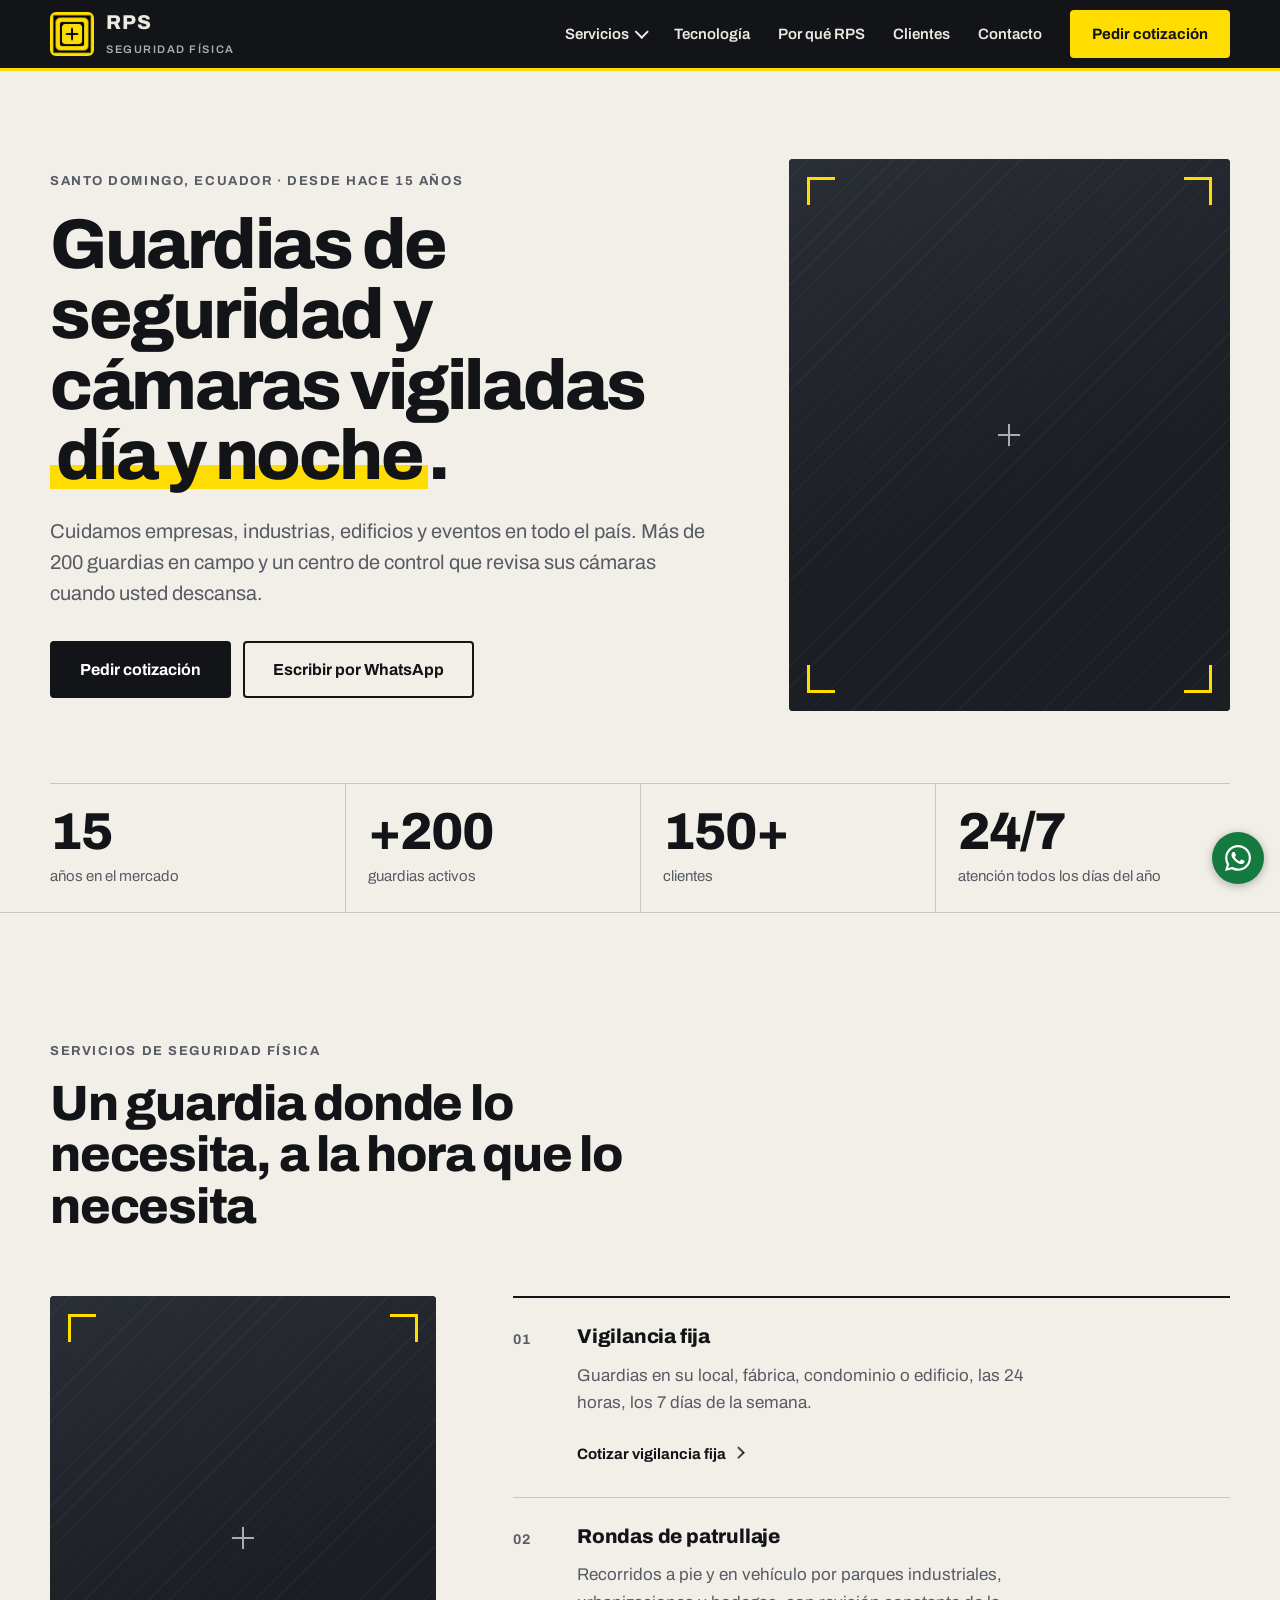
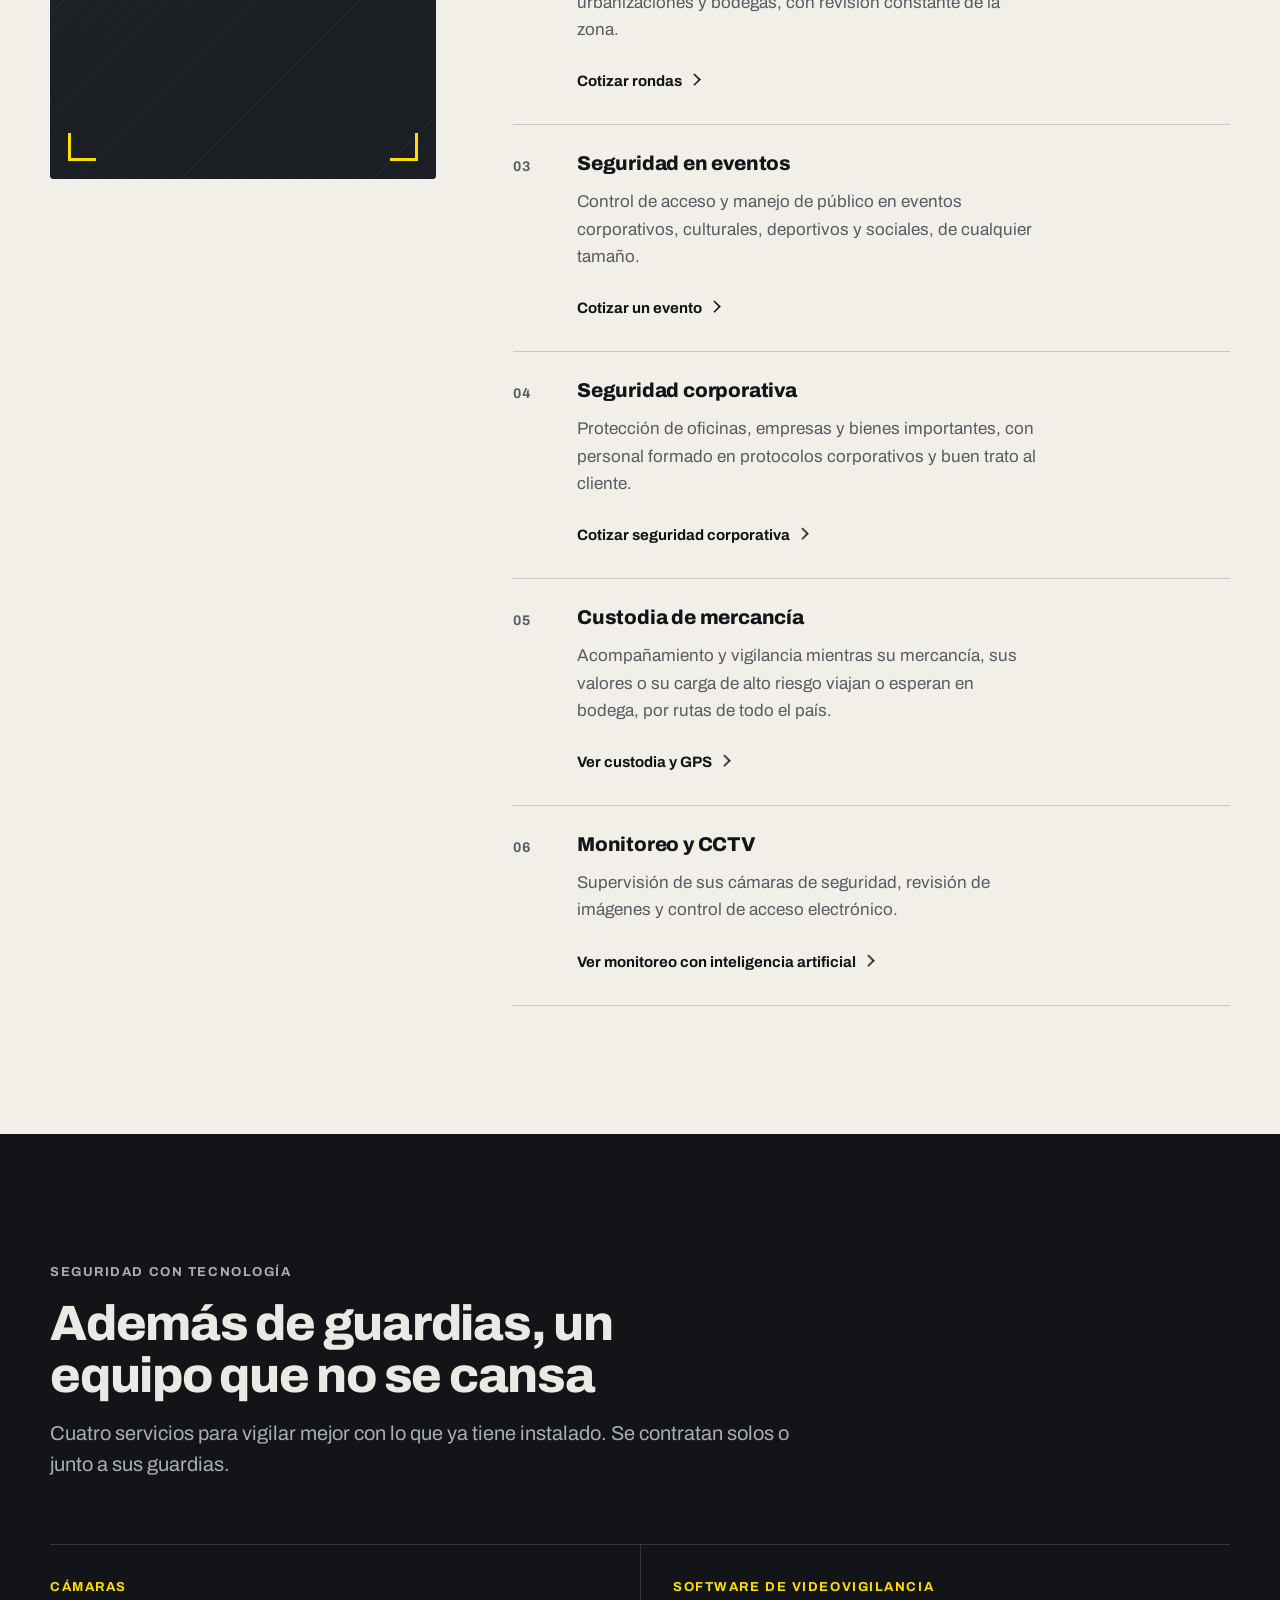
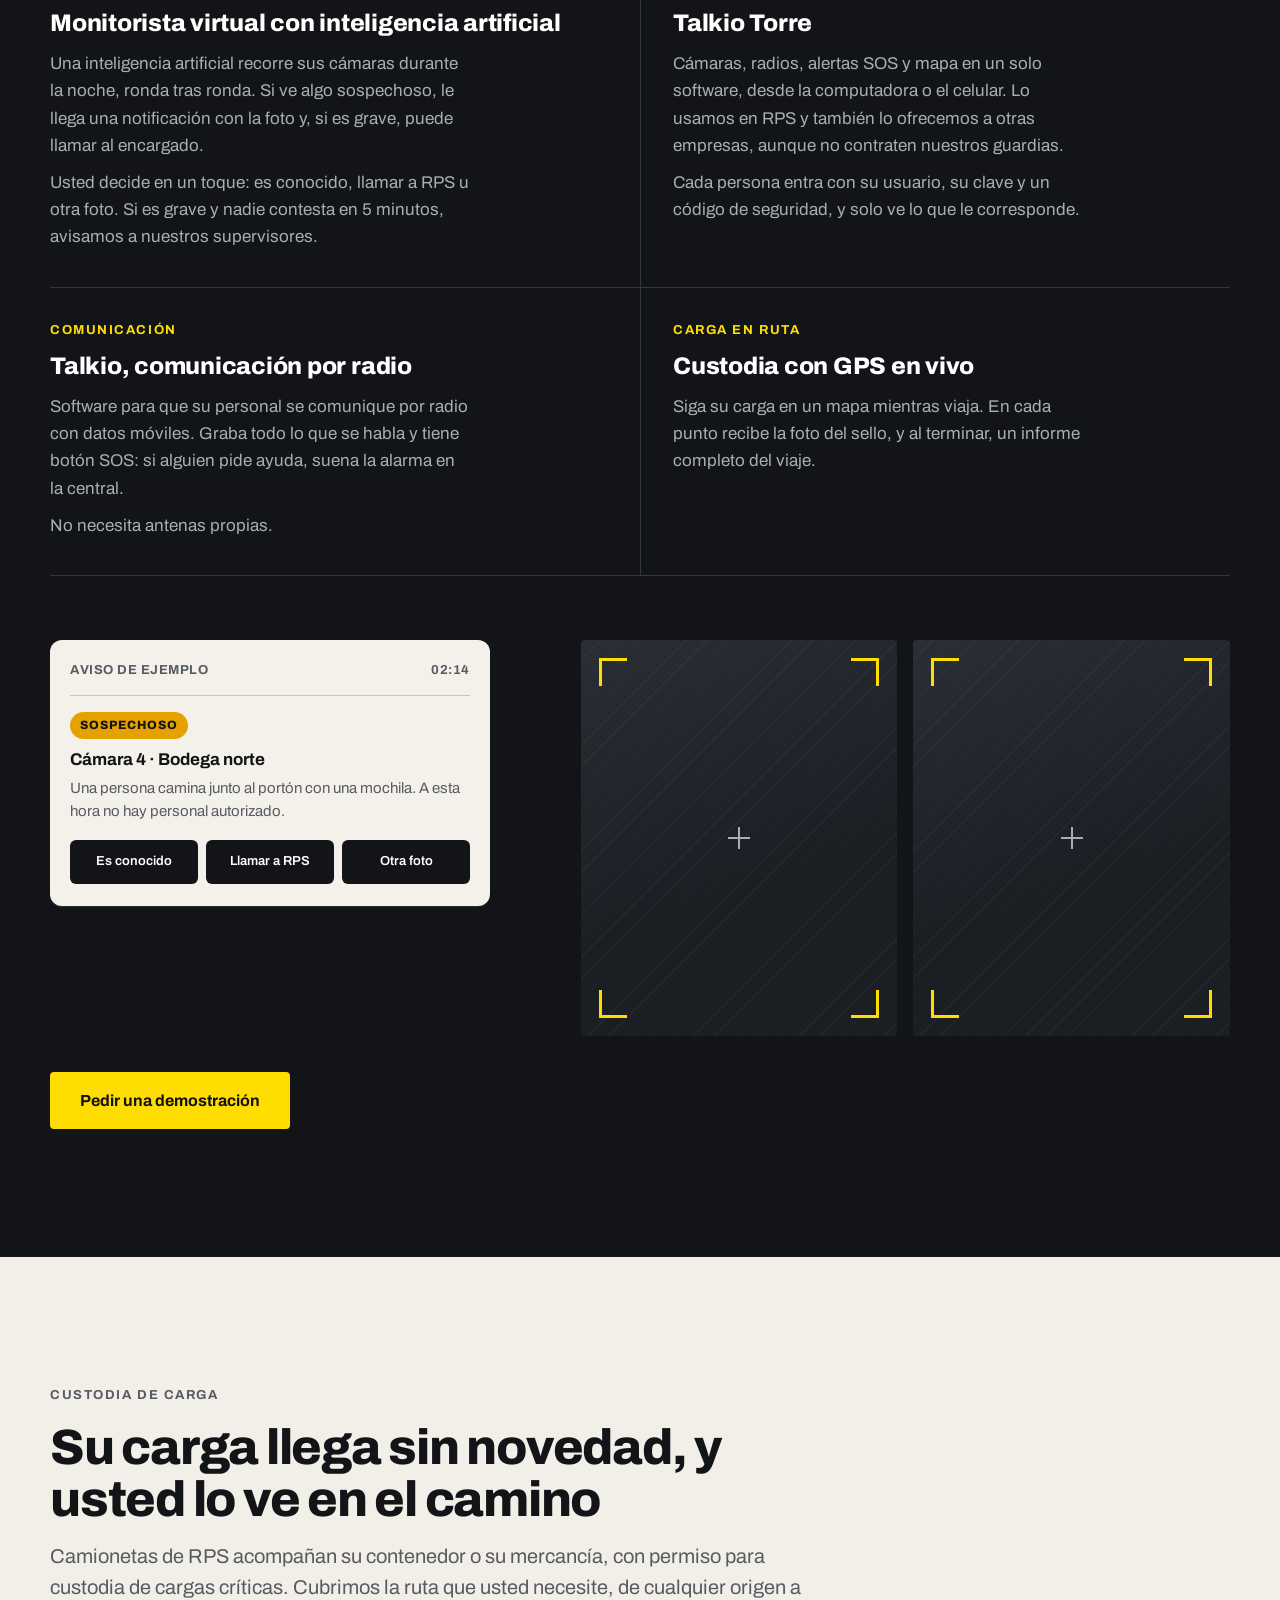
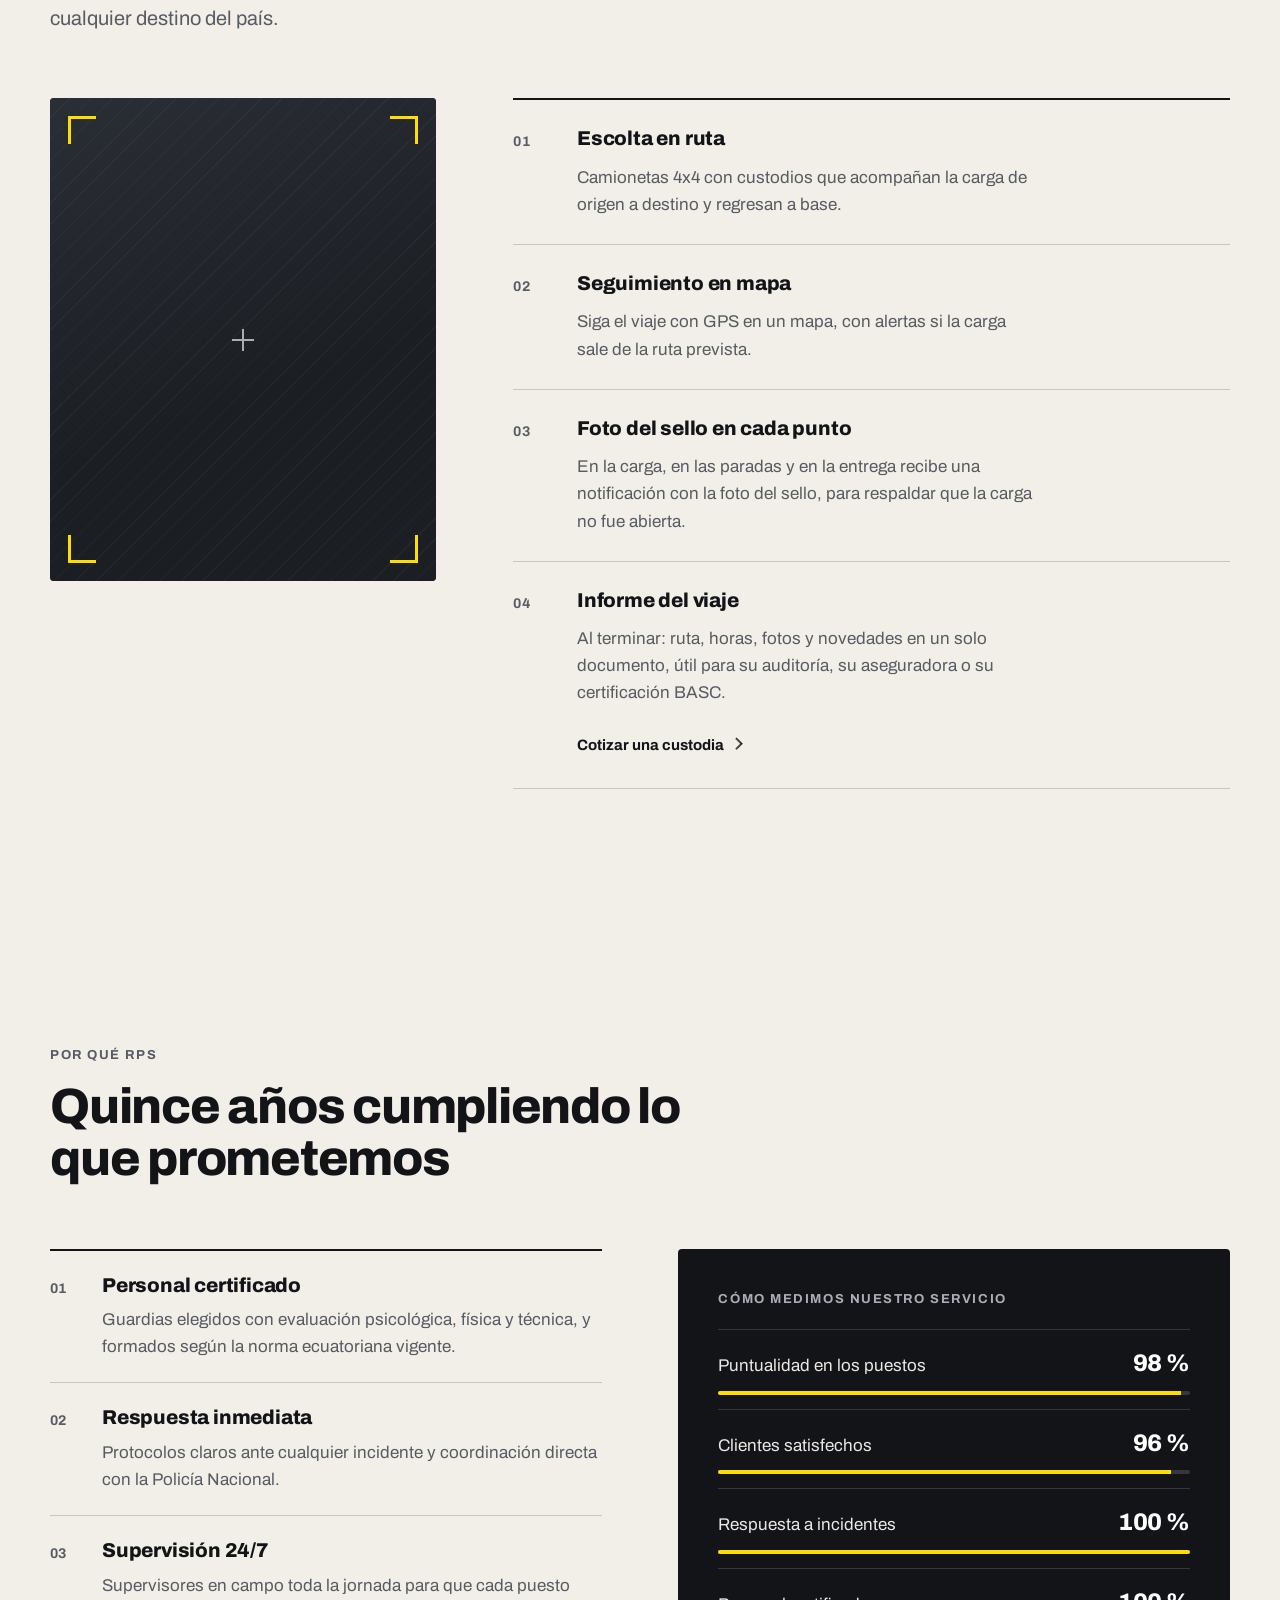
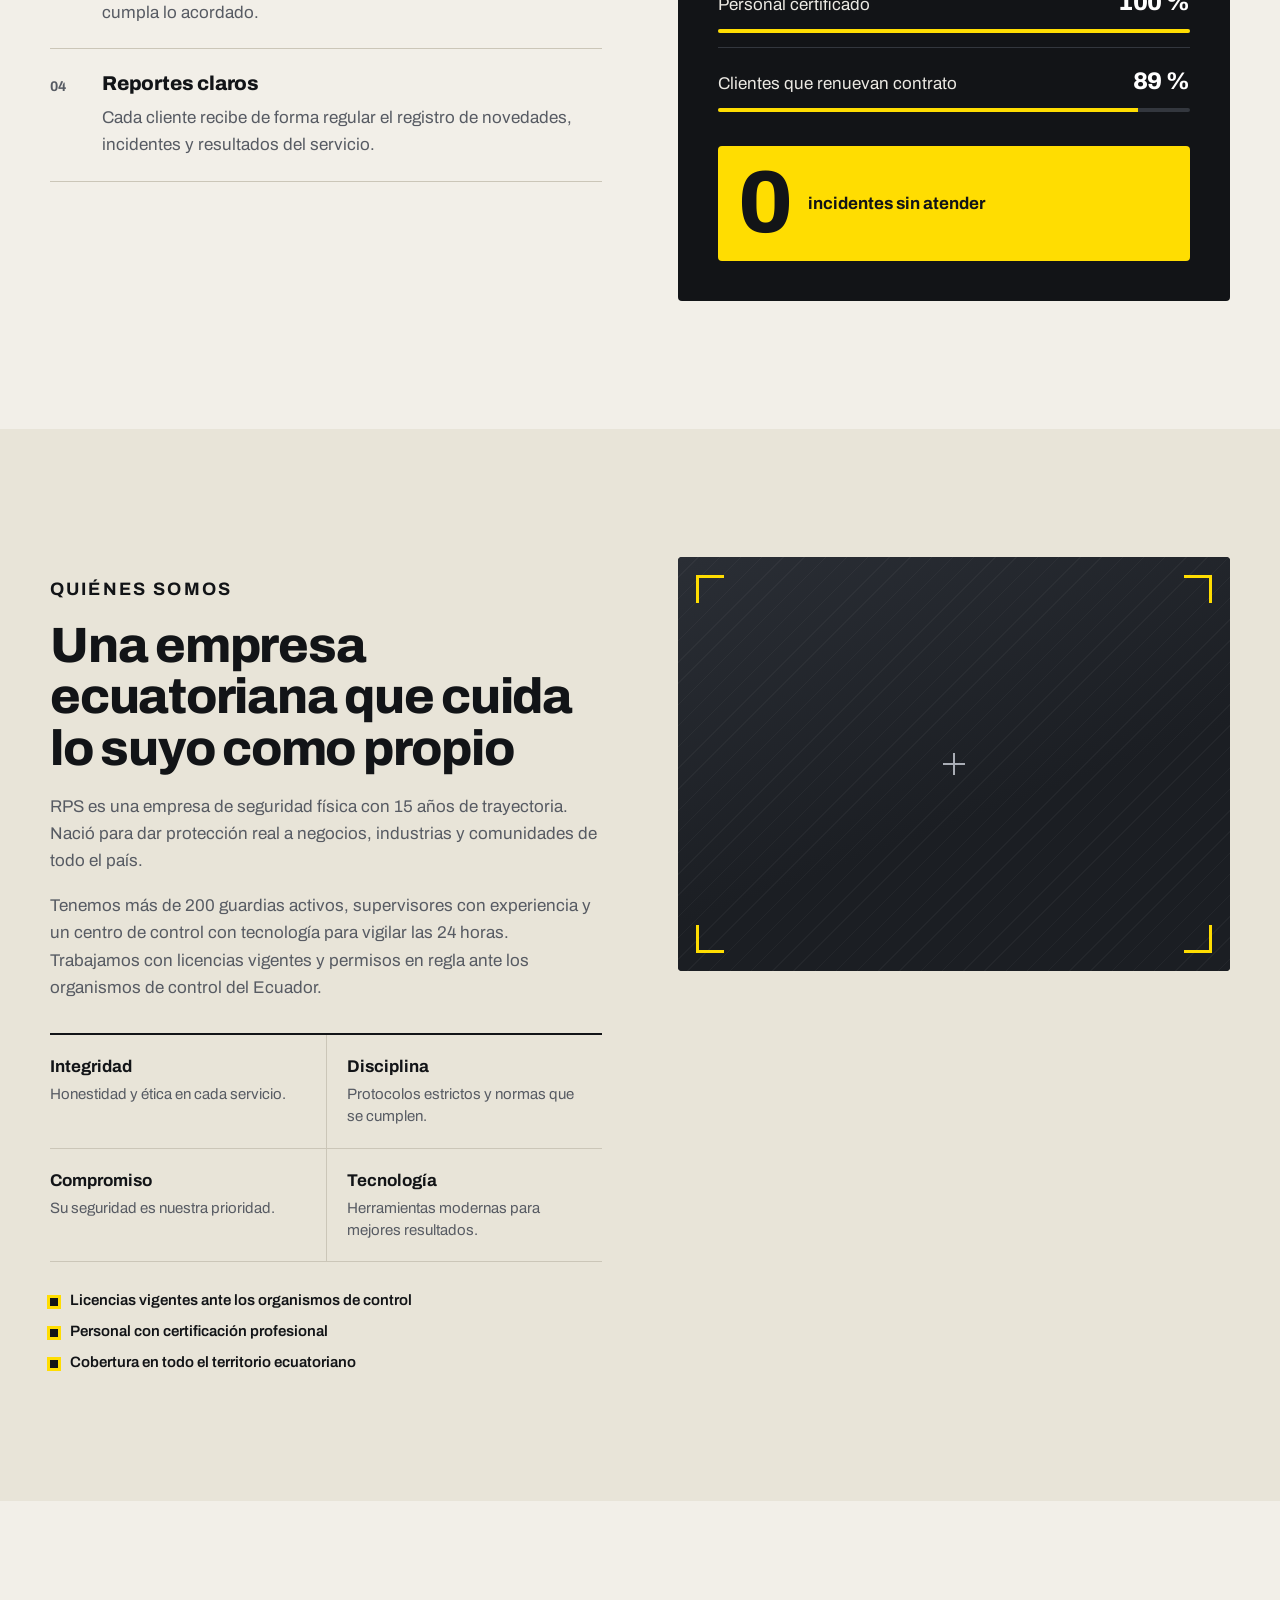
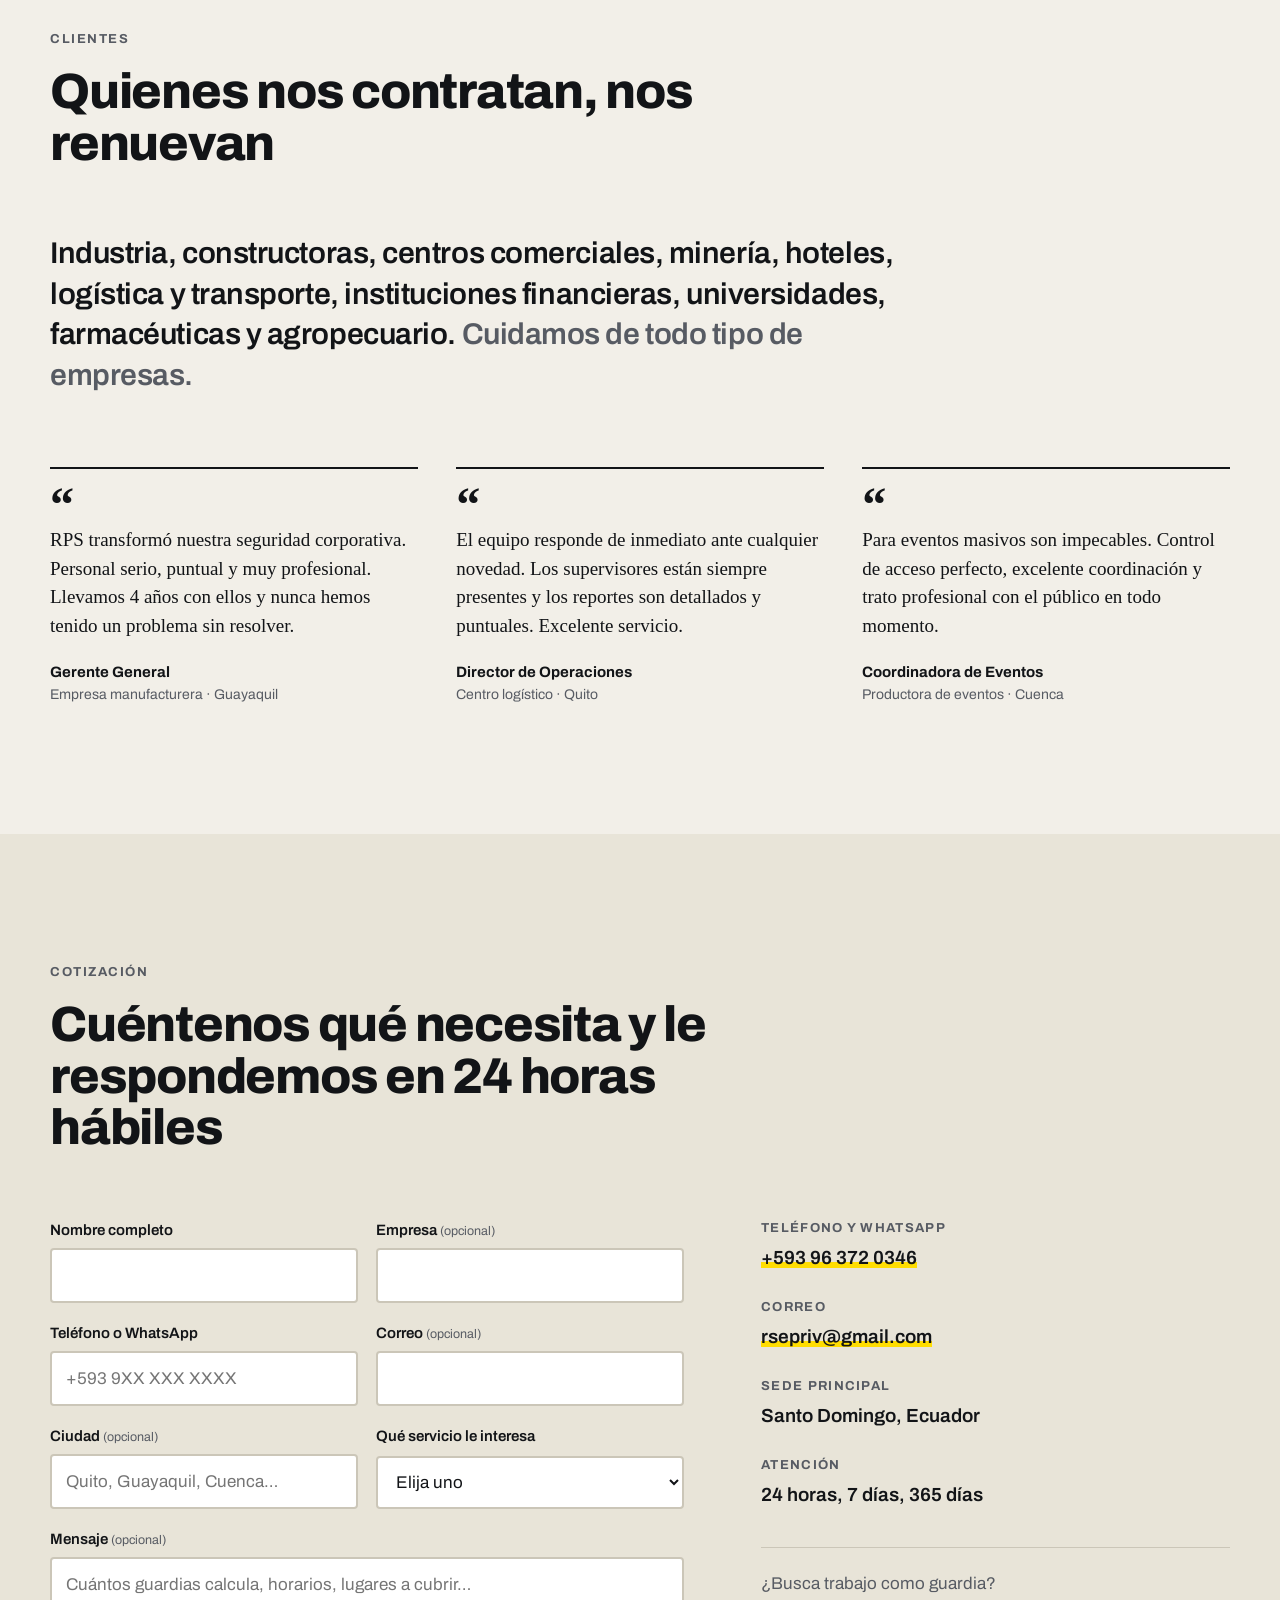
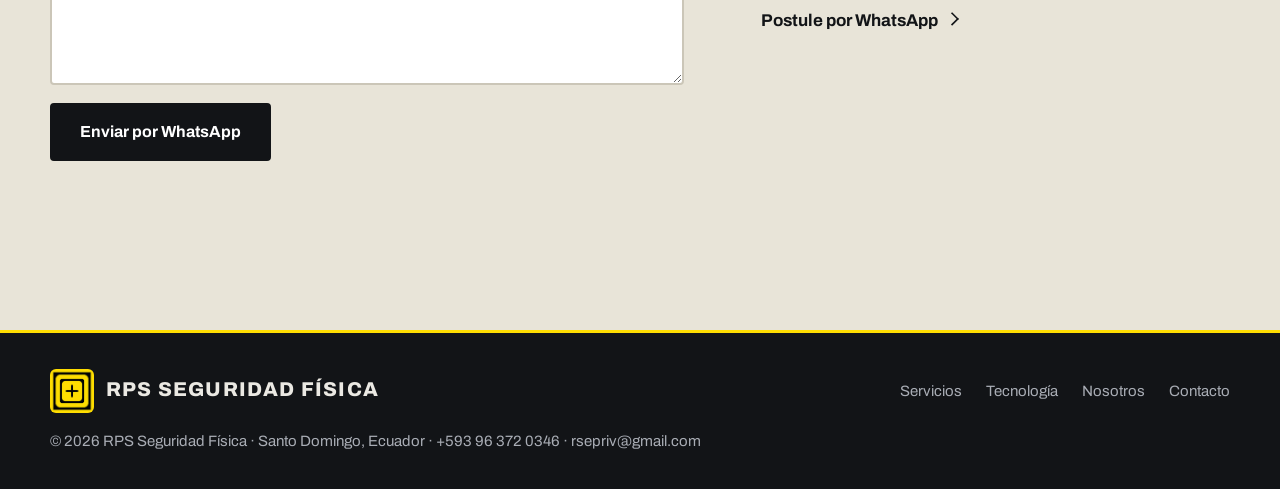
==== commit be0ffc8a: "Página de servicios con menú desplegable, custodia, textos resumidos y espacios para fotos y videos " ====
--- a/index.html
+++ b/index.html
@@ -20,7 +20,7 @@
 <link rel="icon" type="image/png" sizes="48x48" href="img/favicon-48.png">
 <link rel="apple-touch-icon" href="img/icono-160.png">
 <link rel="preload" href="fonts/archivo-latin.woff2" as="font" type="font/woff2" crossorigin>
-<link rel="stylesheet" href="css/estilo.css">
+<link rel="stylesheet" href="css/estilo.css?v=9">
 <script type="application/ld+json">
 {
   "@context": "https://schema.org",
@@ -49,8 +49,8 @@
       { "@type": "Offer", "itemOffered": { "@type": "Service", "name": "Custodia de mercancía" } },
       { "@type": "Offer", "itemOffered": { "@type": "Service", "name": "Monitoreo y CCTV" } },
       { "@type": "Offer", "itemOffered": { "@type": "Service", "name": "Monitoreo con cámaras e inteligencia artificial" } },
-      { "@type": "Offer", "itemOffered": { "@type": "Service", "name": "Talkio Torre, panel de control de cámaras, radios y alertas" } },
-      { "@type": "Offer", "itemOffered": { "@type": "Service", "name": "Radios Talkio con grabación y botón SOS" } },
+      { "@type": "Offer", "itemOffered": { "@type": "Service", "name": "Talkio Torre, software de videovigilancia todo en uno: cámaras, radios y alertas" } },
+      { "@type": "Offer", "itemOffered": { "@type": "Service", "name": "Talkio, software de comunicación por radio con grabación y botón SOS" } },
       { "@type": "Offer", "itemOffered": { "@type": "Service", "name": "Custodia de carga con GPS en vivo" } }
     ]
   }
@@ -73,7 +73,16 @@
     </a>
     <button class="burger" id="burger" type="button" aria-expanded="false" aria-controls="menu" aria-label="Abrir menú"><span></span></button>
     <nav class="menu" id="menu" aria-label="Principal">
-      <a href="#servicios">Guardias</a>
+      <div class="desp" id="desp">
+        <button class="desp-btn" id="desp-btn" type="button" aria-expanded="false" aria-controls="desp-lista">Servicios</button>
+        <div class="desp-lista" id="desp-lista">
+          <a href="servicios.html">Ver todos los servicios</a>
+          <a href="servicios.html#guardias">Guardias y vigilancia</a>
+          <a href="servicios.html#camaras">Cámaras con IA</a>
+          <a href="servicios.html#radios">Consola y panel de control para radios</a>
+          <a href="servicios.html#custodia">Custodia y GPS</a>
+        </div>
+      </div>
       <a href="#tecnologia">Tecnología</a>
       <a href="#porque">Por qué RPS</a>
       <a href="#clientes">Clientes</a>
@@ -148,12 +157,12 @@
         <li class="fila">
           <span class="n">05</span><h3>Custodia de mercancía</h3>
           <p>Acompañamiento y vigilancia mientras su mercancía, sus valores o su carga de alto riesgo viajan o esperan en bodega, por rutas de todo el país.</p>
-          <a class="enlace" href="#contacto" data-servicio="Custodia de mercancía">Cotizar custodia</a>
+          <a class="enlace" href="servicios.html#custodia">Ver custodia y GPS</a>
         </li>
         <li class="fila">
           <span class="n">06</span><h3>Monitoreo y CCTV</h3>
           <p>Supervisión de sus cámaras de seguridad, revisión de imágenes y control de acceso electrónico.</p>
-          <a class="enlace" href="#tecnologia">Ver monitoreo con inteligencia artificial</a>
+          <a class="enlace" href="servicios.html#camaras">Ver monitoreo con inteligencia artificial</a>
         </li>
       </ol>
     </div>
@@ -173,20 +182,20 @@
       <article class="tec">
         <span class="etiqueta">Cámaras</span>
         <h3>Monitorista virtual con inteligencia artificial</h3>
-        <p>Una inteligencia artificial recorre sus cámaras durante la noche, ronda tras ronda. Si ve algo sospechoso, le avisa por Telegram con la foto.</p>
+        <p>Una inteligencia artificial recorre sus cámaras durante la noche, ronda tras ronda. Si ve algo sospechoso, le llega una notificación con la foto y, si es grave, puede llamar al encargado.</p>
         <p>Usted decide en un toque: es conocido, llamar a RPS u otra foto. Si es grave y nadie contesta en 5 minutos, avisamos a nuestros supervisores.</p>
       </article>
       <article class="tec">
-        <span class="etiqueta">Panel único</span>
+        <span class="etiqueta">Software de videovigilancia</span>
         <h3>Talkio Torre</h3>
-        <p>Sus cámaras, sus radios, las alertas SOS y el mapa en una sola pantalla, desde la computadora o el celular.</p>
+        <p>Cámaras, radios, alertas SOS y mapa en un solo software, desde la computadora o el celular. Lo usamos en RPS y también lo ofrecemos a otras empresas, aunque no contraten nuestros guardias.</p>
         <p>Cada persona entra con su usuario, su clave y un código de seguridad, y solo ve lo que le corresponde.</p>
       </article>
       <article class="tec">
         <span class="etiqueta">Comunicación</span>
-        <h3>Radios Talkio</h3>
-        <p>Radios que graban todo lo que se habla y tienen botón SOS: si un guardia pide ayuda, suena la alarma en la central y llega el aviso al instante.</p>
-        <p>Funcionan con datos móviles, sin antenas propias.</p>
+        <h3>Talkio, comunicación por radio</h3>
+        <p>Software para que su personal se comunique por radio con datos móviles. Graba todo lo que se habla y tiene botón SOS: si alguien pide ayuda, suena la alarma en la central.</p>
+        <p>No necesita antenas propias.</p>
       </article>
       <article class="tec">
         <span class="etiqueta">Carga en ruta</span>
@@ -196,7 +205,7 @@
     </div>
 
     <div class="tec-pie">
-      <div class="aviso" role="img" aria-label="Ejemplo de aviso que llega por Telegram: nivel sospechoso, cámara 4 de la bodega norte a las 02:14, con los botones Es conocido, Llamar a RPS y Otra foto">
+      <div class="aviso" role="img" aria-label="Ejemplo de notificación que llega al celular: nivel sospechoso, cámara 4 de la bodega norte a las 02:14, con los botones Es conocido, Llamar a RPS y Otra foto">
         <div class="aviso-cab"><span>Aviso de ejemplo</span><span>02:14</span></div>
         <span class="aviso-nivel">Sospechoso</span>
         <strong>Cámara 4 · Bodega norte</strong>
@@ -215,6 +224,42 @@
       </div>
     </div>
     <p style="margin-top:36px"><a class="btn btn-amarillo" href="#contacto" data-servicio="Monitoreo con cámaras e inteligencia artificial">Pedir una demostración</a></p>
+  </div>
+</section>
+
+<!-- ============ CUSTODIA DE CARGA ============ -->
+<section id="custodia">
+  <div class="wrap">
+    <div class="cab-sec">
+      <p class="etiqueta">Custodia de carga</p>
+      <h2>Su carga llega sin novedad, y usted lo ve en el camino</h2>
+      <p class="bajada">Camionetas de RPS acompañan su contenedor o su mercancía, con permiso para custodia de cargas críticas. Cubrimos la ruta que usted necesite, de cualquier origen a cualquier destino del país.</p>
+    </div>
+    <div class="serv-grid">
+      <!-- FOTO PENDIENTE: img/camionetas-custodia.jpg (4:5, 1000 x 1250 px) -->
+      <div class="foto p45">
+        <img src="img/camionetas-custodia.jpg" width="1000" height="1250" alt="Camionetas de custodia de carga de RPS" loading="lazy" onerror="this.remove()">
+      </div>
+      <ol class="filas">
+        <li class="fila">
+          <span class="n">01</span><h3>Escolta en ruta</h3>
+          <p>Camionetas 4x4 con custodios que acompañan la carga de origen a destino y regresan a base.</p>
+        </li>
+        <li class="fila">
+          <span class="n">02</span><h3>Seguimiento en mapa</h3>
+          <p>Siga el viaje con GPS en un mapa, con alertas si la carga sale de la ruta prevista.</p>
+        </li>
+        <li class="fila">
+          <span class="n">03</span><h3>Foto del sello en cada punto</h3>
+          <p>En la carga, en las paradas y en la entrega recibe una notificación con la foto del sello, para respaldar que la carga no fue abierta.</p>
+        </li>
+        <li class="fila">
+          <span class="n">04</span><h3>Informe del viaje</h3>
+          <p>Al terminar: ruta, horas, fotos y novedades en un solo documento, útil para su auditoría, su aseguradora o su certificación BASC.</p>
+          <a class="enlace" href="#contacto" data-servicio="Custodia con GPS en vivo">Cotizar una custodia</a>
+        </li>
+      </ol>
+    </div>
   </div>
 </section>
 
@@ -334,8 +379,8 @@
               </optgroup>
               <optgroup label="Tecnología">
                 <option>Monitoreo con cámaras e inteligencia artificial</option>
-                <option>Talkio Torre (panel de control)</option>
-                <option>Radios Talkio</option>
+                <option>Talkio Torre (videovigilancia todo en uno)</option>
+                <option>Talkio (comunicación por radio)</option>
                 <option>Custodia con GPS en vivo</option>
               </optgroup>
               <option>Consulta general</option>
@@ -376,7 +421,7 @@
       <span><b>RPS SEGURIDAD FÍSICA</b></span>
     </a>
     <nav aria-label="Pie de página">
-      <a href="#servicios">Guardias</a>
+      <a href="servicios.html">Servicios</a>
       <a href="#tecnologia">Tecnología</a>
       <a href="#nosotros">Nosotros</a>
       <a href="#contacto">Contacto</a>
@@ -391,6 +436,6 @@
 </a>
 </aside>
 
-<script src="js/sitio.js" defer></script>
+<script src="js/sitio.js?v=3" defer></script>
 </body>
 </html>
--- a/css/estilo.css
+++ b/css/estilo.css
@@ -289,3 +289,60 @@
 @media(prefers-reduced-motion:reduce){
   *,*::before,*::after{animation:none!important;transition:none!important;scroll-behavior:auto!important}
 }
+
+/* ---------- página de servicios ---------- */
+.pag-cab{padding-block:clamp(48px,7vw,96px) clamp(36px,5vw,56px);border-bottom:1px solid var(--linea)}
+.pag-cab h1{margin:16px 0 20px;max-width:20ch}
+.saltos{display:flex;flex-wrap:wrap;gap:10px;margin-top:28px}
+.saltos a{display:inline-flex;align-items:center;min-height:44px;padding:10px 18px;border:2px solid var(--tinta);border-radius:var(--r);font-weight:700;font-size:.9375rem;text-decoration:none;transition:background-color .18s,color .18s}
+.saltos a:hover{background:var(--tinta);color:#fff}
+.leyenda{margin-top:24px;font-size:.9375rem;color:var(--apagado);display:flex;flex-wrap:wrap;gap:8px 6px;align-items:center}
+.tag{display:inline-block;font-size:.75rem;font-weight:800;letter-spacing:.08em;text-transform:uppercase;padding:4px 10px;border-radius:99px;border:2px solid var(--tinta);color:var(--tinta);background:transparent;white-space:nowrap}
+.tag-ok{background:var(--tinta);color:#fff}
+.tag-pil{background:var(--amarillo);border-color:var(--amarillo)}
+.tag-pro{background:transparent}
+.oscuro .tag{border-color:var(--claro-2);color:var(--claro)}
+.oscuro .tag-ok{background:var(--claro);border-color:var(--claro);color:var(--tinta)}
+.oscuro .tag-pil{background:var(--amarillo);border-color:var(--amarillo);color:var(--tinta)}
+.menu a[aria-current="page"]:not(.btn){background-size:100% 2px}
+.sv-lista{display:grid;grid-template-columns:repeat(2,minmax(0,1fr));border-top:2px solid currentColor}
+.sv-item{padding:28px 32px 30px 0;border-bottom:1px solid var(--linea)}
+.sv-item:nth-child(even){padding-left:32px;padding-right:0;border-left:1px solid var(--linea)}
+.sv-item h3{font-size:1.3125rem;margin:12px 0 8px;line-height:1.25}
+.sv-item p{color:var(--apagado);max-width:46ch}
+.oscuro .sv-item{border-color:var(--linea-osc)}
+.oscuro .sv-item h3{color:#fff}
+.oscuro .sv-item p{color:var(--claro-2)}
+.sv-cta{margin-top:36px}
+.cierre h2{max-width:20ch;margin-bottom:12px}
+.cierre .acciones{margin-top:28px}
+@media(max-width:900px){
+  .sv-lista{grid-template-columns:1fr}
+  .sv-item,.sv-item:nth-child(even){padding-left:0;padding-right:0;border-left:0}
+}
+
+/* ---------- menú desplegable de servicios ---------- */
+.desp{position:relative}
+.desp-btn{display:inline-flex;align-items:center;gap:8px;background:linear-gradient(var(--amarillo),var(--amarillo)) 0 100%/0 2px no-repeat;border:0;color:var(--claro);font-size:.9375rem;font-weight:600;padding:10px 0;cursor:pointer;transition:background-size .22s}
+.desp-btn::after{content:"";width:.5em;height:.5em;border-right:2px solid currentColor;border-bottom:2px solid currentColor;transform:translateY(-.15em) rotate(45deg);transition:transform .18s}
+.desp-btn:hover,.desp-btn[data-actual],.desp-btn[aria-expanded="true"]{background-size:100% 2px}
+.desp-btn[aria-expanded="true"]::after{transform:translateY(.05em) rotate(225deg)}
+.desp-btn:focus-visible{outline:3px solid var(--amarillo);outline-offset:3px}
+.desp-lista{display:none;position:absolute;top:calc(100% + 14px);left:-20px;min-width:270px;background:var(--tinta);border:2px solid var(--amarillo);border-radius:var(--r);padding:8px;z-index:120;box-shadow:0 12px 32px rgba(0,0,0,.35)}
+.desp.abierto .desp-lista{display:block}
+.menu .desp-lista a:not(.btn){display:block;padding:13px 14px;border-radius:3px;font-size:.9375rem;background:none;white-space:nowrap}
+.menu .desp-lista a:not(.btn):hover,.menu .desp-lista a:not(.btn):focus-visible{background:var(--amarillo);color:var(--tinta)}
+.menu .desp-lista a:first-child{border-bottom:1px solid var(--linea-osc);border-radius:3px 3px 0 0;margin-bottom:4px;font-weight:800}
+@media(max-width:900px){
+  .desp-btn{width:100%;justify-content:space-between;font-size:1.25rem;padding:18px 0;border-bottom:1px solid var(--linea-osc);background:none}
+  .desp-lista{position:static;min-width:0;border:0;border-left:3px solid var(--amarillo);border-radius:0;box-shadow:none;padding:4px 0 4px 8px;margin:6px 0 6px 4px}
+  .menu .desp-lista a:not(.btn){font-size:1.0625rem;padding:14px 10px;border-bottom:0}
+}
+
+/* fotos y videos de la página de servicios */
+.media{display:grid;grid-template-columns:minmax(0,2fr) minmax(0,1fr);gap:16px;margin-bottom:clamp(28px,4vw,48px);align-items:stretch}
+.media .foto{height:100%;min-height:260px}
+.media .p169{aspect-ratio:16/10;height:auto}
+.foto video{position:absolute;inset:0;width:100%;height:100%;object-fit:cover;background:var(--tinta)}
+@media(max-width:900px){.media{grid-template-columns:1fr}.media .foto{min-height:0;width:100%}.media .p45{aspect-ratio:16/10;height:auto}}
+.sv-item p{max-width:40ch}
